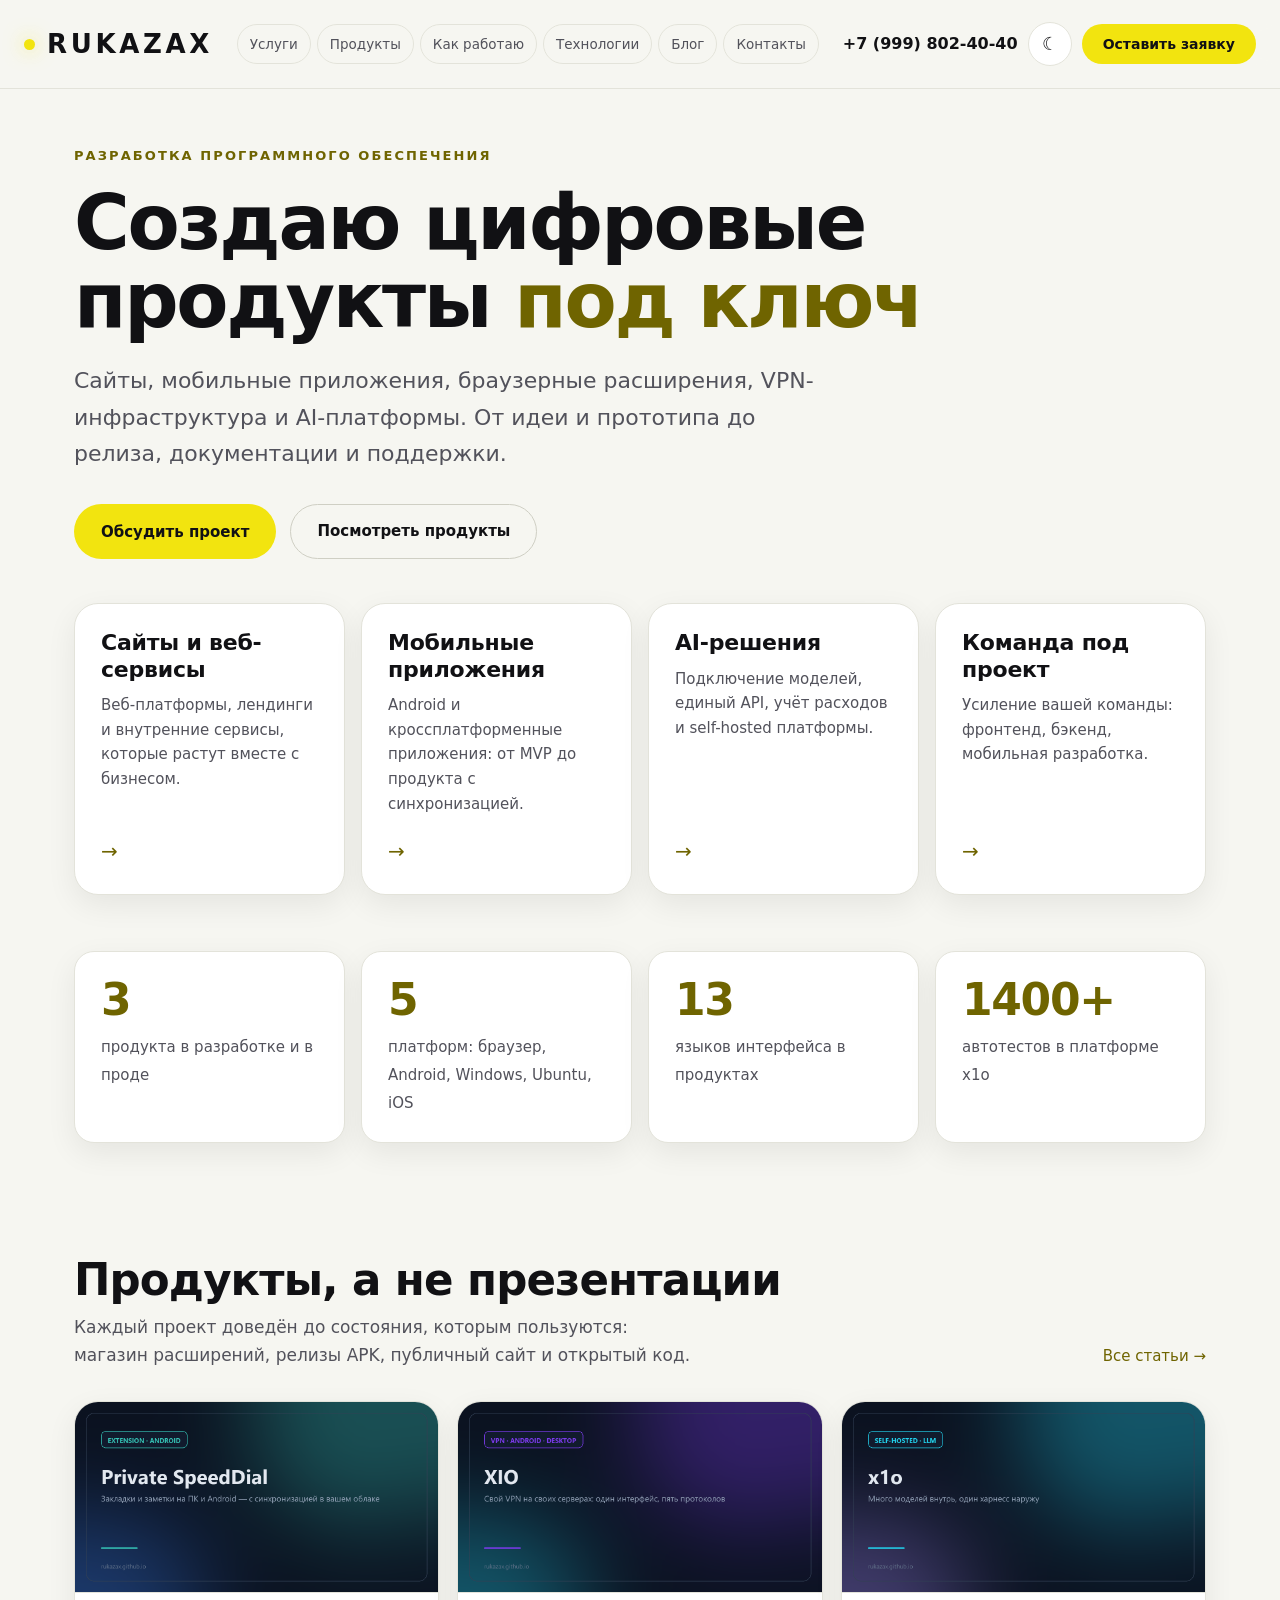
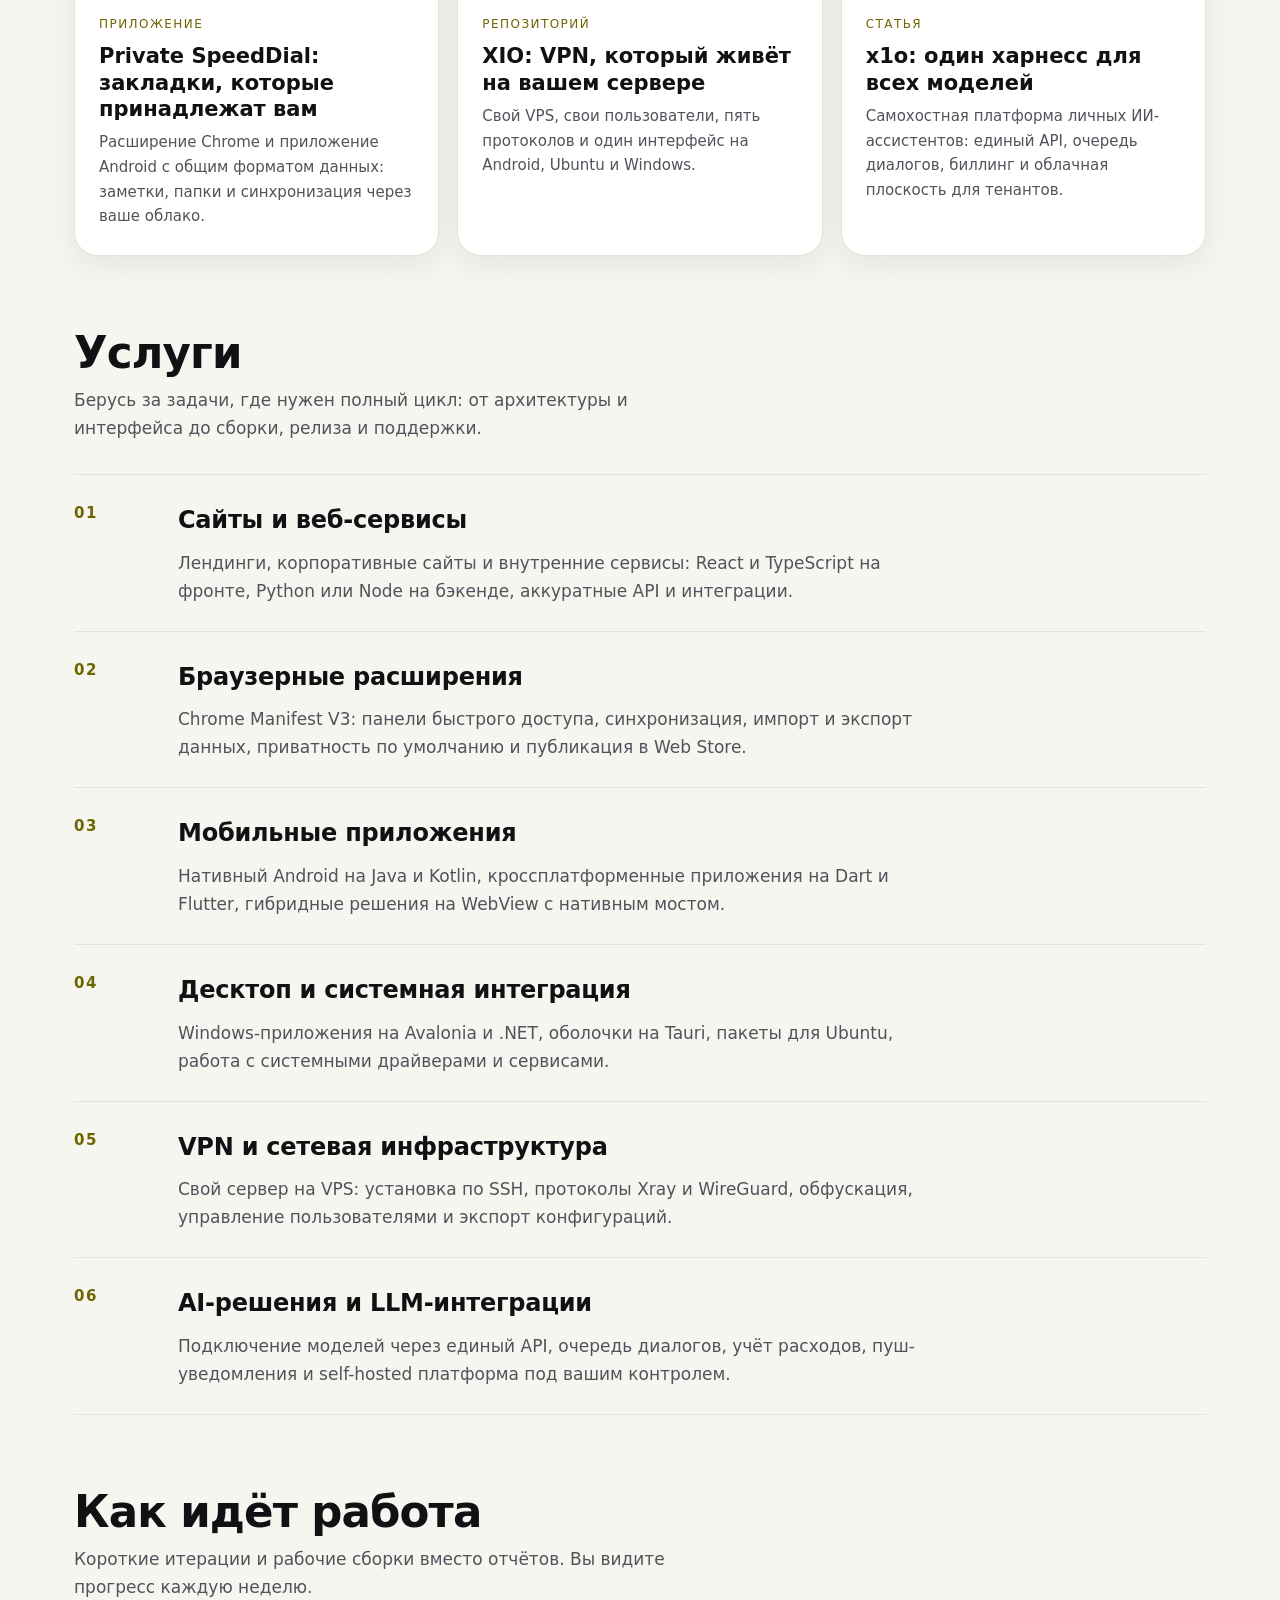
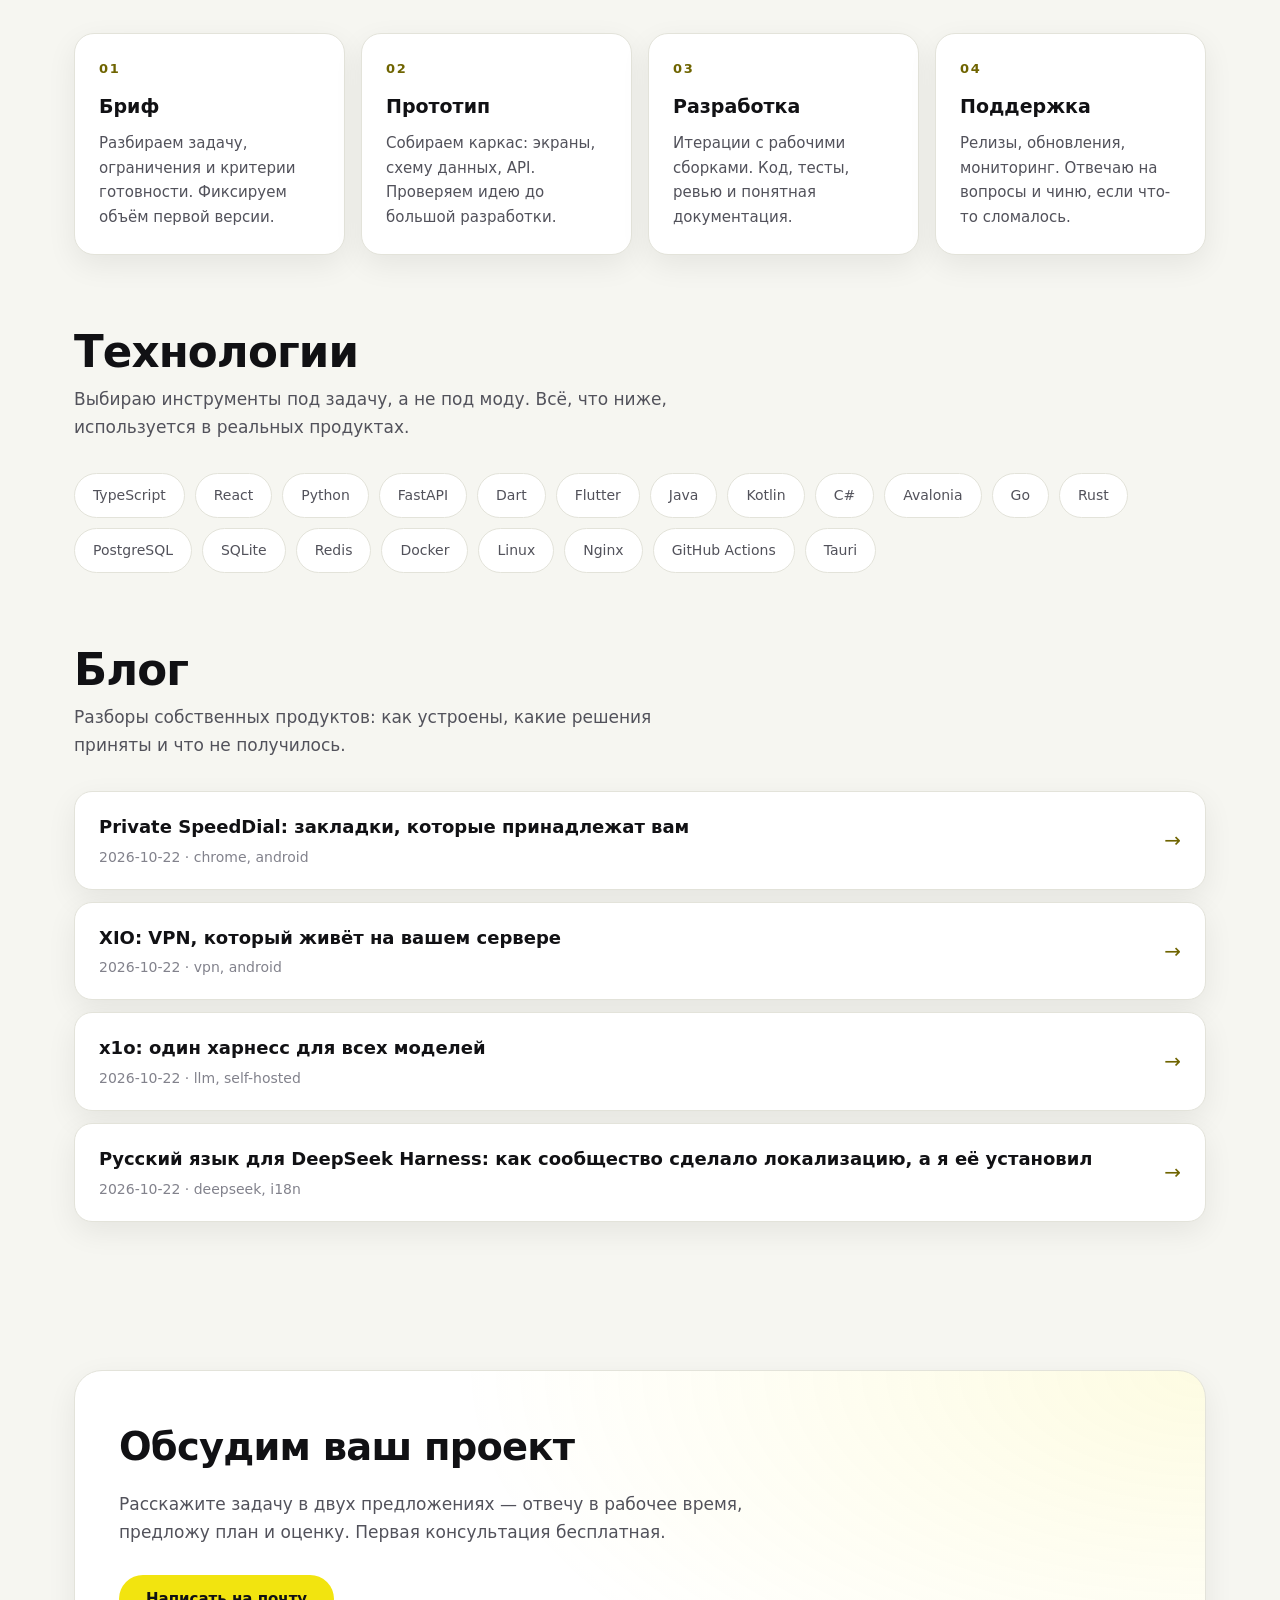
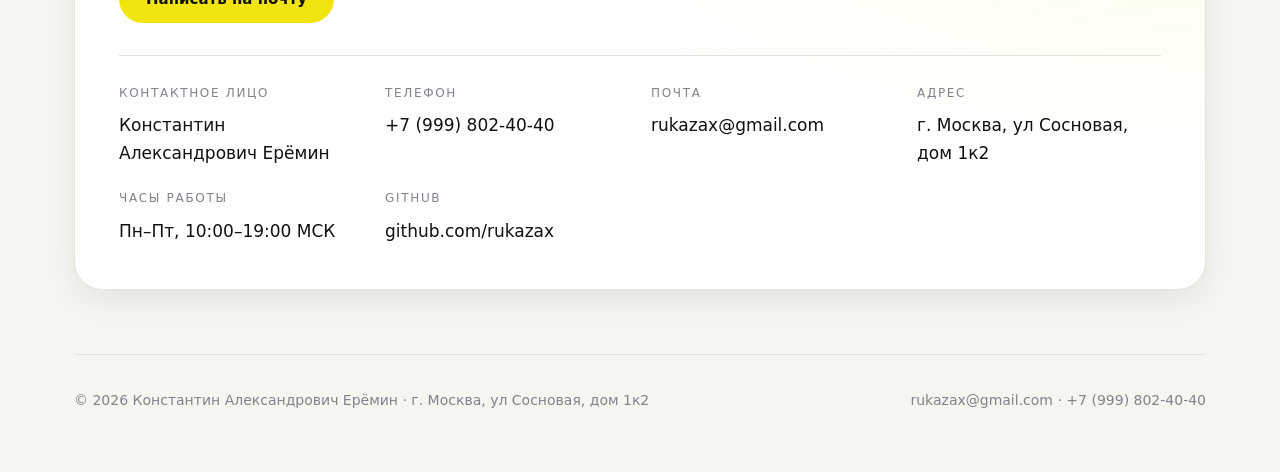
==== index.html @ acb52087 "update index.html" ====
<!doctype html>
<html lang="ru" data-theme="dark">
<head>
<meta charset="utf-8">
<meta name="viewport" content="width=device-width, initial-scale=1">
<title>Разработка программного обеспечения — rukazax</title>
<meta name="description" content="Разработка сайтов, мобильных приложений, браузерных расширений, VPN-инфраструктуры и AI-решений. Константин Александрович Ерёмин, Москва.">
<meta property="og:type" content="website">
<meta property="og:title" content="Разработка программного обеспечения — rukazax">
<meta property="og:description" content="Сайты, мобильные приложения, расширения, VPN и AI-решения под ключ.">
<meta property="og:image" content="https://rukazax.github.io/assets/covers/private-speeddial.png">
<meta property="og:url" content="https://rukazax.github.io/">
<link rel="icon" href="data:image/svg+xml,%3Csvg xmlns=%22http://www.w3.org/2000/svg%22 viewBox=%220 0 100 100%22%3E%3Crect width=%22100%22 height=%22100%22 rx=%2222%22 fill=%22%23fbf237%22/%3E%3C/svg%3E">
<link rel="stylesheet" href="assets/site.css">
</head>
<body>

<div class="topbar">
  <div class="wrap topbar-in">
    <div class="tb-left">
      <button class="burger" id="burgerBtn" type="button" aria-label="Меню" aria-expanded="false" aria-controls="mobileMenu">
        <span></span><span></span><span></span>
      </button>
      <a class="brand" href="index.html"><span class="dot"></span> RUKAZAX</a>
    </div>
    <nav class="navrow"><a href="#services">Услуги</a><a href="#cases">Продукты</a><a href="#process">Как работаю</a><a href="#stack">Технологии</a><a href="#blog">Блог</a><a href="#contact">Контакты</a></nav>
    <div class="top-actions">
      <a class="phone" href="tel:+79998024040">+7 (999) 802-40-40</a>
      <button class="icon-btn" type="button" data-theme-toggle data-theme-title aria-label="Переключить тему"><span data-theme-label>☀</span></button>
      <button class="btn btn-accent btn-sm" type="button" data-open-form>Оставить заявку</button>
    </div>
  </div>
  <div class="mobile-menu" id="mobileMenu">
    <div class="inner"><a href="#services">Услуги</a><a href="#cases">Продукты</a><a href="#process">Как работаю</a><a href="#stack">Технологии</a><a href="#blog">Блог</a><a href="#contact">Контакты</a></div>
  </div>
</div>

<div class="wrap">
  <section class="hero" id="top">
    <div class="eyebrow">Разработка программного обеспечения</div>
    <h1 class="display">Создаю цифровые<br>продукты <span class="accent">под ключ</span></h1>
    <p class="lead">Сайты, мобильные приложения, браузерные расширения, VPN-инфраструктура и AI-платформы.
    От идеи и прототипа до релиза, документации и поддержки.</p>
    <div class="hero-actions">
      <button class="btn btn-accent" type="button" data-open-form>Обсудить проект</button>
      <a class="btn btn-ghost" href="#cases">Посмотреть продукты</a>
    </div>

    <div class="cards-4">
      <a class="svc-card" href="#services">
        <div><h3>Сайты и веб-сервисы</h3><p>Веб-платформы, лендинги и внутренние сервисы, которые растут вместе с бизнесом.</p></div>
        <div class="arrow">→</div>
      </a>
      <a class="svc-card" href="#services">
        <div><h3>Мобильные приложения</h3><p>Android и кроссплатформенные приложения: от MVP до продукта с синхронизацией.</p></div>
        <div class="arrow">→</div>
      </a>
      <a class="svc-card" href="#services">
        <div><h3>AI-решения</h3><p>Подключение моделей, единый API, учёт расходов и self-hosted платформы.</p></div>
        <div class="arrow">→</div>
      </a>
      <a class="svc-card" href="#contact">
        <div><h3>Команда под проект</h3><p>Усиление вашей команды: фронтенд, бэкенд, мобильная разработка.</p></div>
        <div class="arrow">→</div>
      </a>
    </div>

    <div class="stats">
      <div class="stat"><b>3</b><span>продукта в разработке и в проде</span></div>
      <div class="stat"><b>5</b><span>платформ: браузер, Android, Windows, Ubuntu, iOS</span></div>
      <div class="stat"><b>13</b><span>языков интерфейса в продуктах</span></div>
      <div class="stat"><b>1400+</b><span>автотестов в платформе x1o</span></div>
    </div>
  </section>

  <section id="cases">
    <div class="sec-head">
      <div><h2>Продукты, а не презентации</h2>
      <p>Каждый проект доведён до состояния, которым пользуются: магазин расширений, релизы APK,
      публичный сайт и открытый код.</p></div>
      <a class="sec-link" href="#blog">Все статьи →</a>
    </div>
    <div class="cases">
      <a class="case" href="apps/private-speeddial.html">
        <img src="assets/covers/private-speeddial.png" alt="Private SpeedDial: закладки, которые принадлежат вам" loading="lazy">
        <div class="in">
          <div class="tag">приложение</div>
          <h3>Private SpeedDial: закладки, которые принадлежат вам</h3>
          <p>Расширение Chrome и приложение Android с общим форматом данных: заметки, папки и синхронизация через ваше облако.</p>
        </div>
      </a>
      <a class="case" href="https://github.com/rukazax/xio_vpn" target="_blank" rel="noopener">
        <img src="assets/covers/xio-vpn.png" alt="XIO: VPN, который живёт на вашем сервере" loading="lazy">
        <div class="in">
          <div class="tag">репозиторий</div>
          <h3>XIO: VPN, который живёт на вашем сервере</h3>
          <p>Свой VPS, свои пользователи, пять протоколов и один интерфейс на Android, Ubuntu и Windows.</p>
        </div>
      </a>
      <a class="case" href="posts/x1o-harness.html">
        <img src="assets/covers/x1o-harness.png" alt="x1o: один харнесс для всех моделей" loading="lazy">
        <div class="in">
          <div class="tag">статья</div>
          <h3>x1o: один харнесс для всех моделей</h3>
          <p>Самохостная платформа личных ИИ-ассистентов: единый API, очередь диалогов, биллинг и облачная плоскость для тенантов.</p>
        </div>
      </a>
    </div>
  </section>

  <section id="services">
    <div class="sec-head">
      <div><h2>Услуги</h2>
      <p>Берусь за задачи, где нужен полный цикл: от архитектуры и интерфейса до сборки, релиза и поддержки.</p></div>
    </div>
    <div class="svc-list">
      <div class="svc-row">
        <div class="n">01</div>
        <div><h3>Сайты и веб-сервисы</h3><p>Лендинги, корпоративные сайты и внутренние сервисы: React и TypeScript на фронте, Python или Node на бэкенде, аккуратные API и интеграции.</p></div>
      </div>
      <div class="svc-row">
        <div class="n">02</div>
        <div><h3>Браузерные расширения</h3><p>Chrome Manifest V3: панели быстрого доступа, синхронизация, импорт и экспорт данных, приватность по умолчанию и публикация в Web Store.</p></div>
      </div>
      <div class="svc-row">
        <div class="n">03</div>
        <div><h3>Мобильные приложения</h3><p>Нативный Android на Java и Kotlin, кроссплатформенные приложения на Dart и Flutter, гибридные решения на WebView с нативным мостом.</p></div>
      </div>
      <div class="svc-row">
        <div class="n">04</div>
        <div><h3>Десктоп и системная интеграция</h3><p>Windows-приложения на Avalonia и .NET, оболочки на Tauri, пакеты для Ubuntu, работа с системными драйверами и сервисами.</p></div>
      </div>
      <div class="svc-row">
        <div class="n">05</div>
        <div><h3>VPN и сетевая инфраструктура</h3><p>Свой сервер на VPS: установка по SSH, протоколы Xray и WireGuard, обфускация, управление пользователями и экспорт конфигураций.</p></div>
      </div>
      <div class="svc-row">
        <div class="n">06</div>
        <div><h3>AI-решения и LLM-интеграции</h3><p>Подключение моделей через единый API, очередь диалогов, учёт расходов, пуш-уведомления и self-hosted платформа под вашим контролем.</p></div>
      </div>
    </div>
  </section>

  <section id="process">
    <div class="sec-head">
      <div><h2>Как идёт работа</h2>
      <p>Короткие итерации и рабочие сборки вместо отчётов. Вы видите прогресс каждую неделю.</p></div>
    </div>
    <div class="steps">
      <div class="step"><b>01</b><h3>Бриф</h3><p>Разбираем задачу, ограничения и критерии готовности. Фиксируем объём первой версии.</p></div>
      <div class="step"><b>02</b><h3>Прототип</h3><p>Собираем каркас: экраны, схему данных, API. Проверяем идею до большой разработки.</p></div>
      <div class="step"><b>03</b><h3>Разработка</h3><p>Итерации с рабочими сборками. Код, тесты, ревью и понятная документация.</p></div>
      <div class="step"><b>04</b><h3>Поддержка</h3><p>Релизы, обновления, мониторинг. Отвечаю на вопросы и чиню, если что-то сломалось.</p></div>
    </div>
  </section>

  <section id="stack">
    <div class="sec-head">
      <div><h2>Технологии</h2>
      <p>Выбираю инструменты под задачу, а не под моду. Всё, что ниже, используется в реальных продуктах.</p></div>
    </div>
    <div class="chips"><span>TypeScript</span><span>React</span><span>Python</span><span>FastAPI</span><span>Dart</span><span>Flutter</span><span>Java</span><span>Kotlin</span><span>C#</span><span>Avalonia</span><span>Go</span><span>Rust</span><span>PostgreSQL</span><span>SQLite</span><span>Redis</span><span>Docker</span><span>Linux</span><span>Nginx</span><span>GitHub Actions</span><span>Tauri</span></div>
  </section>

  <section id="blog">
    <div class="sec-head">
      <div><h2>Блог</h2>
      <p>Разборы собственных продуктов: как устроены, какие решения приняты и что не получилось.</p></div>
    </div>
    <div class="bloglist">
      <a class="blogrow" href="posts/private-speeddial.html">
        <div><div class="t">Private SpeedDial: закладки, которые принадлежат вам</div><div class="d">2026-10-22 · chrome, android</div></div>
        <div class="go">→</div>
      </a>
      <a class="blogrow" href="posts/xio-vpn.html">
        <div><div class="t">XIO: VPN, который живёт на вашем сервере</div><div class="d">2026-10-22 · vpn, android</div></div>
        <div class="go">→</div>
      </a>
      <a class="blogrow" href="posts/x1o-harness.html">
        <div><div class="t">x1o: один харнесс для всех моделей</div><div class="d">2026-10-22 · llm, self-hosted</div></div>
        <div class="go">→</div>
      </a>
      <a class="blogrow" href="posts/ru-deepseek-harness.html">
        <div><div class="t">Русский язык для DeepSeek Harness: как сообщество сделало локализацию, а я её установил</div><div class="d">2026-10-22 · deepseek, i18n</div></div>
        <div class="go">→</div>
      </a>
    </div>
  </section>

  <section id="contact">
    <div class="contact">
      <h2>Обсудим ваш проект</h2>
      <p>Расскажите задачу в двух предложениях — отвечу в рабочее время, предложу план и оценку.
      Первая консультация бесплатная.</p>
      <button class="btn btn-accent" type="button" data-open-form>Написать на почту</button>
      <div class="contact-grid">
        <div><div class="k">Контактное лицо</div><div class="v">Константин Александрович Ерёмин</div></div>
        <div><div class="k">Телефон</div><a class="v" href="tel:+79998024040">+7 (999) 802-40-40</a></div>
        <div><div class="k">Почта</div><a class="v" href="mailto:rukazax@gmail.com">rukazax@gmail.com</a></div>
        <div><div class="k">Адрес</div><div class="v">г. Москва, ул Сосновая, дом 1к2</div></div>
        <div><div class="k">Часы работы</div><div class="v">Пн–Пт, 10:00–19:00 МСК</div></div>
        <div><div class="k">GitHub</div><a class="v" href="https://github.com/rukazax">github.com/rukazax</a></div>
      </div>
    </div>
  </section>

  <footer class="site-foot">
    <span>© 2026 Константин Александрович Ерёмин · г. Москва, ул Сосновая, дом 1к2</span>
    <span><a href="mailto:rukazax@gmail.com">rukazax@gmail.com</a> · <a href="tel:+79998024040">+7 (999) 802-40-40</a></span>
  </footer>
</div>

<div class="modal" id="formModal" aria-hidden="true">
  <div class="modal-backdrop" data-close></div>
  <div class="modal-card" role="dialog" aria-modal="true" aria-labelledby="formTitle">
    <button class="modal-close" type="button" data-close aria-label="Закрыть">×</button>
    <h2 id="formTitle">Обсудим проект</h2>
    <p>Оставьте контакты — отвечу в рабочее время, предложу план и оценку. Первая консультация бесплатная.</p>
    <form id="contactForm" novalidate>
      <label class="field"><span>Имя</span>
        <input name="name" type="text" autocomplete="name" placeholder="Как к вам обращаться" required></label>
      <label class="field"><span>Телефон</span>
        <input name="phone" type="tel" autocomplete="tel" placeholder="+7 (___) ___-__-__" required></label>
      <label class="field"><span>Электронная почта</span>
        <input name="email" type="email" autocomplete="email" placeholder="you@example.com" required></label>
      <label class="field"><span>Задача</span>
        <textarea name="message" rows="4" placeholder="Коротко о проекте и сроках" required></textarea></label>
      <button class="btn btn-accent" type="submit" id="formSubmit" style="width:100%;justify-content:center">Отправить</button>
      <p class="form-status" id="formStatus" role="status"></p>
      <p class="form-note">Письмо уходит на rukazax@gmail.com. Сервис доставки при первой отправке
      попросит подтвердить адрес — это одноразовое действие.</p>
    </form>
  </div>
</div>
<script src="assets/app.js"></script>
</body>
</html>
---- assets/site.css ----
:root { color-scheme: dark;
  --bg:#08080a; --panel:#101014; --panel-2:#15151a; --edge:#232329; --edge-2:#3a3a42;
  --text:#f5f5f4; --muted:#a1a1aa; --dim:#71717a;
  --accent:#fbf237; --accent-ink:#fbf237; --on-accent:#0a0a0a;
  --radius:24px; --shadow:none; }
html[data-theme="light"] { color-scheme: light;
  --bg:#f6f6f1; --panel:#ffffff; --panel-2:#fbfbf7; --edge:#e3e3da; --edge-2:#cfcfc4;
  --text:#111114; --muted:#52525b; --dim:#82828c;
  --accent:#f2e40f; --accent-ink:#6f6400; --on-accent:#111114;
  --shadow:0 10px 30px rgba(20,20,10,.07); }
* { box-sizing:border-box; }
html { scroll-behavior:smooth; }
body { margin:0; background:var(--bg); color:var(--text);
  font:17px/1.65 "Inter", "Manrope", "Segoe UI", system-ui, -apple-system, sans-serif;
  -webkit-font-smoothing:antialiased; transition:background .2s ease, color .2s ease; }
a { color:inherit; text-decoration:none; }
img { max-width:100%; display:block; }
.wrap { max-width:1180px; margin:0 auto; padding:0 24px; }
.topbar .wrap { max-width:1380px; }

/* top bar */
.topbar { border-bottom:1px solid var(--edge); background:color-mix(in srgb, var(--bg) 88%, transparent);
  backdrop-filter:blur(14px); position:sticky; top:0; z-index:60; transition:background .2s ease; }
.topbar-in { display:flex; align-items:center; gap:20px; justify-content:space-between;
  min-height:88px; flex-wrap:nowrap; padding:10px 24px; }
.tb-left { display:flex; align-items:center; gap:14px; }
.brand { display:flex; align-items:center; gap:12px; font-weight:800; letter-spacing:.14em;
  font-size:26px; text-transform:uppercase; line-height:1; }
.brand .dot { width:11px; height:11px; border-radius:50%; background:var(--accent);
  box-shadow:0 0 20px color-mix(in srgb, var(--accent) 60%, transparent); }
.navrow { display:flex; gap:6px; flex-wrap:wrap; }
.navrow a { font-size:13.5px; color:var(--muted); border:1px solid var(--edge);
  border-radius:999px; padding:8px 12px; transition:.15s; white-space:nowrap; }
.navrow a:hover { color:var(--accent-ink); border-color:var(--accent-ink); }
.top-actions { display:flex; align-items:center; gap:10px; }
.icon-btn { display:inline-flex; align-items:center; justify-content:center; width:44px; height:44px;
  border-radius:50%; border:1px solid var(--edge); background:var(--panel); color:var(--text);
  cursor:pointer; font-size:18px; line-height:1; transition:.15s; }
.icon-btn:hover { border-color:var(--accent-ink); color:var(--accent-ink); }
.btn { display:inline-flex; align-items:center; gap:10px; border-radius:999px; white-space:nowrap;
  padding:14px 26px; font-weight:600; font-size:15px; border:1px solid transparent;
  cursor:pointer; font-family:inherit;
  transition:transform .15s ease, background .15s ease, color .15s ease; }
.btn-accent { background:var(--accent); color:var(--on-accent); }
.btn-accent:hover { transform:translateY(-2px); filter:brightness(1.06); }
.btn-ghost { border-color:var(--edge-2); color:var(--text); background:transparent; }
.btn-ghost:hover { border-color:var(--accent-ink); color:var(--accent-ink); }
.btn-sm { padding:11px 20px; font-size:14px; }

/* burger + mobile menu */
.burger { display:none; flex-direction:column; justify-content:center; gap:5px;
  width:44px; height:44px; border-radius:12px; border:1px solid var(--edge);
  background:var(--panel); cursor:pointer; padding:0 11px; }
.burger span { display:block; height:2px; border-radius:2px; background:var(--text); transition:.2s; }
body.menu-open .burger span:nth-child(1) { transform:translateY(7px) rotate(45deg); }
body.menu-open .burger span:nth-child(2) { opacity:0; }
body.menu-open .burger span:nth-child(3) { transform:translateY(-7px) rotate(-45deg); }
.mobile-menu { display:none; border-top:1px solid var(--edge); background:var(--panel); }
body.menu-open .mobile-menu { display:block; }
.mobile-menu .inner { max-width:1180px; margin:0 auto; padding:14px 24px 20px; display:grid; gap:8px; }
.mobile-menu a { padding:13px 16px; border-radius:14px; border:1px solid var(--edge);
  background:var(--panel-2); font-size:15px; }
.mobile-menu a:hover { border-color:var(--accent-ink); color:var(--accent-ink); }


.phone { display:inline-flex; align-items:center; gap:8px; font-weight:700; font-size:16px;
  color:var(--text); white-space:nowrap; }
.phone:hover { color:var(--accent-ink); }
@media (max-width:760px) { .phone { display:none; } }

/* hero */
.hero { padding:56px 0 40px; }
.eyebrow { color:var(--accent-ink); font-size:13px; letter-spacing:.16em; text-transform:uppercase;
  font-weight:700; margin-bottom:18px; }
h1.display { font-size:clamp(38px, 6vw, 76px); line-height:1.02; letter-spacing:-.03em;
  margin:0 0 24px; font-weight:800; }
h1.display .accent { color:var(--accent-ink); }
.hero p.lead { color:var(--muted); font-size:clamp(18px, 2vw, 22px); max-width:760px; margin:0 0 32px; }
.hero-actions { display:flex; gap:14px; flex-wrap:wrap; }
.cards-4 { display:grid; grid-template-columns:repeat(auto-fit, minmax(260px, 1fr)); gap:16px; margin-top:44px; }
.svc-card { background:var(--panel); border:1px solid var(--edge); border-radius:var(--radius);
  padding:26px; min-height:210px; display:flex; flex-direction:column; justify-content:space-between;
  box-shadow:var(--shadow);
  transition:border-color .18s ease, transform .18s ease, background .18s ease; }
.svc-card:hover { border-color:var(--accent-ink); transform:translateY(-3px); background:var(--panel-2); }
.svc-card h3 { margin:0 0 10px; font-size:22px; line-height:1.2; letter-spacing:-.01em; }
.svc-card p { margin:0; color:var(--muted); font-size:15px; }
.svc-card .arrow { color:var(--accent-ink); font-size:20px; margin-top:18px; }

/* stats */
.stats { display:grid; grid-template-columns:repeat(auto-fit, minmax(200px, 1fr)); gap:16px; margin:56px 0 0; }
.stat { border:1px solid var(--edge); border-radius:20px; padding:26px; background:var(--panel);
  box-shadow:var(--shadow); }
.stat b { display:block; font-size:44px; line-height:1; font-weight:800; letter-spacing:-.03em;
  color:var(--accent-ink); margin-bottom:10px; }
.stat span { color:var(--muted); font-size:15px; }

/* section */
section { padding:74px 0 0; }
.sec-head { display:flex; align-items:flex-end; justify-content:space-between; gap:24px;
  margin-bottom:32px; flex-wrap:wrap; }
.sec-head h2 { font-size:clamp(28px, 3.4vw, 44px); line-height:1.1; letter-spacing:-.02em; margin:0; }
.sec-head p { color:var(--muted); margin:8px 0 0; max-width:620px; }
.sec-link { color:var(--accent-ink); font-size:15px; white-space:nowrap; }

/* cases */
.cases { display:grid; grid-template-columns:repeat(auto-fit, minmax(300px, 1fr)); gap:18px; }
.case { border:1px solid var(--edge); border-radius:var(--radius); overflow:hidden;
  background:var(--panel); box-shadow:var(--shadow); display:block;
  transition:border-color .18s ease, transform .18s ease; }
.case:hover { border-color:var(--accent-ink); transform:translateY(-3px); }
.case img { border:0; border-radius:0; margin:0; border-bottom:1px solid var(--edge); }
.case .in { padding:22px 24px 26px; }
.case .tag { color:var(--accent-ink); font-size:12px; letter-spacing:.12em; text-transform:uppercase; }
.case h3 { margin:8px 0 8px; font-size:21px; line-height:1.25; }
.case p { margin:0; color:var(--muted); font-size:15px; }
.case .ext { display:inline-block; margin-top:14px; font-size:13px; color:var(--dim); }

/* services list */
.svc-list { display:grid; gap:0; }
.svc-row { display:grid; grid-template-columns:80px 1fr; gap:24px; align-items:start;
  border-top:1px solid var(--edge); padding:26px 0; }
.svc-row:last-child { border-bottom:1px solid var(--edge); }
.svc-row .n { color:var(--accent-ink); font-weight:700; font-size:15px; letter-spacing:.1em; }
.svc-row h3 { margin:0 0 8px; font-size:24px; letter-spacing:-.01em; }
.svc-row p { margin:0; color:var(--muted); max-width:760px; }

/* process */
.steps { display:grid; grid-template-columns:repeat(auto-fit, minmax(230px, 1fr)); gap:16px; }
.step { background:var(--panel); border:1px solid var(--edge); border-radius:20px; padding:24px;
  box-shadow:var(--shadow); }
.step b { display:block; color:var(--accent-ink); font-size:13px; letter-spacing:.14em; margin-bottom:12px; }
.step h3 { margin:0 0 8px; font-size:19px; }
.step p { margin:0; color:var(--muted); font-size:15px; }

/* stack */
.chips { display:flex; flex-wrap:wrap; gap:10px; }
.chips span { border:1px solid var(--edge); background:var(--panel); border-radius:999px;
  padding:10px 18px; font-size:14px; color:var(--muted); }
.chips span:hover { border-color:var(--accent-ink); color:var(--text); }

/* blog list */
.bloglist { display:grid; gap:12px; }
.blogrow { display:flex; align-items:center; justify-content:space-between; gap:20px;
  border:1px solid var(--edge); border-radius:18px; padding:20px 24px; background:var(--panel);
  box-shadow:var(--shadow); transition:border-color .15s ease, transform .15s ease; }
.blogrow:hover { border-color:var(--accent-ink); transform:translateX(3px); }
.blogrow .t { font-size:18px; font-weight:600; }
.blogrow .d { color:var(--dim); font-size:14px; margin-top:4px; }
.blogrow .go { color:var(--accent-ink); font-size:20px; }

/* contact */
.contact { margin-top:74px; border:1px solid var(--edge); border-radius:28px; background:
  radial-gradient(120% 140% at 100% 0%, color-mix(in srgb, var(--accent) 12%, transparent), transparent 55%),
  var(--panel); padding:44px; box-shadow:var(--shadow); }
.contact h2 { margin:0 0 12px; font-size:clamp(26px, 3vw, 40px); letter-spacing:-.02em; }
.contact p { color:var(--muted); margin:0 0 28px; max-width:640px; }
.contact-grid { display:grid; grid-template-columns:repeat(auto-fit, minmax(240px, 1fr)); gap:22px;
  border-top:1px solid var(--edge); padding-top:28px; margin-top:32px; }
.contact-grid .k { color:var(--dim); font-size:12px; letter-spacing:.14em; text-transform:uppercase;
  margin-bottom:8px; }
.contact-grid .v { font-size:17px; }
.contact-grid a.v:hover { color:var(--accent-ink); }
footer.site-foot { margin-top:64px; border-top:1px solid var(--edge); padding:34px 0 60px;
  color:var(--dim); font-size:14px; display:flex; justify-content:space-between; gap:18px; flex-wrap:wrap; }
footer.site-foot a:hover { color:var(--accent-ink); }

/* modal form */
.modal { display:none; position:fixed; inset:0; z-index:100; align-items:center; justify-content:center;
  padding:20px; }
.modal.open { display:flex; }
.modal-backdrop { position:absolute; inset:0; background:rgba(4,4,6,.72); backdrop-filter:blur(4px); }
.modal-card { position:relative; width:min(560px, 100%); background:var(--panel);
  border:1px solid var(--edge); border-radius:24px; padding:34px; box-shadow:0 30px 80px rgba(0,0,0,.45);
  max-height:92vh; overflow:auto; }
.modal-card h2 { margin:0 0 8px; font-size:28px; letter-spacing:-.01em; }
.modal-card > p { color:var(--muted); margin:0 0 22px; font-size:15px; }
.modal-close { position:absolute; top:14px; right:14px; width:38px; height:38px; border-radius:50%;
  border:1px solid var(--edge); background:var(--panel-2); color:var(--text); font-size:20px;
  cursor:pointer; line-height:1; }
.modal-close:hover { border-color:var(--accent-ink); color:var(--accent-ink); }
.field { display:block; margin-bottom:14px; }
.field span { display:block; font-size:13px; color:var(--muted); margin-bottom:6px; }
.field input, .field textarea { width:100%; background:var(--panel-2); color:var(--text);
  border:1px solid var(--edge); border-radius:12px; padding:12px 14px; font:inherit; font-size:15px; }
.field input:focus, .field textarea:focus { outline:none; border-color:var(--accent-ink); }
.form-status { margin:14px 0 0; font-size:14px; min-height:20px; color:var(--muted); }
.form-status.ok { color:#3f9e58; }
html[data-theme="dark"] .form-status.ok { color:#7ee2a1; }
.form-status.err { color:#d9534f; }
html[data-theme="dark"] .form-status.err { color:#ff8a80; }
.form-note { margin:14px 0 0; font-size:12px; color:var(--dim); }

/* article styles */
.page { max-width:840px; margin:0 auto; padding:40px 24px 110px; }
.top { display:flex; justify-content:space-between; align-items:center; gap:16px; margin-bottom:44px;
  font-size:15px; color:var(--dim); }
.top a { color:var(--muted); } .top a:hover { color:var(--accent-ink); }
.cover { width:100%; border-radius:20px; border:1px solid var(--edge); margin:0 0 32px; display:block; }
.page h1 { font-size:clamp(30px, 4.4vw, 44px); line-height:1.14; margin:0 0 14px; letter-spacing:-.02em; }
.page h2 { font-size:27px; margin:52px 0 16px; }
.page h3 { font-size:21px; margin:32px 0 10px; }
.meta { color:var(--dim); font-size:13px; letter-spacing:.08em; text-transform:uppercase; margin:0 0 18px; }
.lead { color:var(--muted); font-size:19px; margin:0 0 34px; }
.page p { margin:0 0 18px; }
.page strong { color:var(--text); }
code { background:var(--panel-2); padding:2px 6px; border-radius:6px; font-size:.9em;
  font-family:Consolas,"Cascadia Mono",monospace; color:var(--accent-ink);
  border:1px solid var(--edge); }
pre.code { background:var(--panel); border:1px solid var(--edge); border-radius:14px; padding:18px 20px;
  overflow:auto; position:relative; }
pre.code code { background:none; padding:0; color:var(--text); font-size:14px; border:0; }
pre.code::before { content:attr(data-lang); position:absolute; top:8px; right:12px; font-size:11px;
  text-transform:uppercase; letter-spacing:.08em; color:var(--dim); }
blockquote { margin:24px 0; padding:16px 20px; border-left:3px solid var(--accent);
  background:var(--panel); border-radius:0 12px 12px 0; color:var(--muted); }
blockquote p { margin:0; }
.page ul { padding-left:22px; margin:0 0 20px; } .page li { margin-bottom:8px; }
hr { border:0; border-top:1px solid var(--edge); margin:44px 0; }
.page img { border-radius:14px; border:1px solid var(--edge); margin:26px 0; }
.table-wrap { overflow-x:auto; margin:24px 0; }
table { border-collapse:collapse; width:100%; font-size:15px; }
th, td { text-align:left; padding:11px 14px; border-bottom:1px solid var(--edge); vertical-align:top; }
th { color:var(--muted); font-weight:600; font-size:12px; text-transform:uppercase; letter-spacing:.06em; }
tbody tr:hover { background:var(--panel); }
kbd { background:var(--panel-2); border:1px solid var(--edge-2); border-bottom-width:2px; border-radius:6px;
  padding:1px 6px; font:13px Consolas,monospace; }
.diagram { margin:28px 0; border:1px dashed var(--edge-2); border-radius:14px; padding:16px; background:var(--panel); }
.diagram-cap { font-size:12px; letter-spacing:.08em; text-transform:uppercase; color:var(--dim); margin-bottom:10px; }
.diagram pre { margin:0; white-space:pre-wrap; color:var(--muted); font-size:13px; }
.tags { margin:26px 0 0; }
.tags span { display:inline-block; font-size:12px; color:var(--muted); border:1px solid var(--edge-2);
  background:var(--panel-2); border-radius:999px; padding:3px 10px; margin:0 8px 8px 0; }
footer.art { margin-top:64px; padding-top:24px; border-top:1px solid var(--edge); color:var(--dim); font-size:14px; }

@media (max-width:900px) {
  .navrow { display:none; }
  .burger { display:flex; }
  .brand { font-size:20px; }
  .top-actions .btn { padding:11px 18px; font-size:14px; }
}
@media (max-width:640px) {
  .svc-row { grid-template-columns:1fr; gap:10px; }
  .contact { padding:28px; }
  .topbar-in { min-height:72px; }
  .top-actions .btn span { display:none; }
}
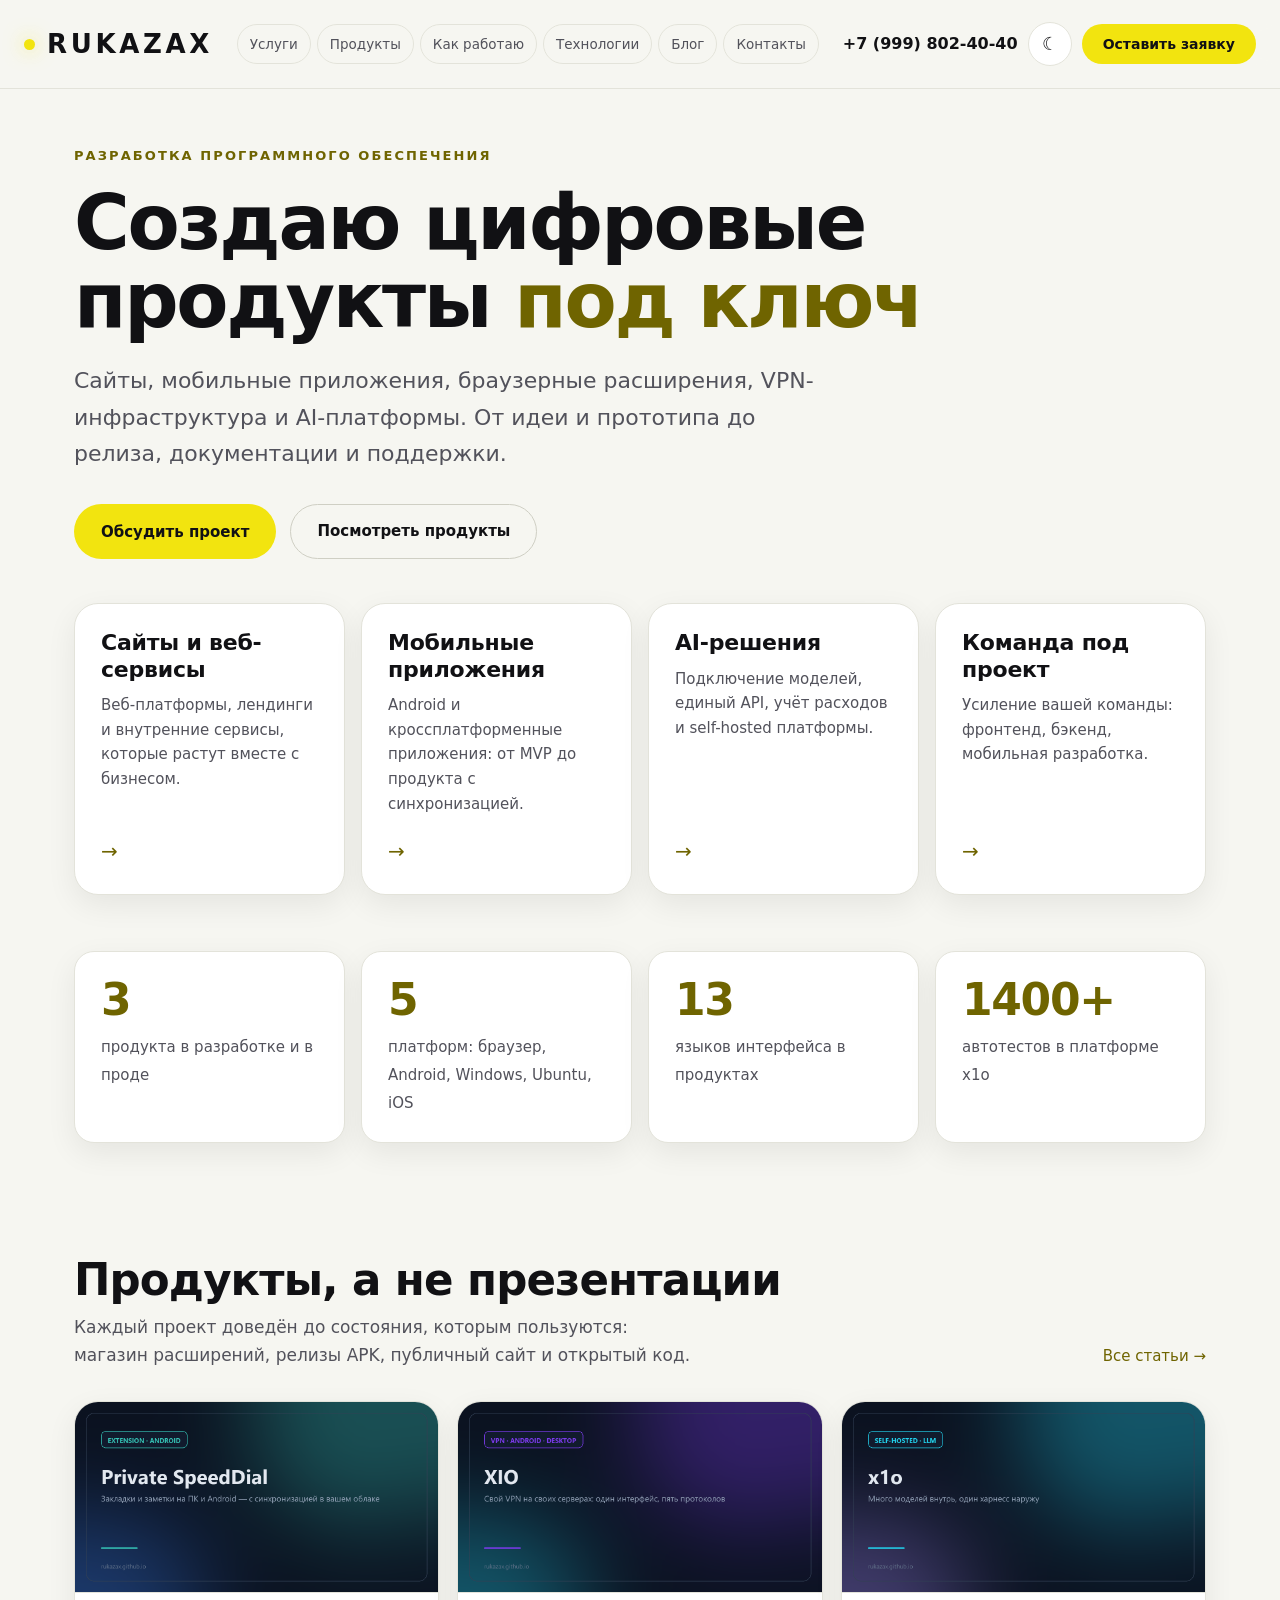
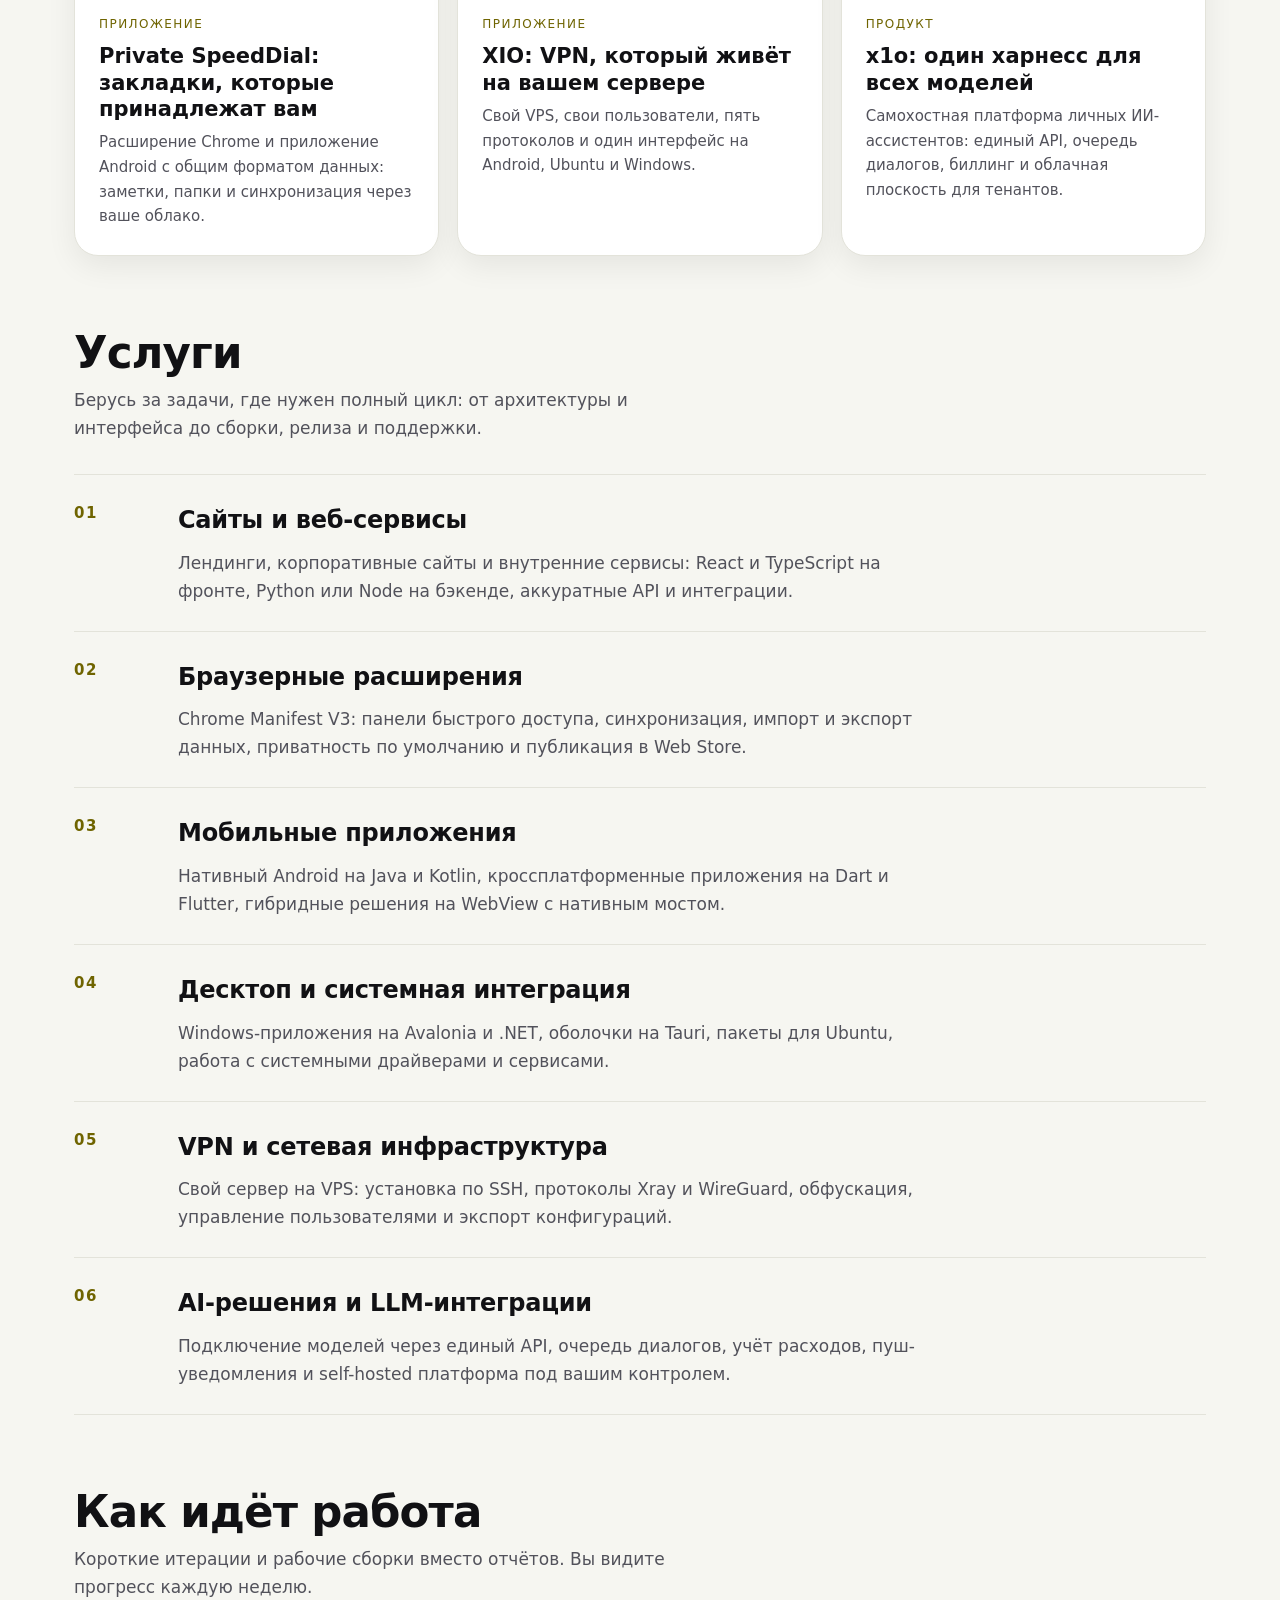
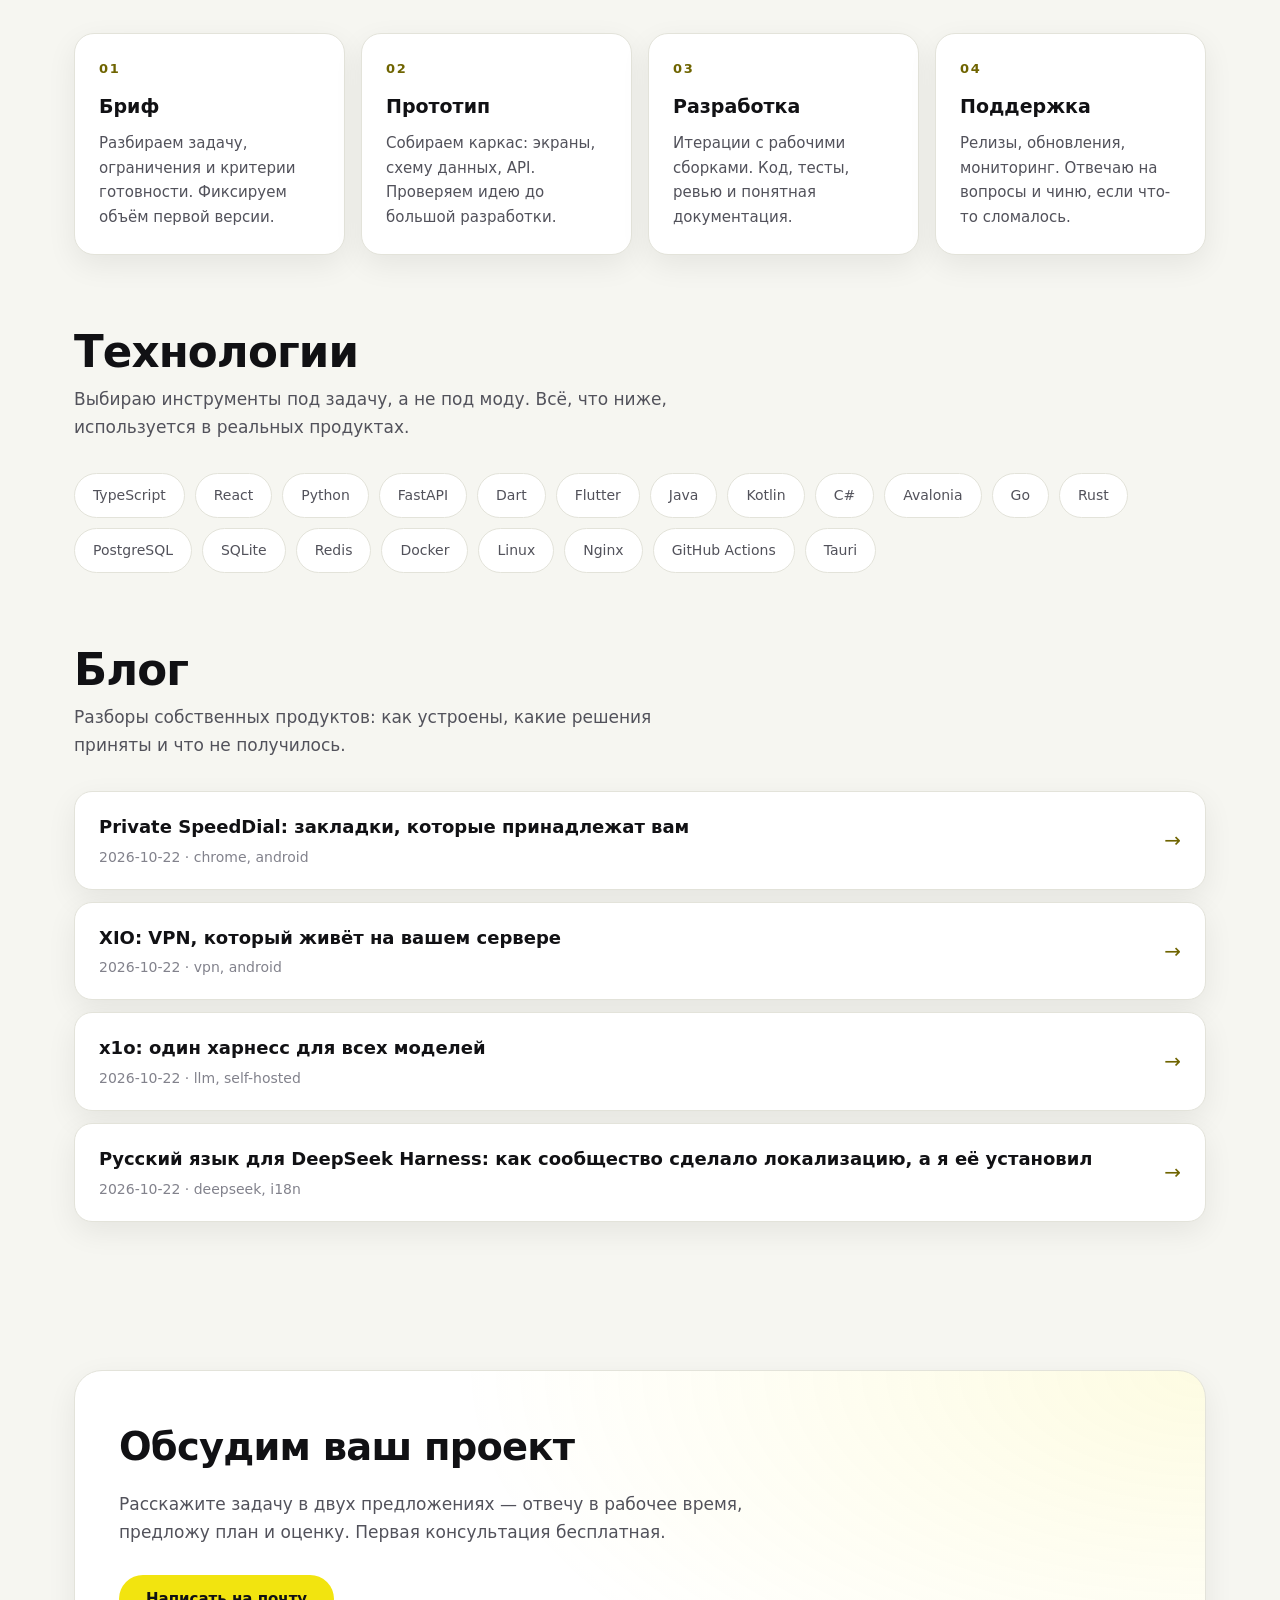
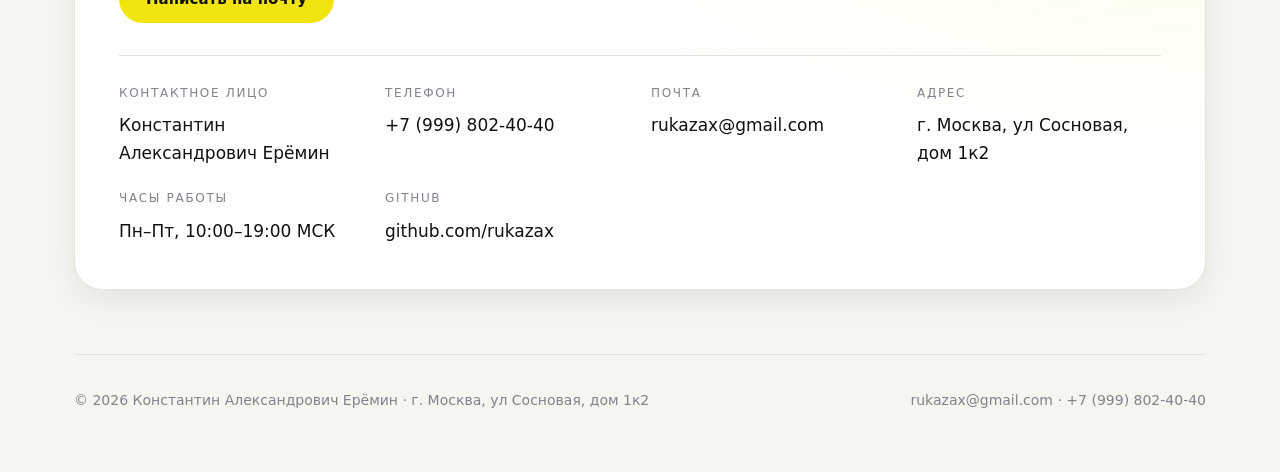
==== commit 0c9c4b6e: "update index.html" ====
--- a/index.html
+++ b/index.html
@@ -89,18 +89,18 @@
           <p>Расширение Chrome и приложение Android с общим форматом данных: заметки, папки и синхронизация через ваше облако.</p>
         </div>
       </a>
-      <a class="case" href="https://github.com/rukazax/xio_vpn" target="_blank" rel="noopener">
+      <a class="case" href="apps/xio-vpn.html">
         <img src="assets/covers/xio-vpn.png" alt="XIO: VPN, который живёт на вашем сервере" loading="lazy">
         <div class="in">
-          <div class="tag">репозиторий</div>
+          <div class="tag">приложение</div>
           <h3>XIO: VPN, который живёт на вашем сервере</h3>
           <p>Свой VPS, свои пользователи, пять протоколов и один интерфейс на Android, Ubuntu и Windows.</p>
         </div>
       </a>
-      <a class="case" href="posts/x1o-harness.html">
+      <a class="case" href="apps/x1o.html">
         <img src="assets/covers/x1o-harness.png" alt="x1o: один харнесс для всех моделей" loading="lazy">
         <div class="in">
-          <div class="tag">статья</div>
+          <div class="tag">продукт</div>
           <h3>x1o: один харнесс для всех моделей</h3>
           <p>Самохостная платформа личных ИИ-ассистентов: единый API, очередь диалогов, биллинг и облачная плоскость для тенантов.</p>
         </div>
--- a/assets/site.css
+++ b/assets/site.css
@@ -111,6 +111,7 @@
 .case:hover { border-color:var(--accent-ink); transform:translateY(-3px); }
 .case img { border:0; border-radius:0; margin:0; border-bottom:1px solid var(--edge); }
 .case .in { padding:22px 24px 26px; }
+.cases.compact { grid-template-columns:repeat(auto-fit, minmax(240px, 320px)); justify-content:start; }
 .case .tag { color:var(--accent-ink); font-size:12px; letter-spacing:.12em; text-transform:uppercase; }
 .case h3 { margin:8px 0 8px; font-size:21px; line-height:1.25; }
 .case p { margin:0; color:var(--muted); font-size:15px; }
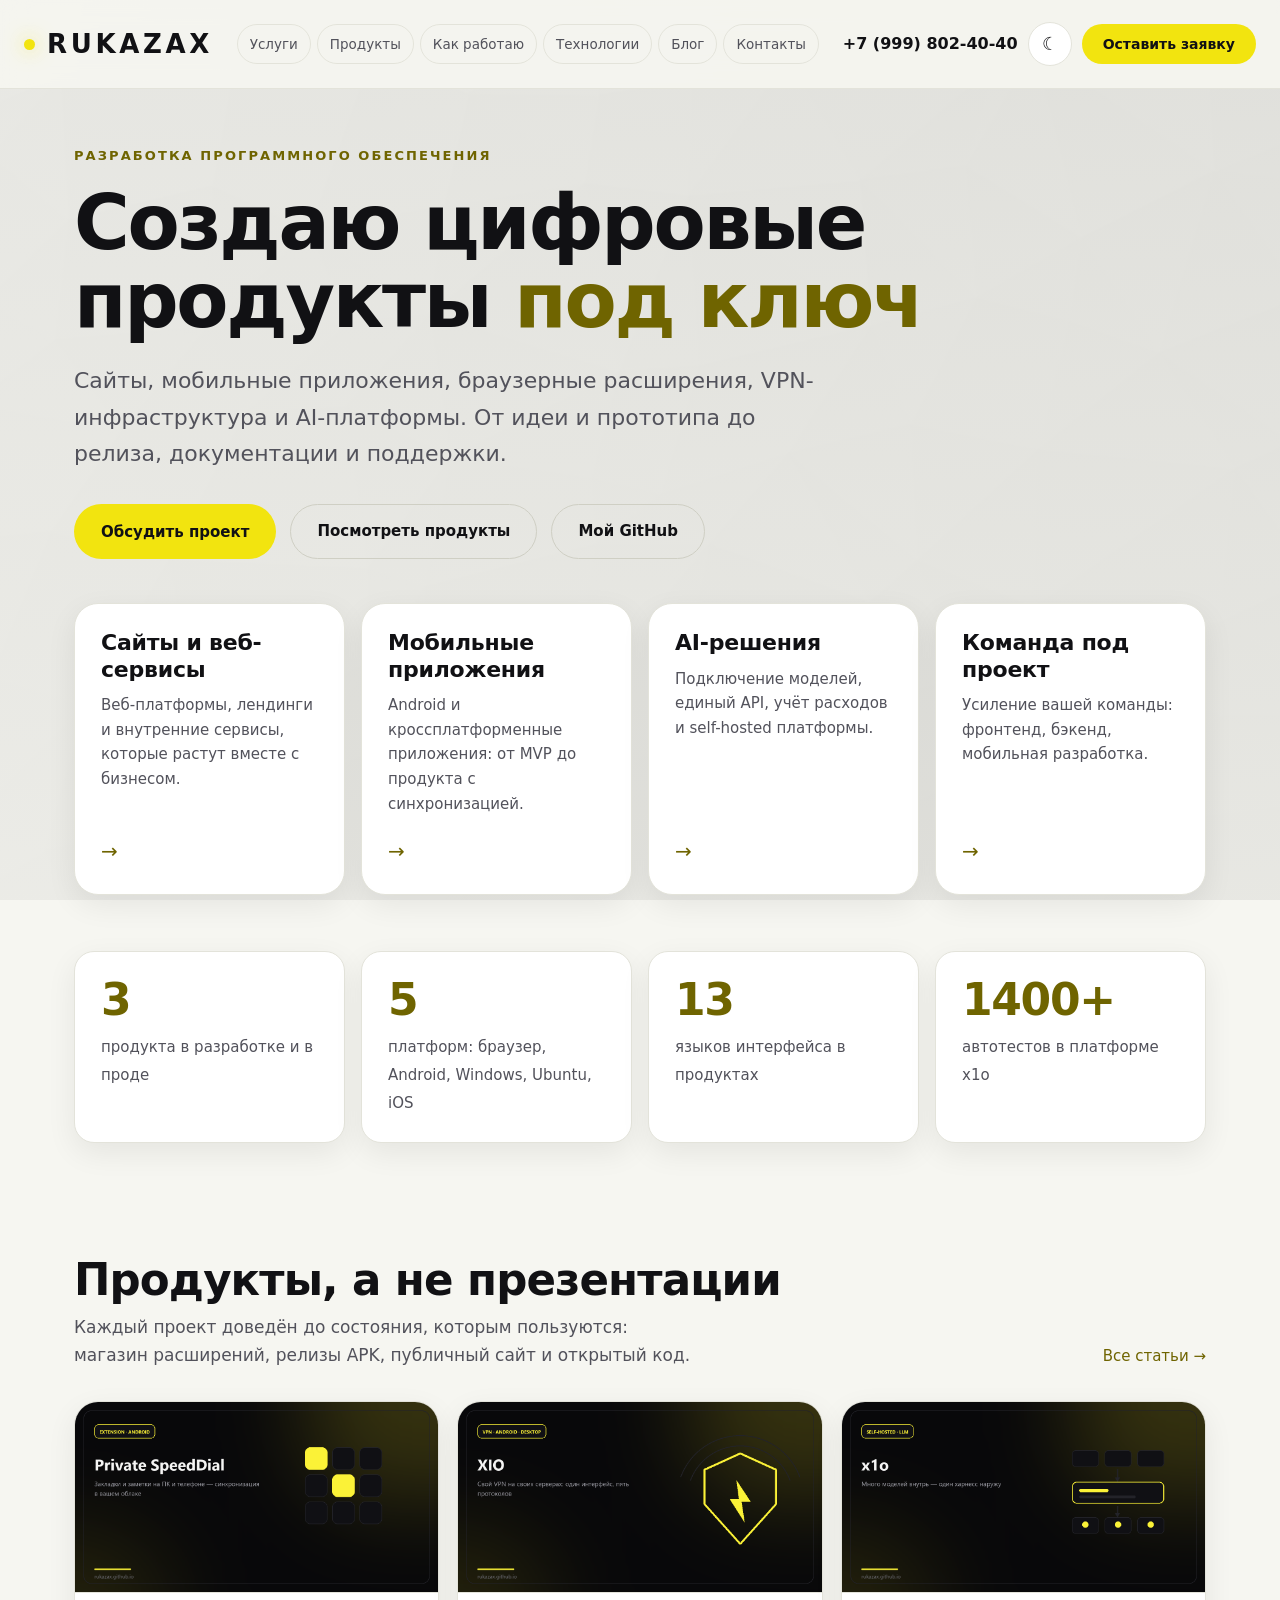
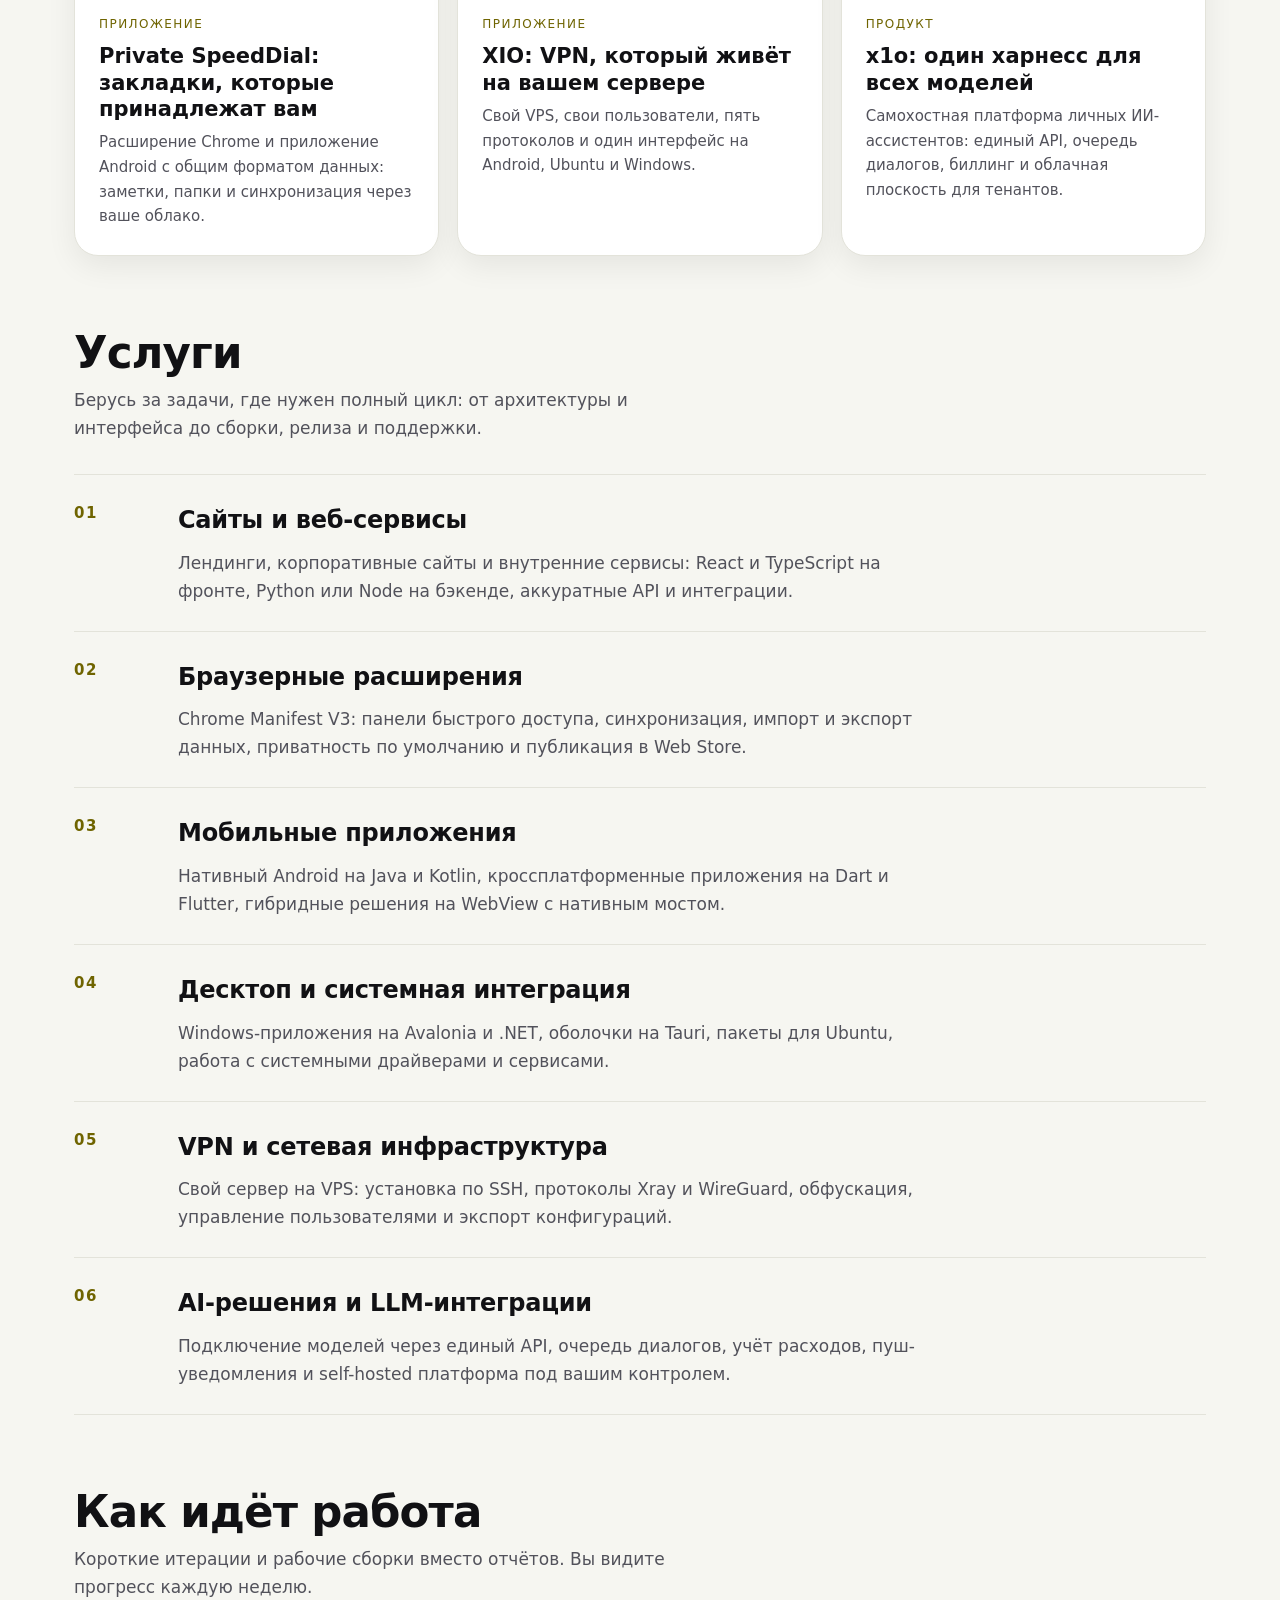
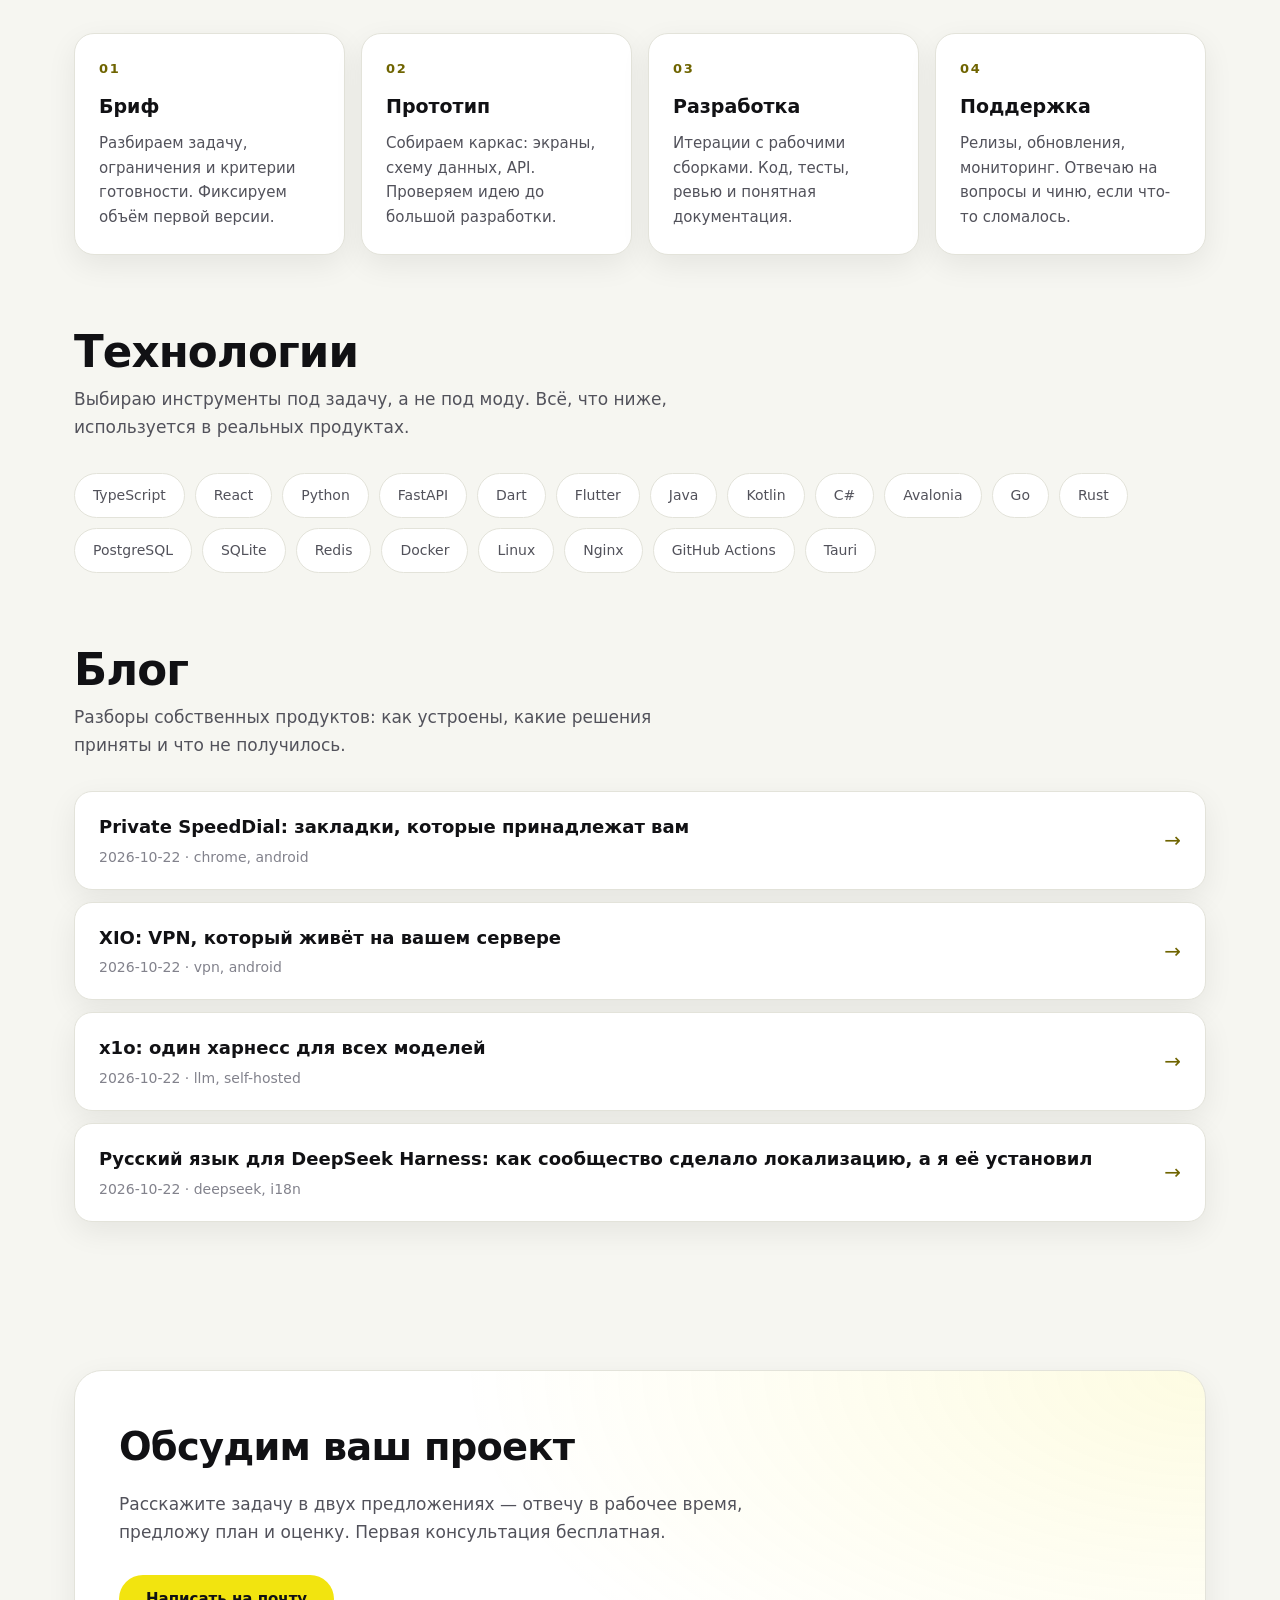
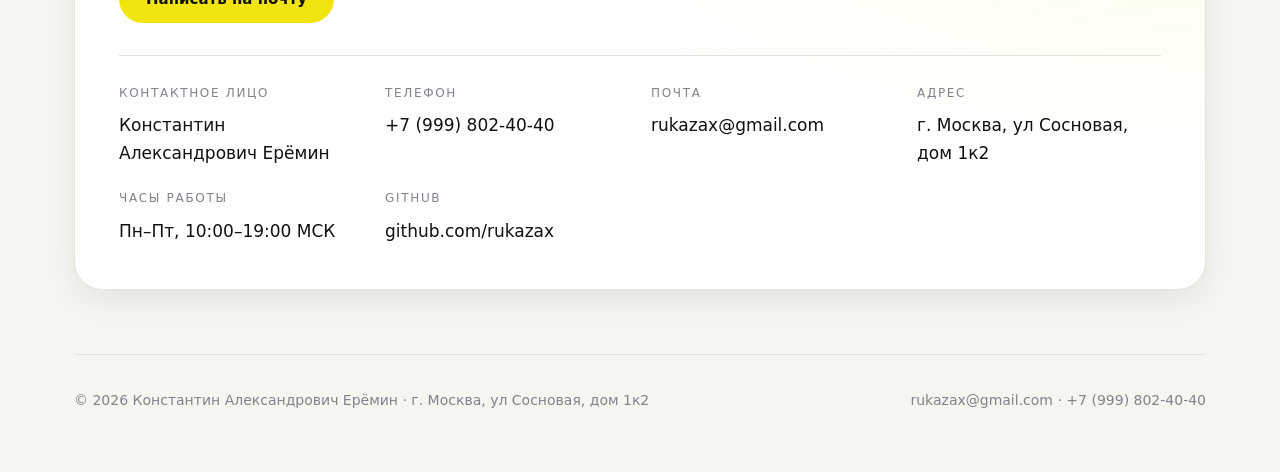
==== commit 53d8b83b: "update index.html" ====
--- a/index.html
+++ b/index.html
@@ -44,6 +44,7 @@
     <div class="hero-actions">
       <button class="btn btn-accent" type="button" data-open-form>Обсудить проект</button>
       <a class="btn btn-ghost" href="#cases">Посмотреть продукты</a>
+      <a class="btn btn-ghost" href="https://github.com/rukazax" target="_blank" rel="noopener">Мой GitHub</a>
     </div>
 
     <div class="cards-4">
--- a/assets/site.css
+++ b/assets/site.css
@@ -10,9 +10,22 @@
   --shadow:0 10px 30px rgba(20,20,10,.07); }
 * { box-sizing:border-box; }
 html { scroll-behavior:smooth; }
-body { margin:0; background:var(--bg); color:var(--text);
+html { background:var(--bg); }
+body { margin:0; color:var(--text);
   font:17px/1.65 "Inter", "Manrope", "Segoe UI", system-ui, -apple-system, sans-serif;
-  -webkit-font-smoothing:antialiased; transition:background .2s ease, color .2s ease; }
+  -webkit-font-smoothing:antialiased; transition:color .2s ease;
+  background-color:var(--bg);
+  background-image:
+    linear-gradient(color-mix(in srgb, var(--bg) 58%, transparent), color-mix(in srgb, var(--bg) 72%, transparent)),
+    url("bg.jpg");
+  background-size:cover, cover;
+  background-position:center, center;
+  background-attachment:fixed, fixed;
+  background-repeat:no-repeat, no-repeat; }
+html[data-theme="light"] body {
+  background-image:
+    linear-gradient(color-mix(in srgb, var(--bg) 88%, transparent), color-mix(in srgb, var(--bg) 94%, transparent)),
+    url("bg.jpg"); }
 a { color:inherit; text-decoration:none; }
 img { max-width:100%; display:block; }
 .wrap { max-width:1180px; margin:0 auto; padding:0 24px; }
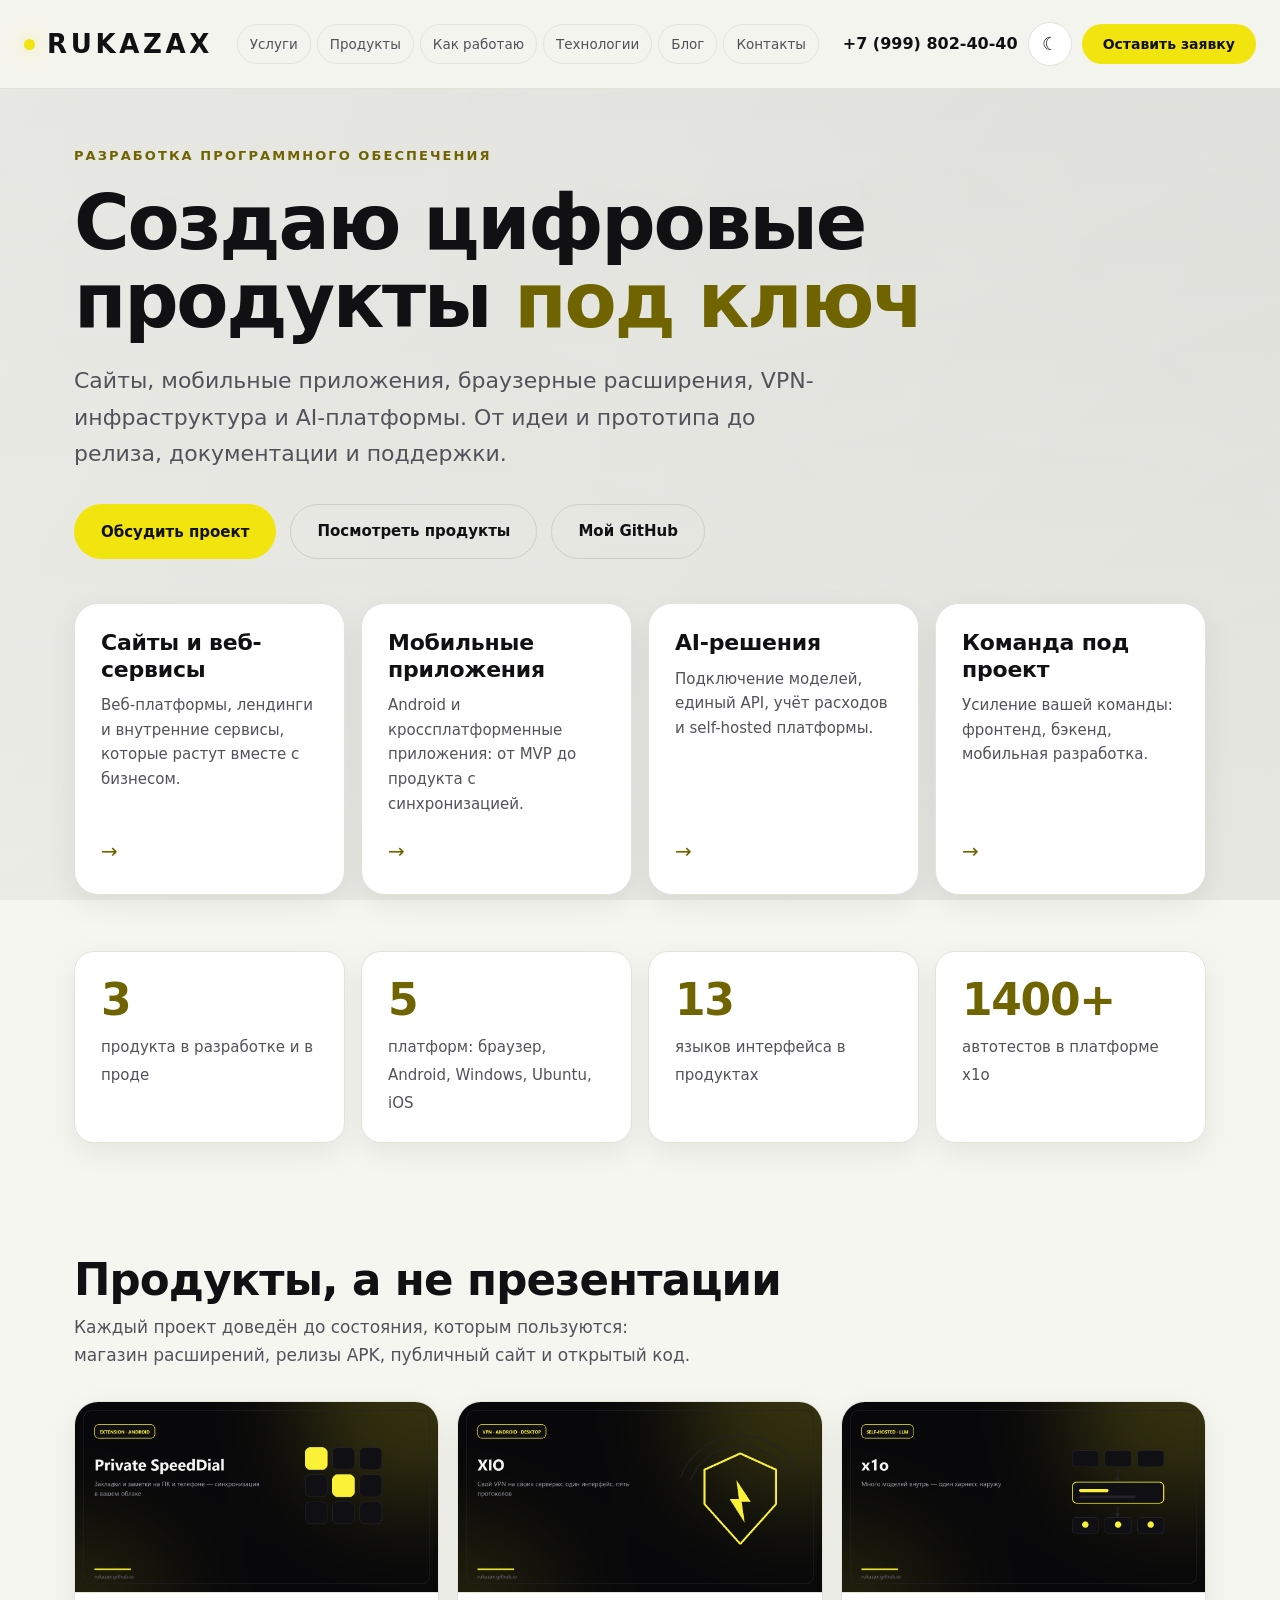
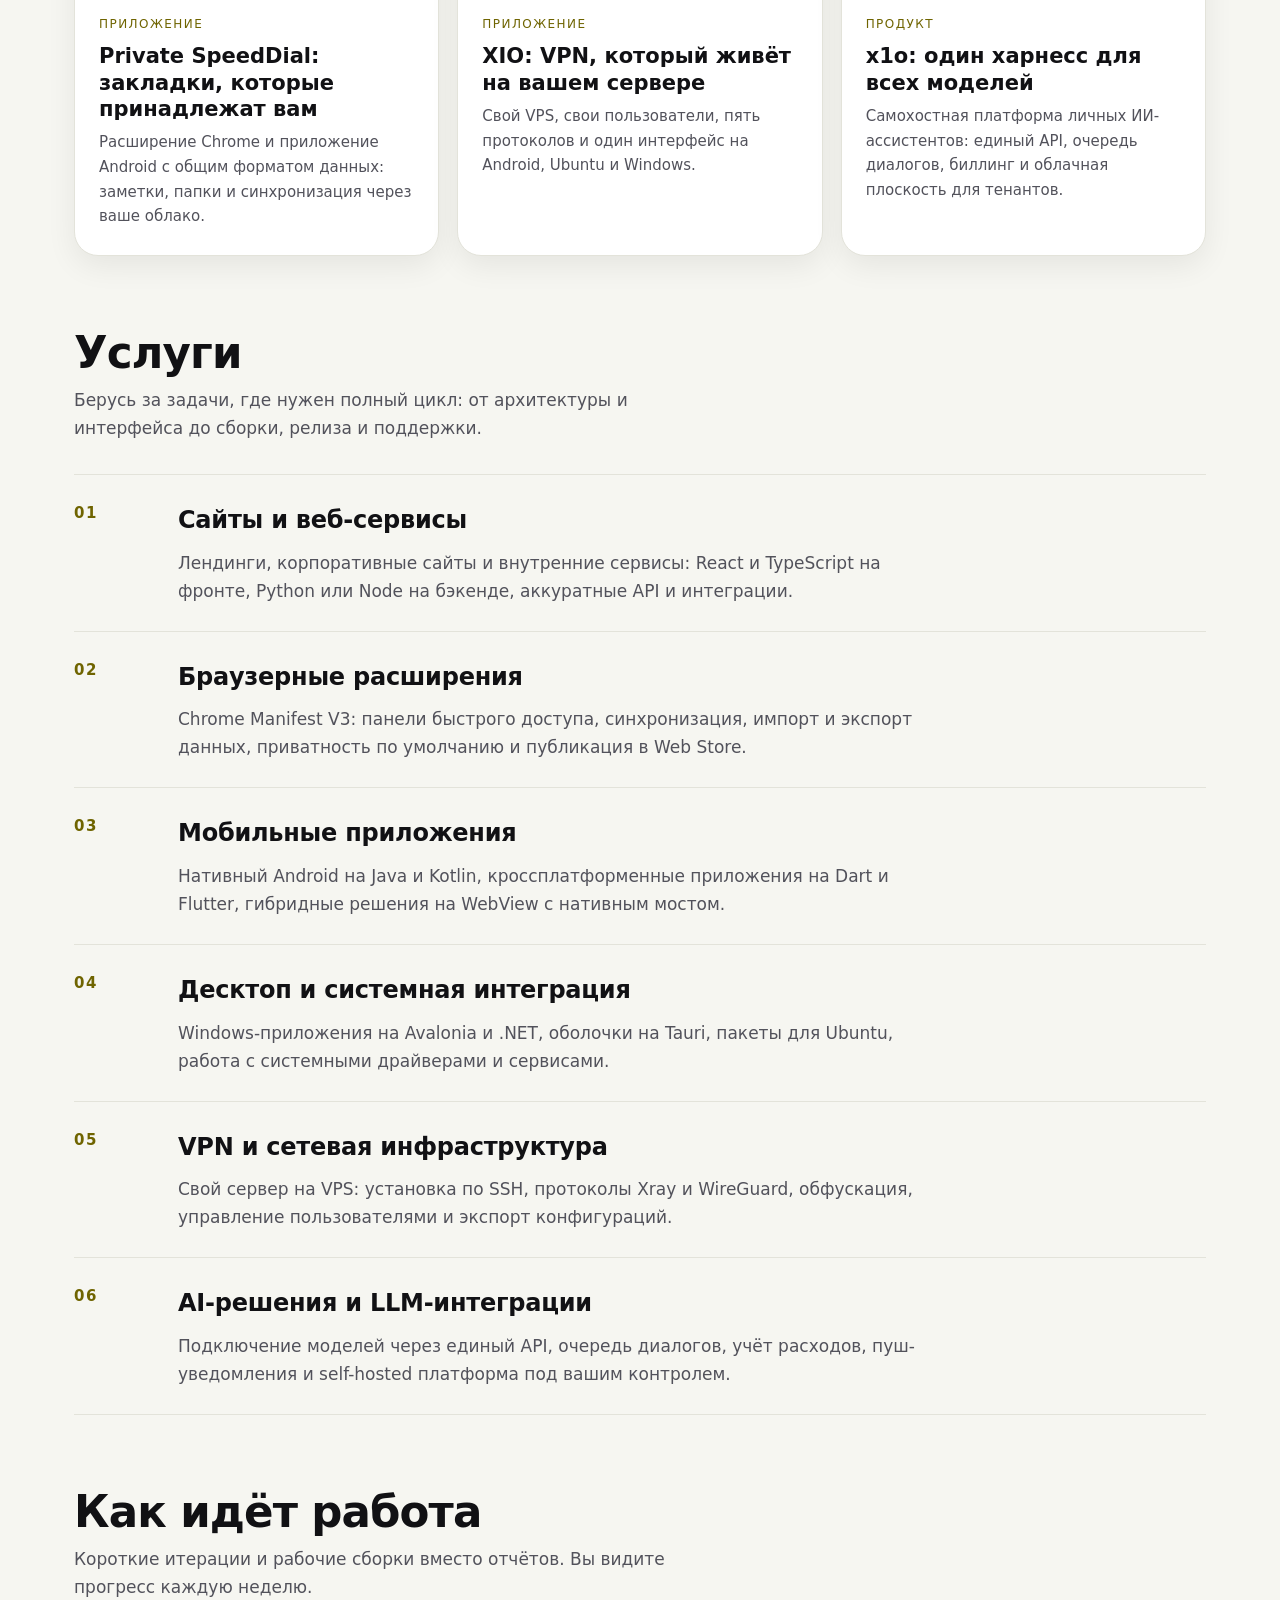
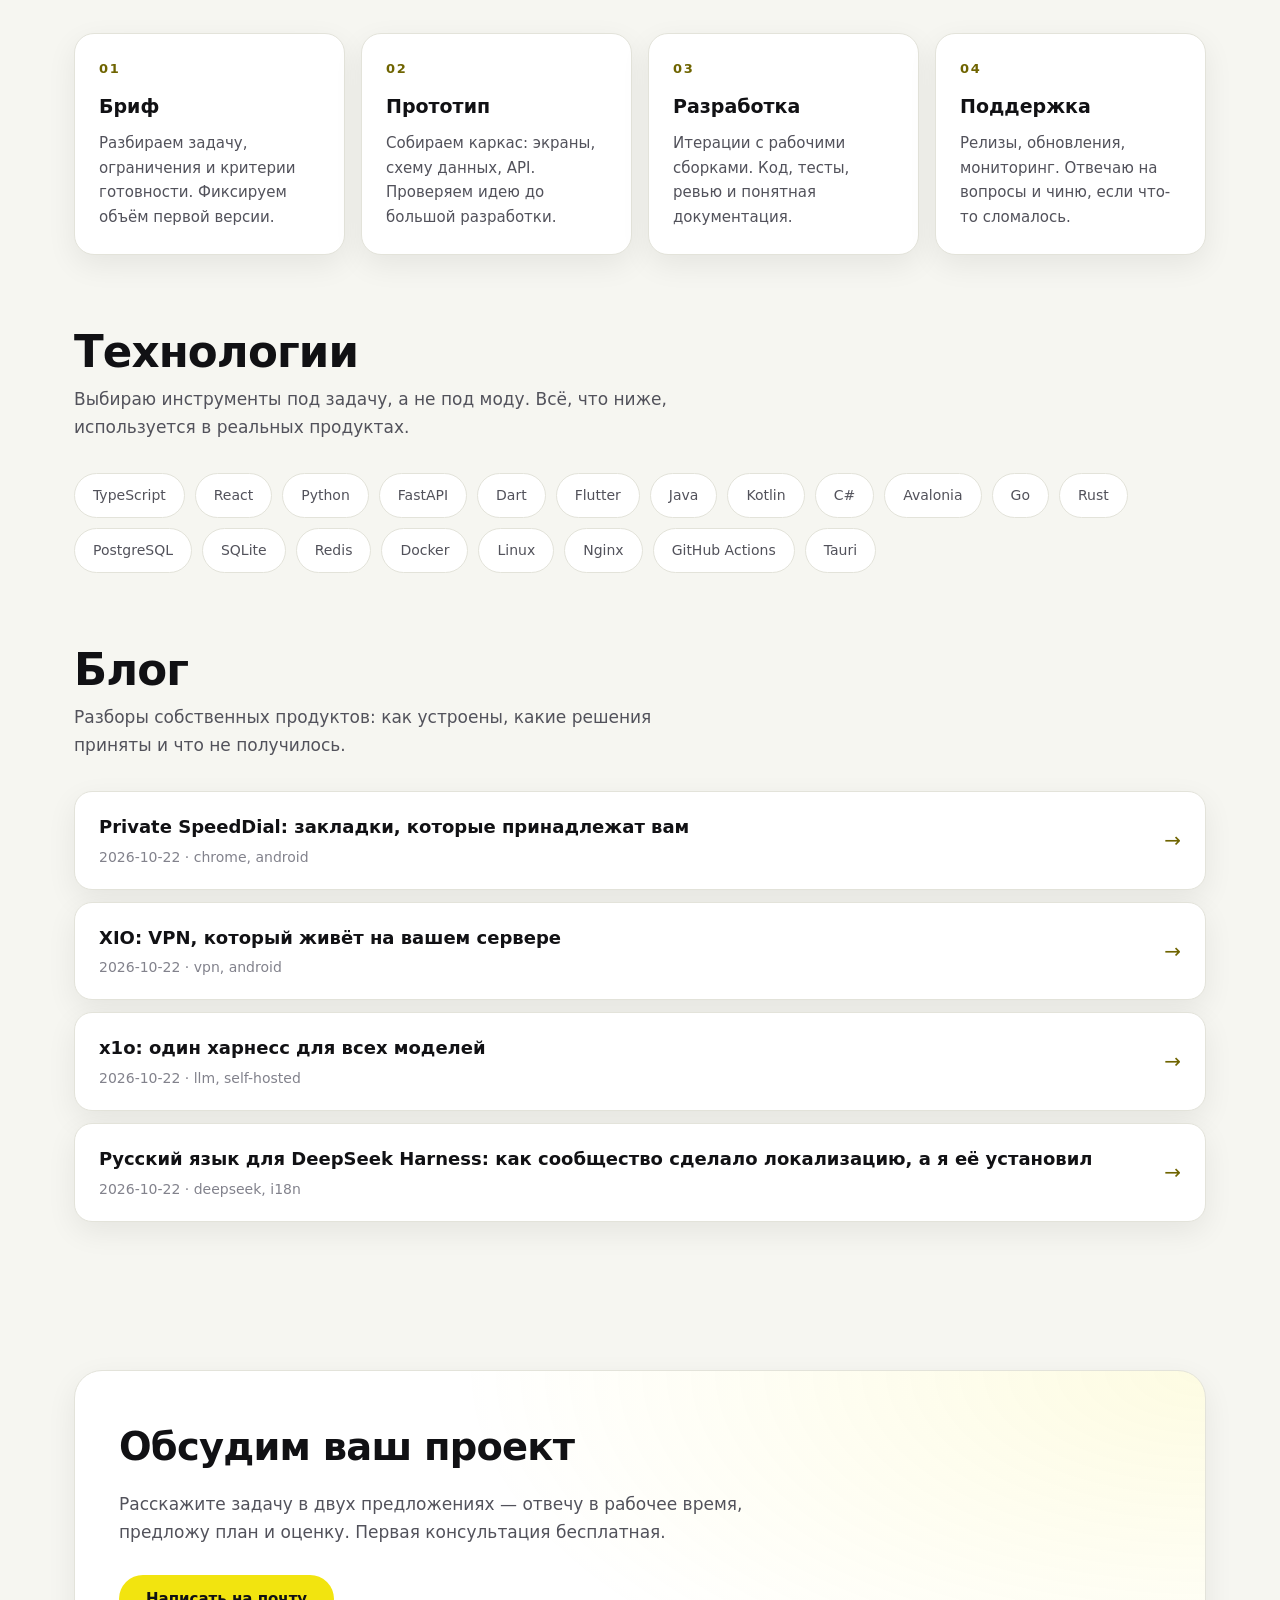
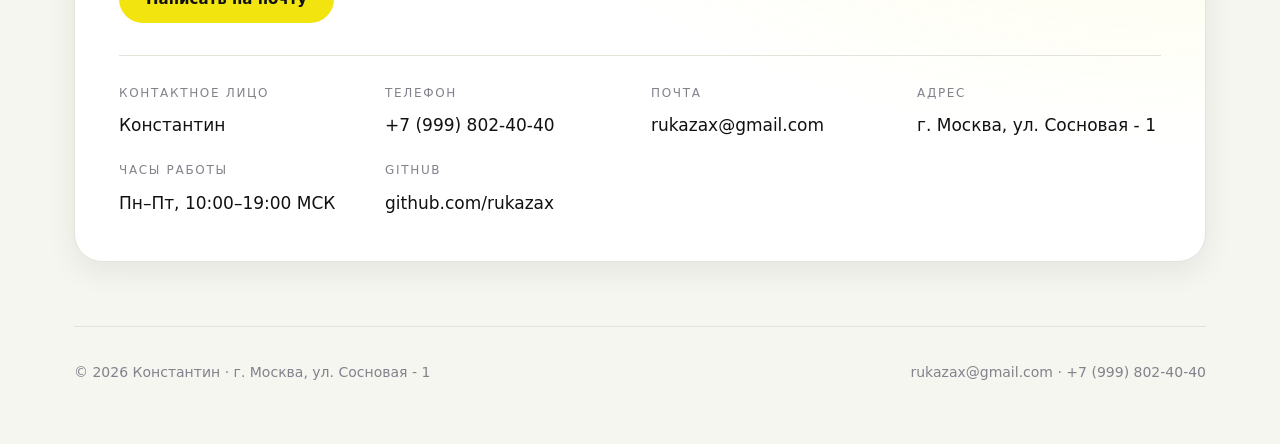
==== commit 3464e433: "update index.html" ====
--- a/index.html
+++ b/index.html
@@ -79,7 +79,6 @@
       <div><h2>Продукты, а не презентации</h2>
       <p>Каждый проект доведён до состояния, которым пользуются: магазин расширений, релизы APK,
       публичный сайт и открытый код.</p></div>
-      <a class="sec-link" href="#blog">Все статьи →</a>
     </div>
     <div class="cases">
       <a class="case" href="apps/private-speeddial.html">
@@ -195,10 +194,10 @@
       Первая консультация бесплатная.</p>
       <button class="btn btn-accent" type="button" data-open-form>Написать на почту</button>
       <div class="contact-grid">
-        <div><div class="k">Контактное лицо</div><div class="v">Константин Александрович Ерёмин</div></div>
+        <div><div class="k">Контактное лицо</div><div class="v">Константин</div></div>
         <div><div class="k">Телефон</div><a class="v" href="tel:+79998024040">+7 (999) 802-40-40</a></div>
         <div><div class="k">Почта</div><a class="v" href="mailto:rukazax@gmail.com">rukazax@gmail.com</a></div>
-        <div><div class="k">Адрес</div><div class="v">г. Москва, ул Сосновая, дом 1к2</div></div>
+        <div><div class="k">Адрес</div><div class="v">г. Москва, ул. Сосновая - 1</div></div>
         <div><div class="k">Часы работы</div><div class="v">Пн–Пт, 10:00–19:00 МСК</div></div>
         <div><div class="k">GitHub</div><a class="v" href="https://github.com/rukazax">github.com/rukazax</a></div>
       </div>
@@ -206,7 +205,7 @@
   </section>
 
   <footer class="site-foot">
-    <span>© 2026 Константин Александрович Ерёмин · г. Москва, ул Сосновая, дом 1к2</span>
+    <span>© 2026 Константин · г. Москва, ул. Сосновая - 1</span>
     <span><a href="mailto:rukazax@gmail.com">rukazax@gmail.com</a> · <a href="tel:+79998024040">+7 (999) 802-40-40</a></span>
   </footer>
 </div>
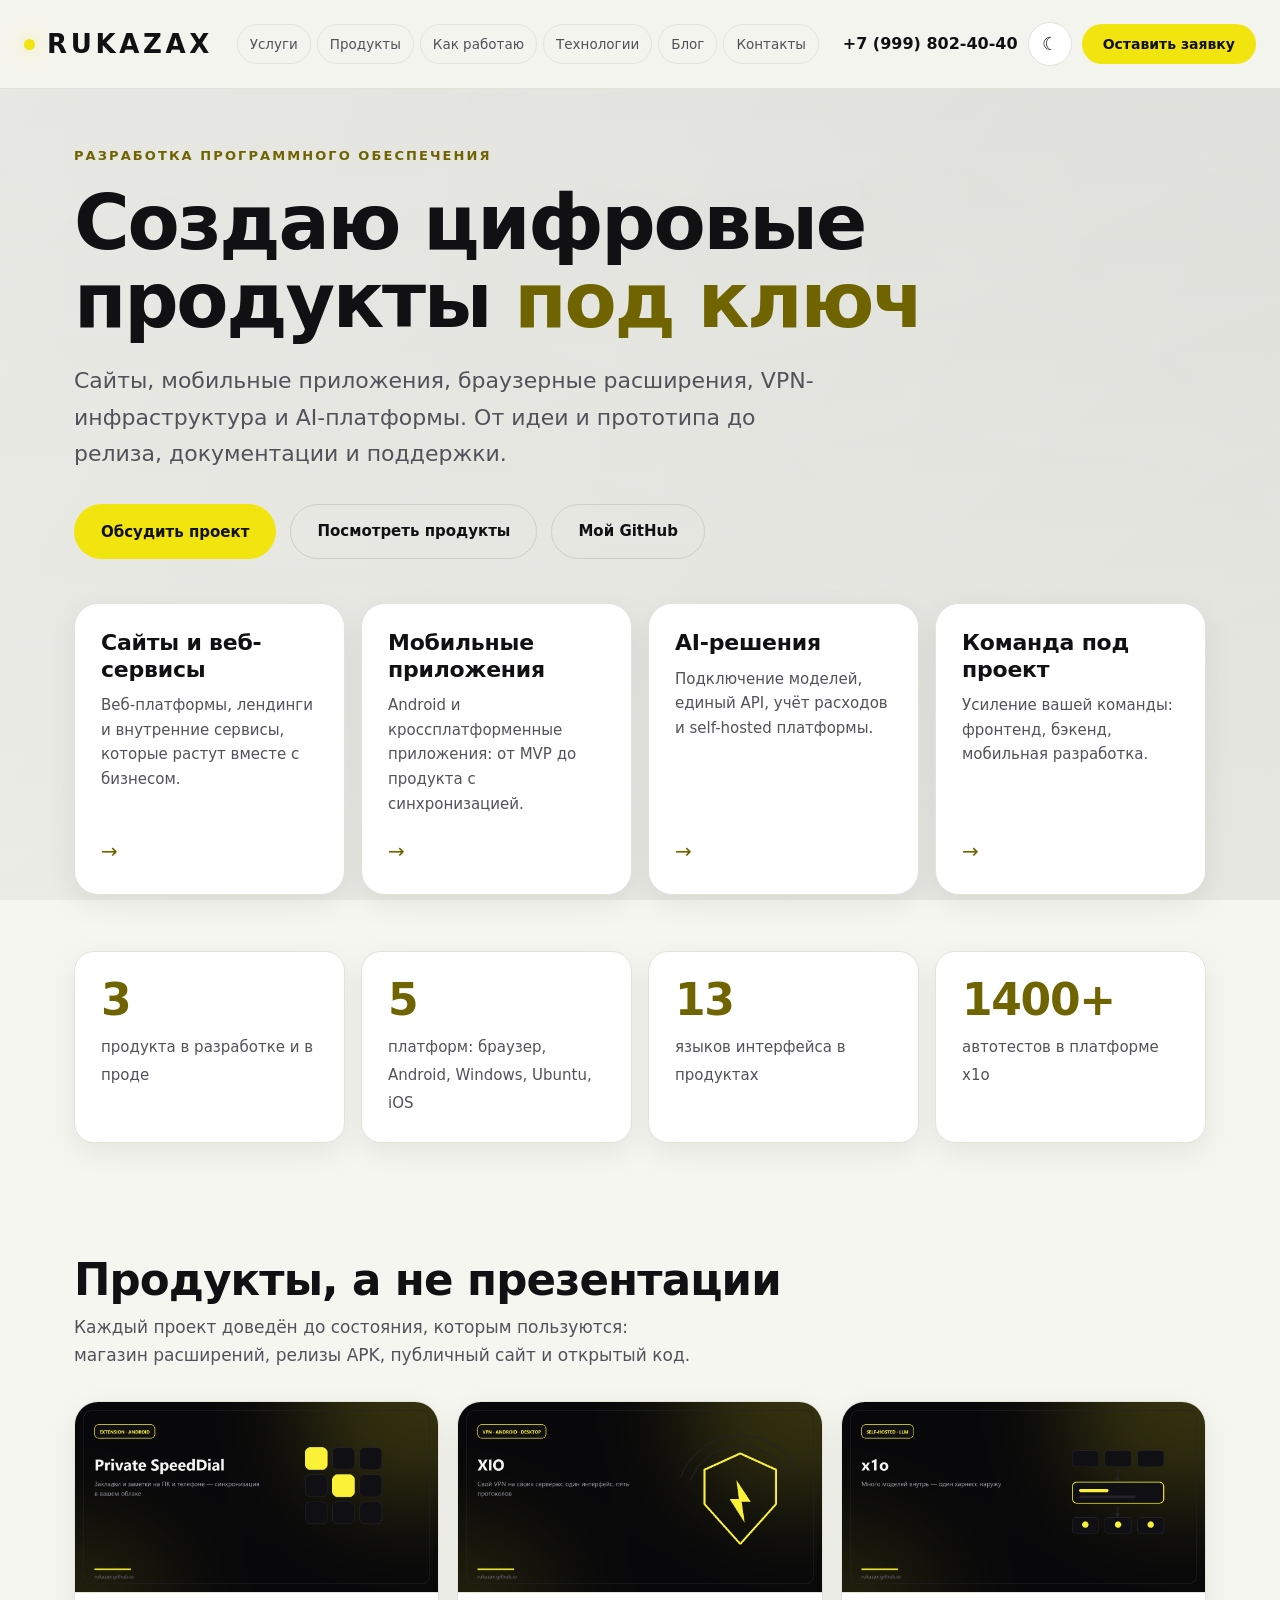
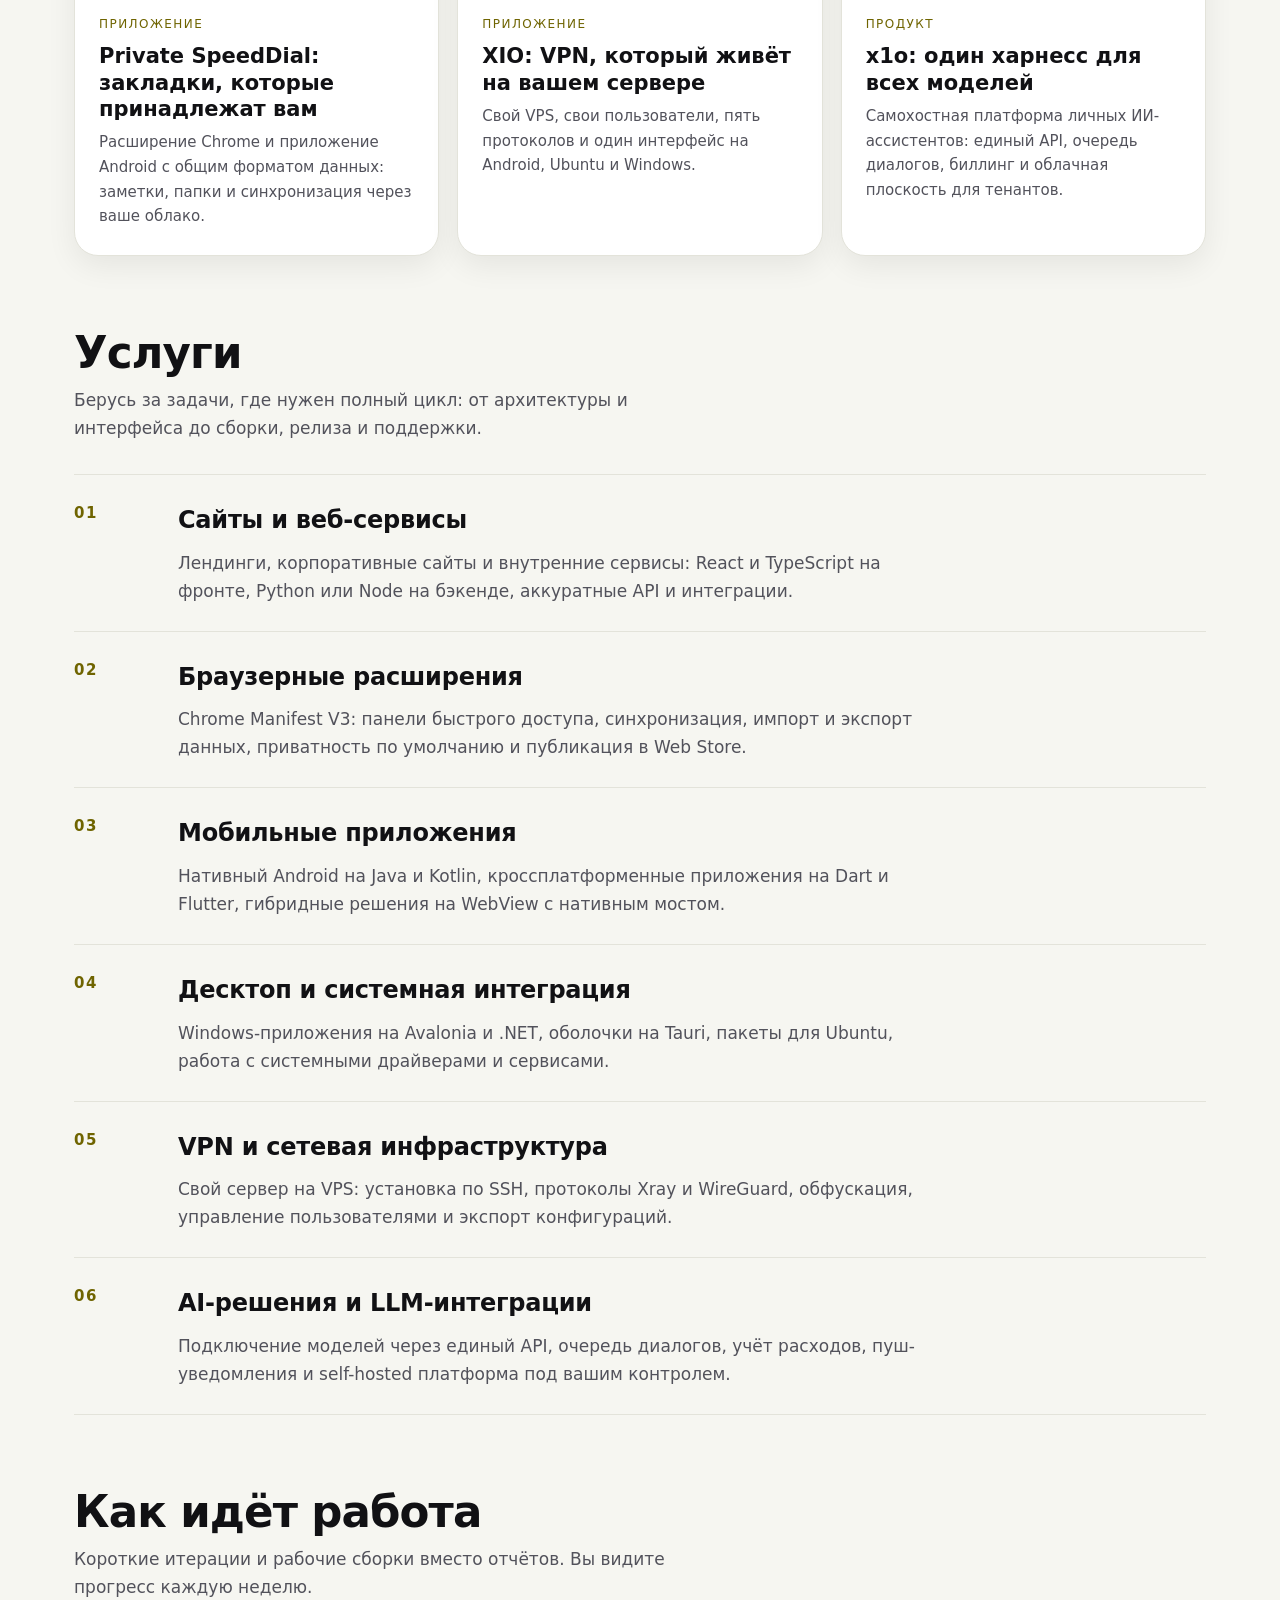
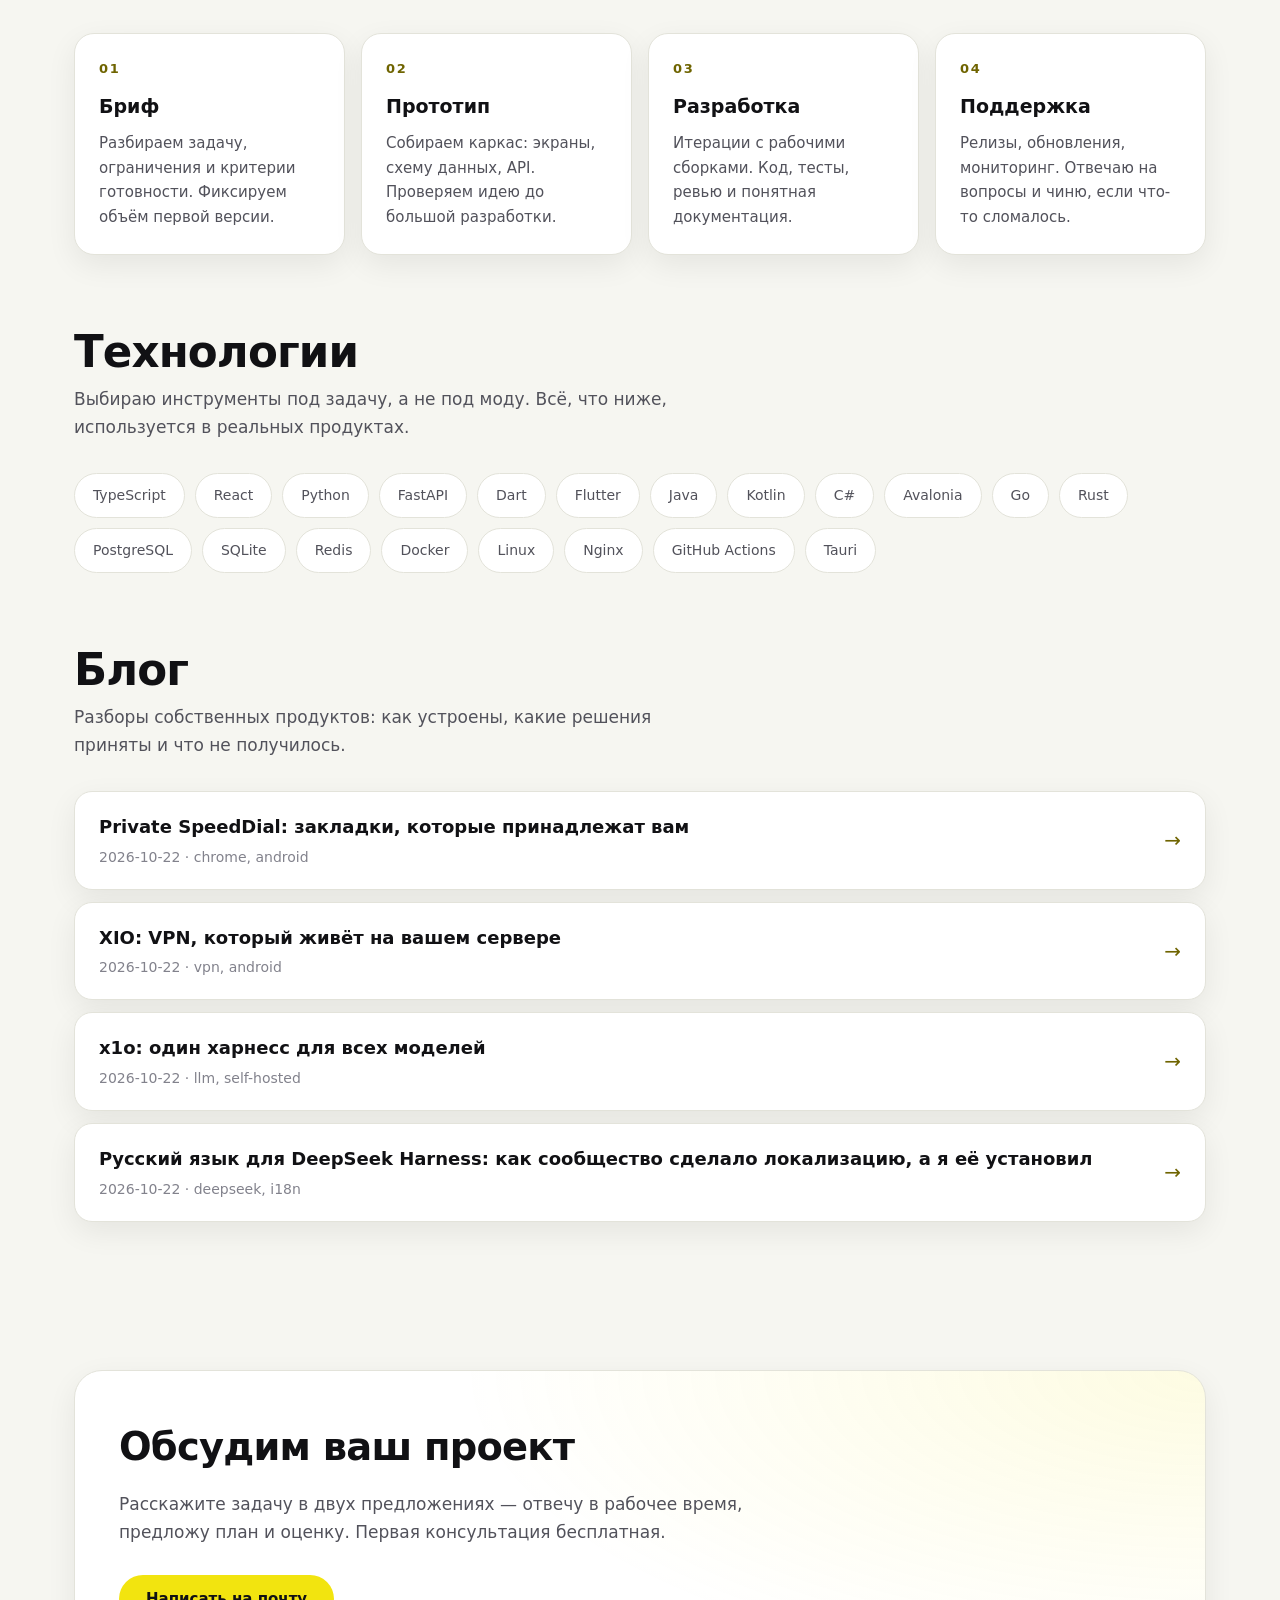
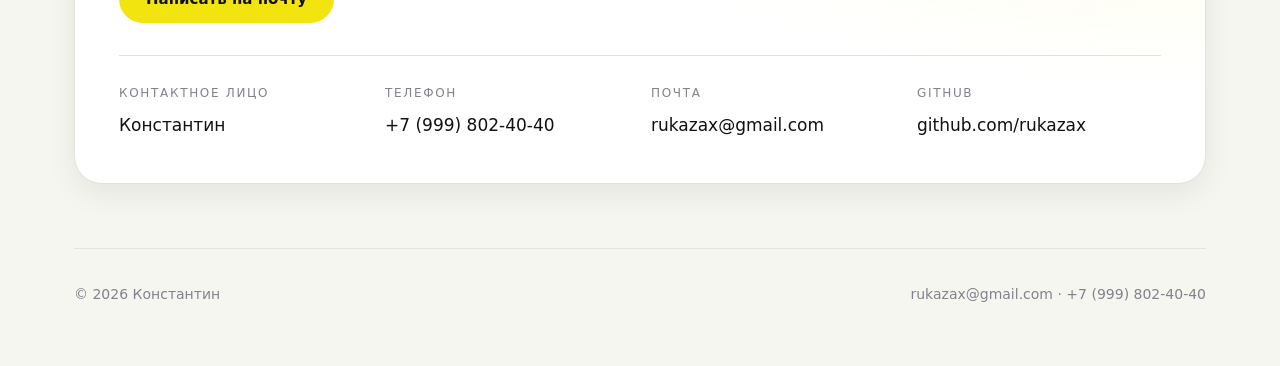
==== commit 0fcf0624: "update index.html" ====
--- a/index.html
+++ b/index.html
@@ -197,15 +197,13 @@
         <div><div class="k">Контактное лицо</div><div class="v">Константин</div></div>
         <div><div class="k">Телефон</div><a class="v" href="tel:+79998024040">+7 (999) 802-40-40</a></div>
         <div><div class="k">Почта</div><a class="v" href="mailto:rukazax@gmail.com">rukazax@gmail.com</a></div>
-        <div><div class="k">Адрес</div><div class="v">г. Москва, ул. Сосновая - 1</div></div>
-        <div><div class="k">Часы работы</div><div class="v">Пн–Пт, 10:00–19:00 МСК</div></div>
         <div><div class="k">GitHub</div><a class="v" href="https://github.com/rukazax">github.com/rukazax</a></div>
       </div>
     </div>
   </section>
 
   <footer class="site-foot">
-    <span>© 2026 Константин · г. Москва, ул. Сосновая - 1</span>
+    <span>© 2026 Константин</span>
     <span><a href="mailto:rukazax@gmail.com">rukazax@gmail.com</a> · <a href="tel:+79998024040">+7 (999) 802-40-40</a></span>
   </footer>
 </div>
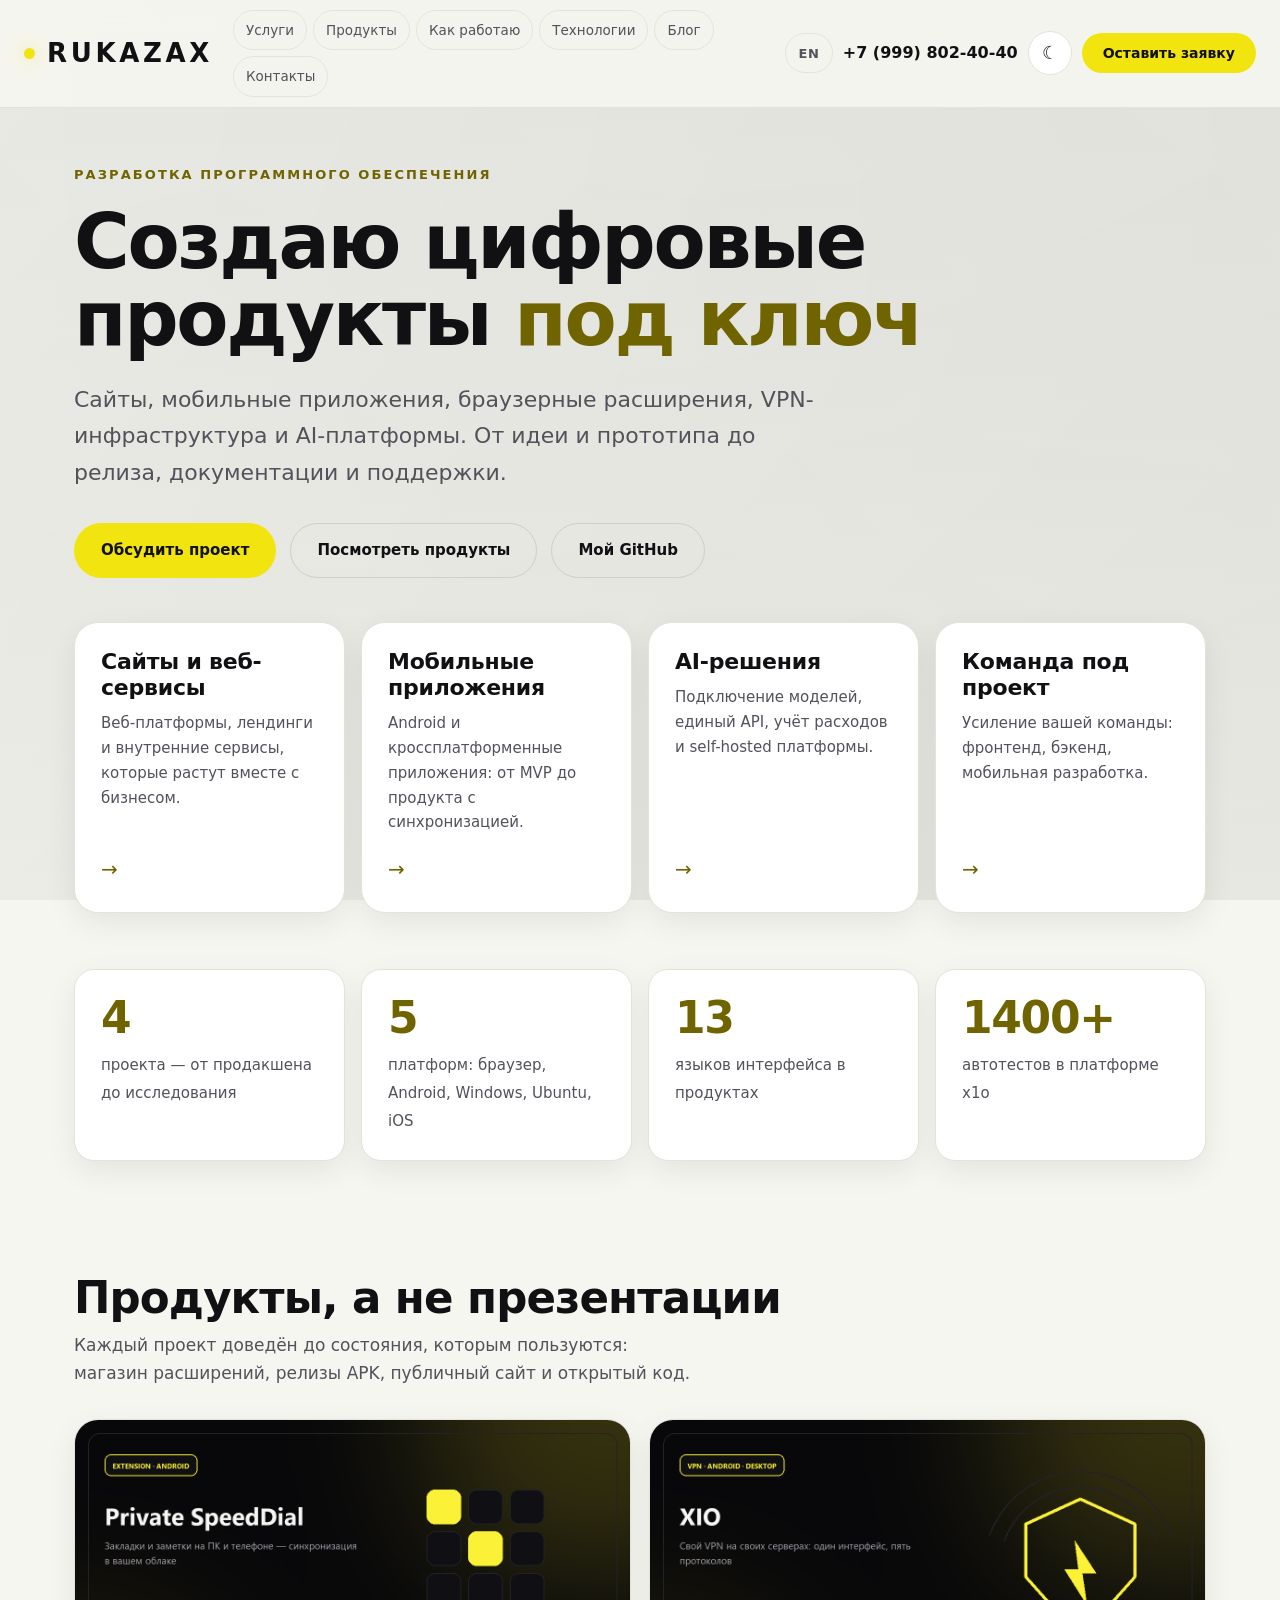
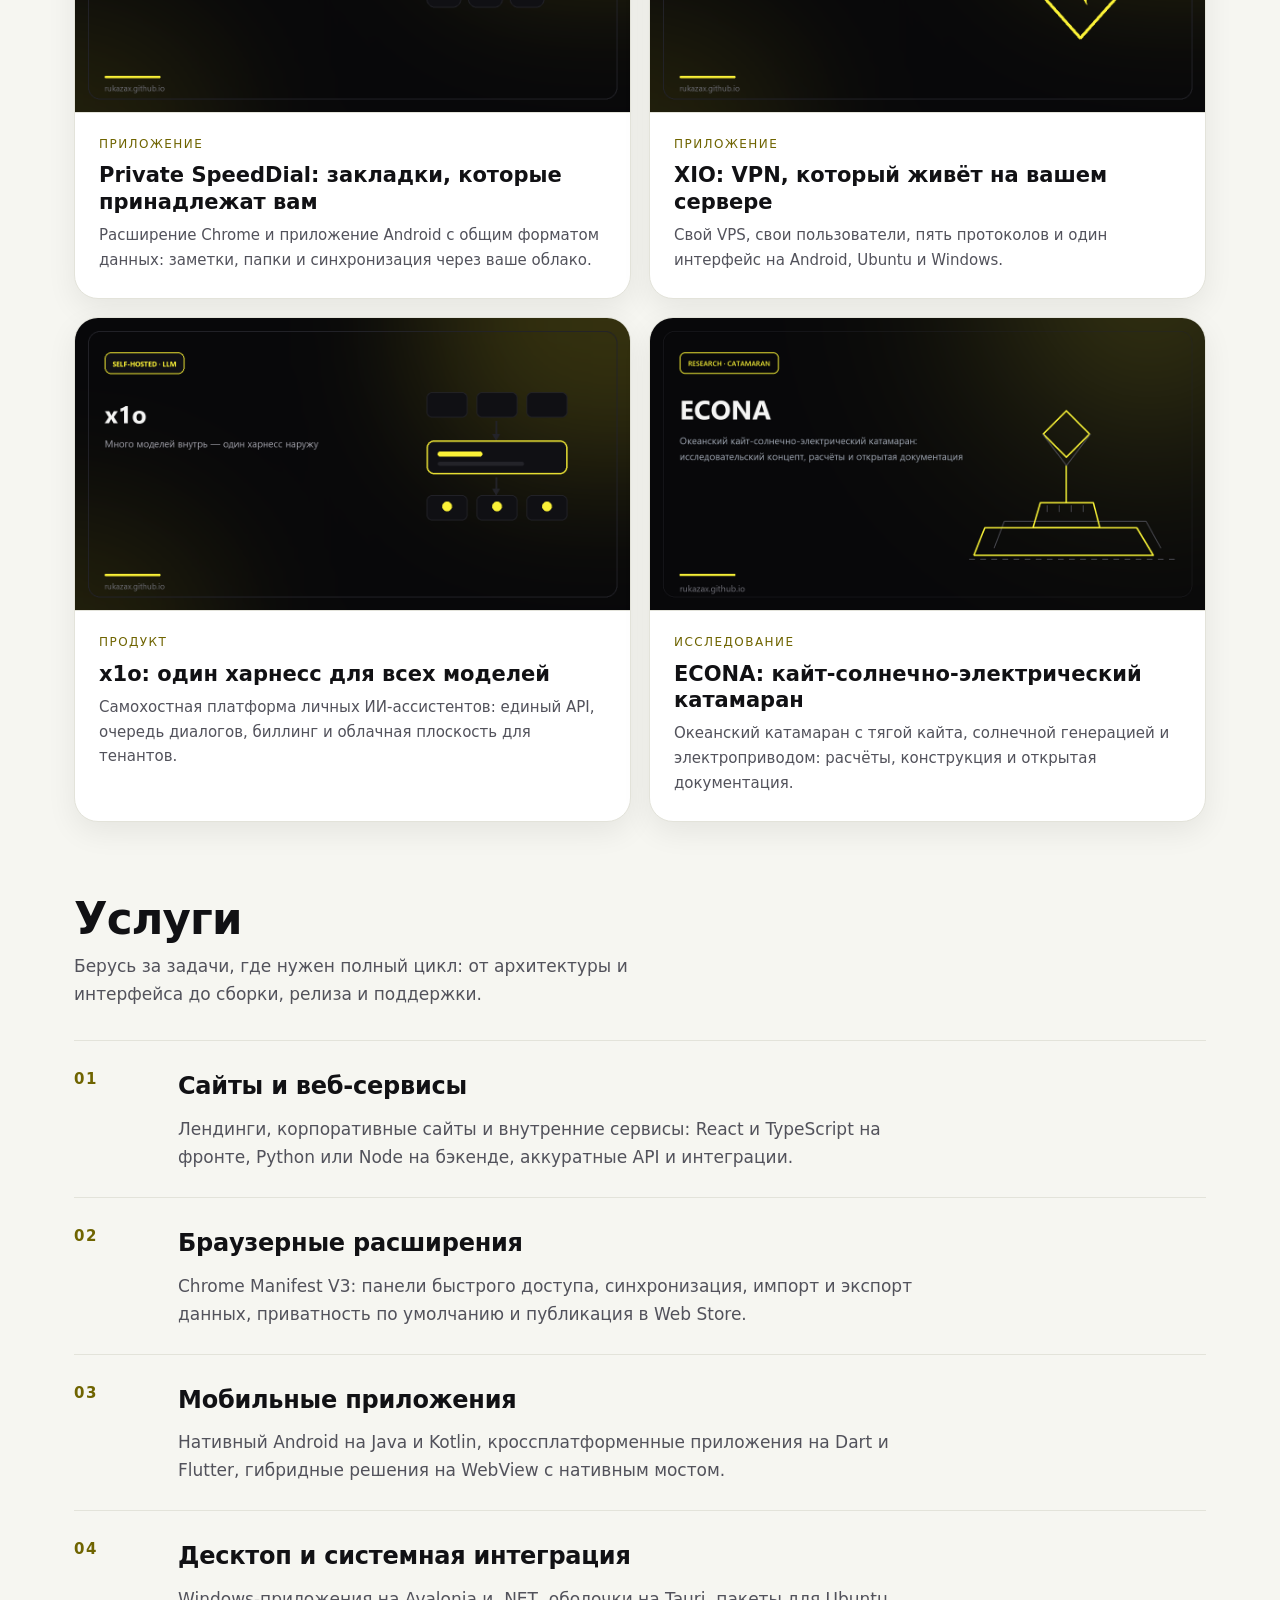
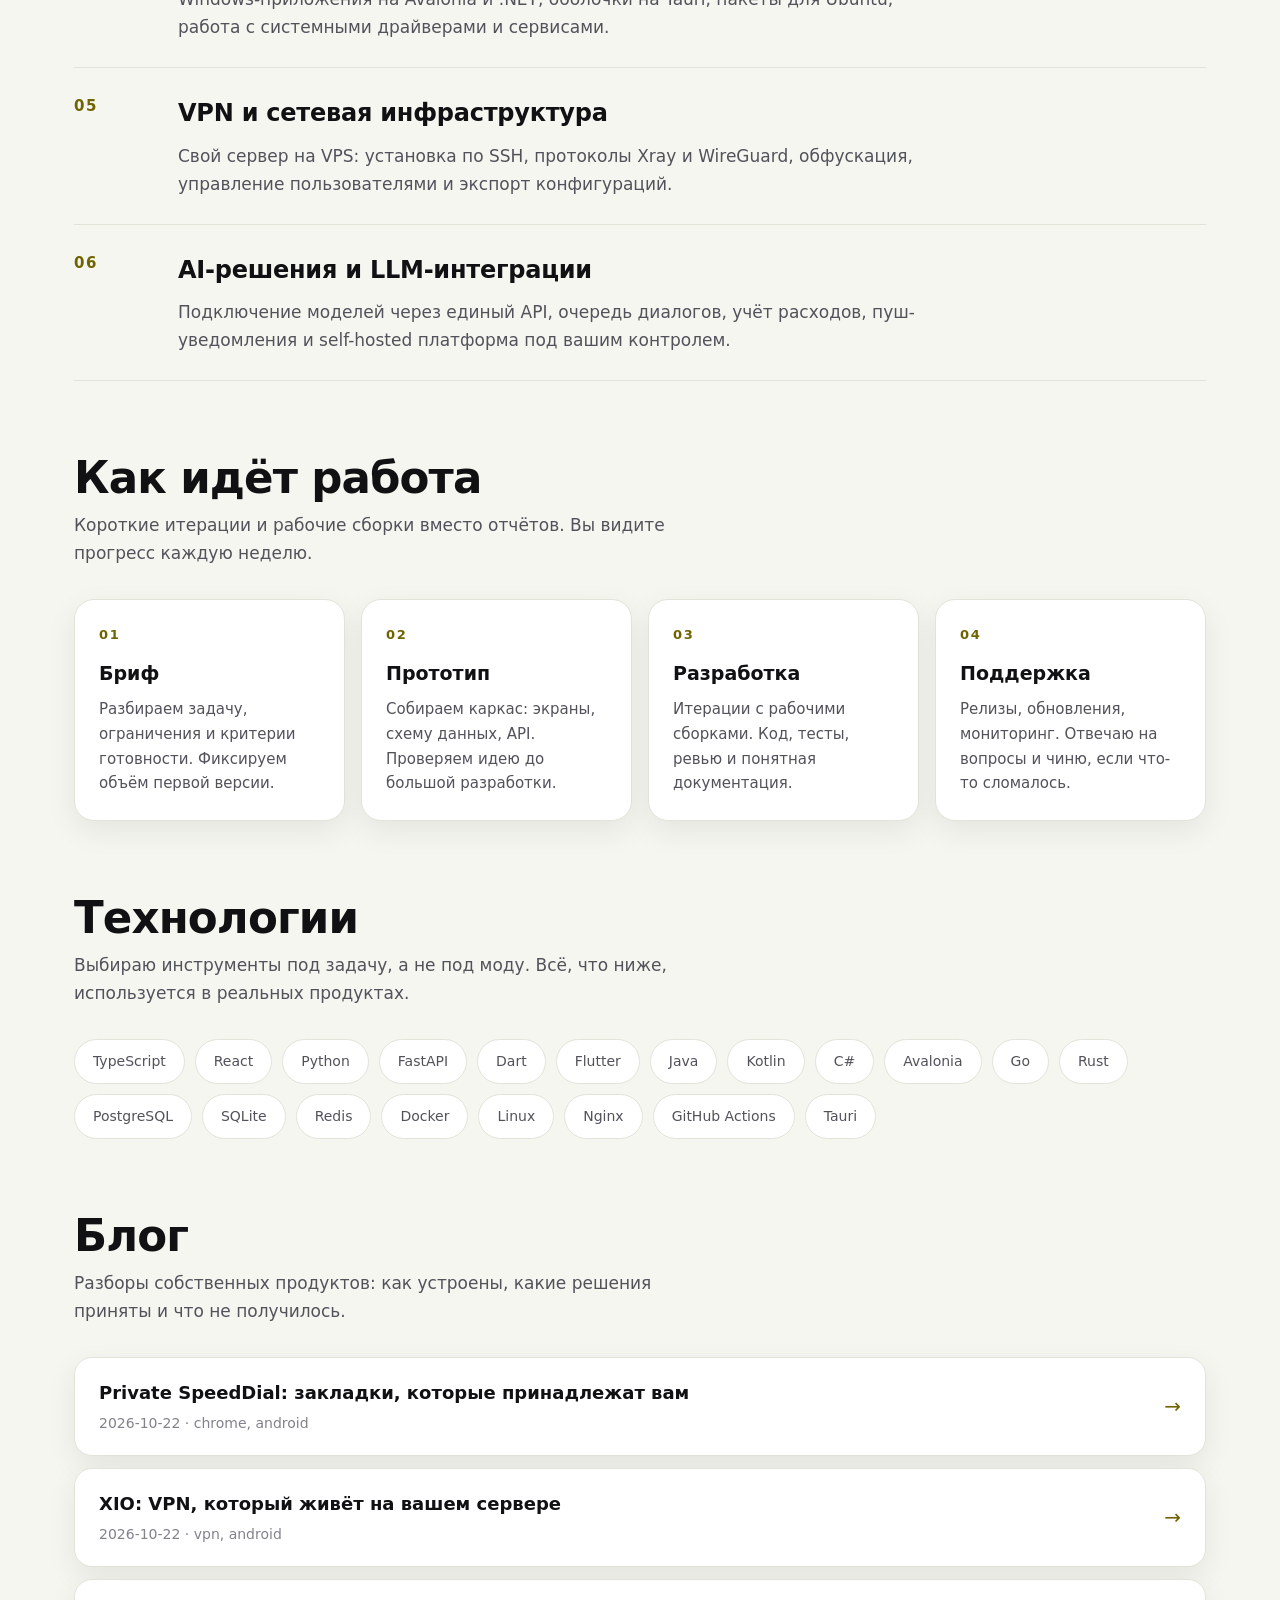
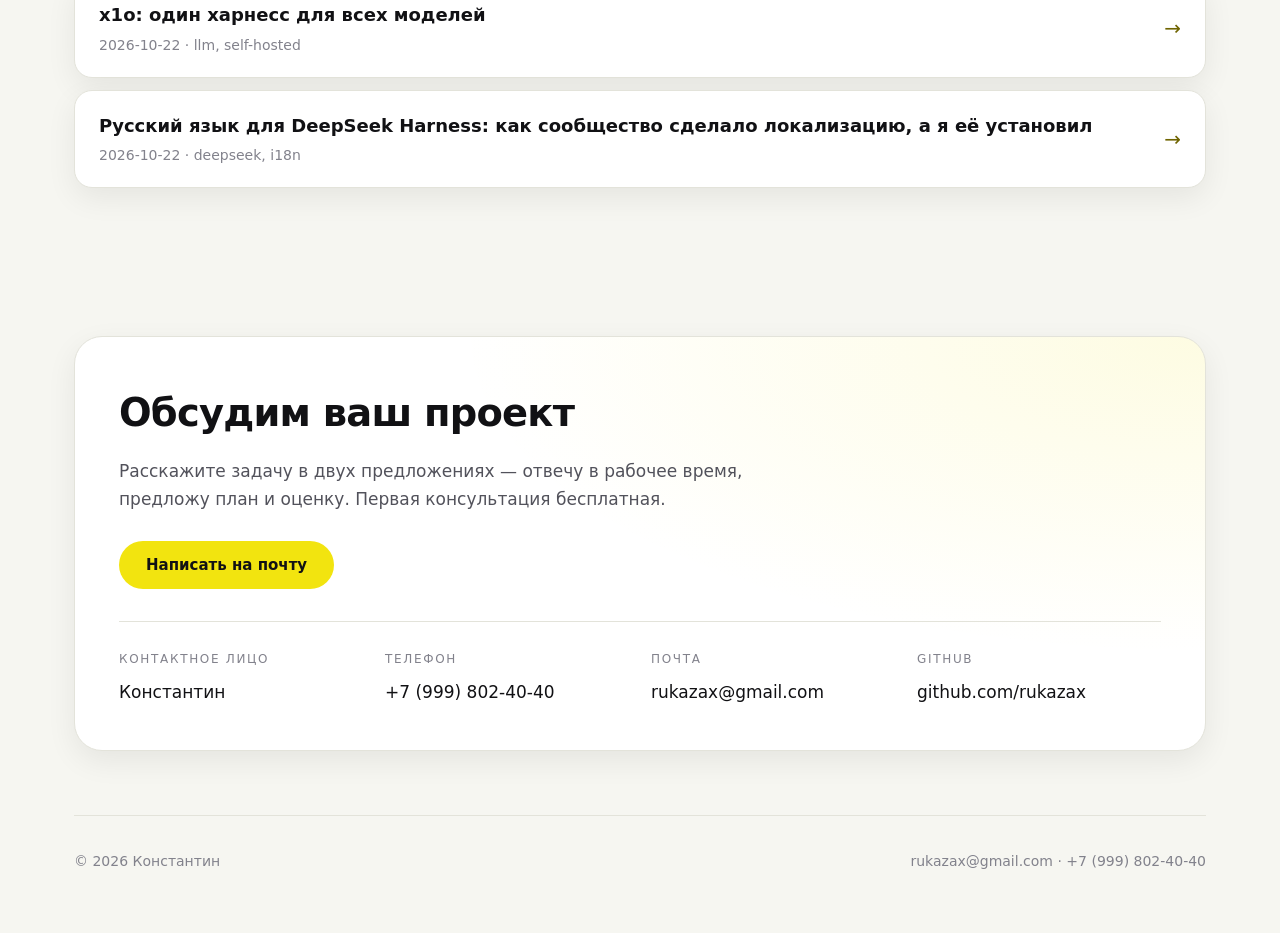
==== commit d0d3e7c2: "site: блог и лендинг rukazax.github.io Лендинг услуг, презентации продуктов (Private SpeedDial, XIO," ====
--- a/index.html
+++ b/index.html
@@ -12,6 +12,7 @@
 <meta property="og:url" content="https://rukazax.github.io/">
 <link rel="icon" href="data:image/svg+xml,%3Csvg xmlns=%22http://www.w3.org/2000/svg%22 viewBox=%220 0 100 100%22%3E%3Crect width=%22100%22 height=%22100%22 rx=%2222%22 fill=%22%23fbf237%22/%3E%3C/svg%3E">
 <link rel="stylesheet" href="assets/site.css">
+<link rel="alternate" type="application/rss+xml" title="Блог rukazax" href="feed.xml">
 </head>
 <body>
 
@@ -25,6 +26,7 @@
     </div>
     <nav class="navrow"><a href="#services">Услуги</a><a href="#cases">Продукты</a><a href="#process">Как работаю</a><a href="#stack">Технологии</a><a href="#blog">Блог</a><a href="#contact">Контакты</a></nav>
     <div class="top-actions">
+      <a class="lang-switch" href="en.html" aria-label="English version">EN</a>
       <a class="phone" href="tel:+79998024040">+7 (999) 802-40-40</a>
       <button class="icon-btn" type="button" data-theme-toggle data-theme-title aria-label="Переключить тему"><span data-theme-label>☀</span></button>
       <button class="btn btn-accent btn-sm" type="button" data-open-form>Оставить заявку</button>
@@ -67,7 +69,7 @@
     </div>
 
     <div class="stats">
-      <div class="stat"><b>3</b><span>продукта в разработке и в проде</span></div>
+      <div class="stat"><b>4</b><span>проекта — от продакшена до исследования</span></div>
       <div class="stat"><b>5</b><span>платформ: браузер, Android, Windows, Ubuntu, iOS</span></div>
       <div class="stat"><b>13</b><span>языков интерфейса в продуктах</span></div>
       <div class="stat"><b>1400+</b><span>автотестов в платформе x1o</span></div>
@@ -80,7 +82,7 @@
       <p>Каждый проект доведён до состояния, которым пользуются: магазин расширений, релизы APK,
       публичный сайт и открытый код.</p></div>
     </div>
-    <div class="cases">
+    <div class="cases cases-4">
       <a class="case" href="apps/private-speeddial.html">
         <img src="assets/covers/private-speeddial.png" alt="Private SpeedDial: закладки, которые принадлежат вам" loading="lazy">
         <div class="in">
@@ -103,6 +105,14 @@
           <div class="tag">продукт</div>
           <h3>x1o: один харнесс для всех моделей</h3>
           <p>Самохостная платформа личных ИИ-ассистентов: единый API, очередь диалогов, биллинг и облачная плоскость для тенантов.</p>
+        </div>
+      </a>
+      <a class="case" href="apps/econa.html">
+        <img src="assets/covers/econa.png" alt="ECONA: кайт-солнечно-электрический катамаран" loading="lazy">
+        <div class="in">
+          <div class="tag">исследование</div>
+          <h3>ECONA: кайт-солнечно-электрический катамаран</h3>
+          <p>Океанский катамаран с тягой кайта, солнечной генерацией и электроприводом: расчёты, конструкция и открытая документация.</p>
         </div>
       </a>
     </div>
--- a/assets/site.css
+++ b/assets/site.css
@@ -79,6 +79,10 @@
 .phone { display:inline-flex; align-items:center; gap:8px; font-weight:700; font-size:16px;
   color:var(--text); white-space:nowrap; }
 .phone:hover { color:var(--accent-ink); }
+.lang-switch { display:inline-flex; align-items:center; justify-content:center; height:40px; min-width:44px;
+  padding:0 12px; border:1px solid var(--edge); border-radius:999px; font-size:13px; font-weight:700;
+  letter-spacing:.06em; color:var(--muted); }
+.lang-switch:hover { color:var(--accent-ink); border-color:var(--accent-ink); }
 @media (max-width:760px) { .phone { display:none; } }
 
 /* hero */
@@ -125,6 +129,7 @@
 .case img { border:0; border-radius:0; margin:0; border-bottom:1px solid var(--edge); }
 .case .in { padding:22px 24px 26px; }
 .cases.compact { grid-template-columns:repeat(auto-fit, minmax(240px, 320px)); justify-content:start; }
+.cases.cases-4 { grid-template-columns:repeat(auto-fit, minmax(400px, 1fr)); }
 .case .tag { color:var(--accent-ink); font-size:12px; letter-spacing:.12em; text-transform:uppercase; }
 .case h3 { margin:8px 0 8px; font-size:21px; line-height:1.25; }
 .case p { margin:0; color:var(--muted); font-size:15px; }
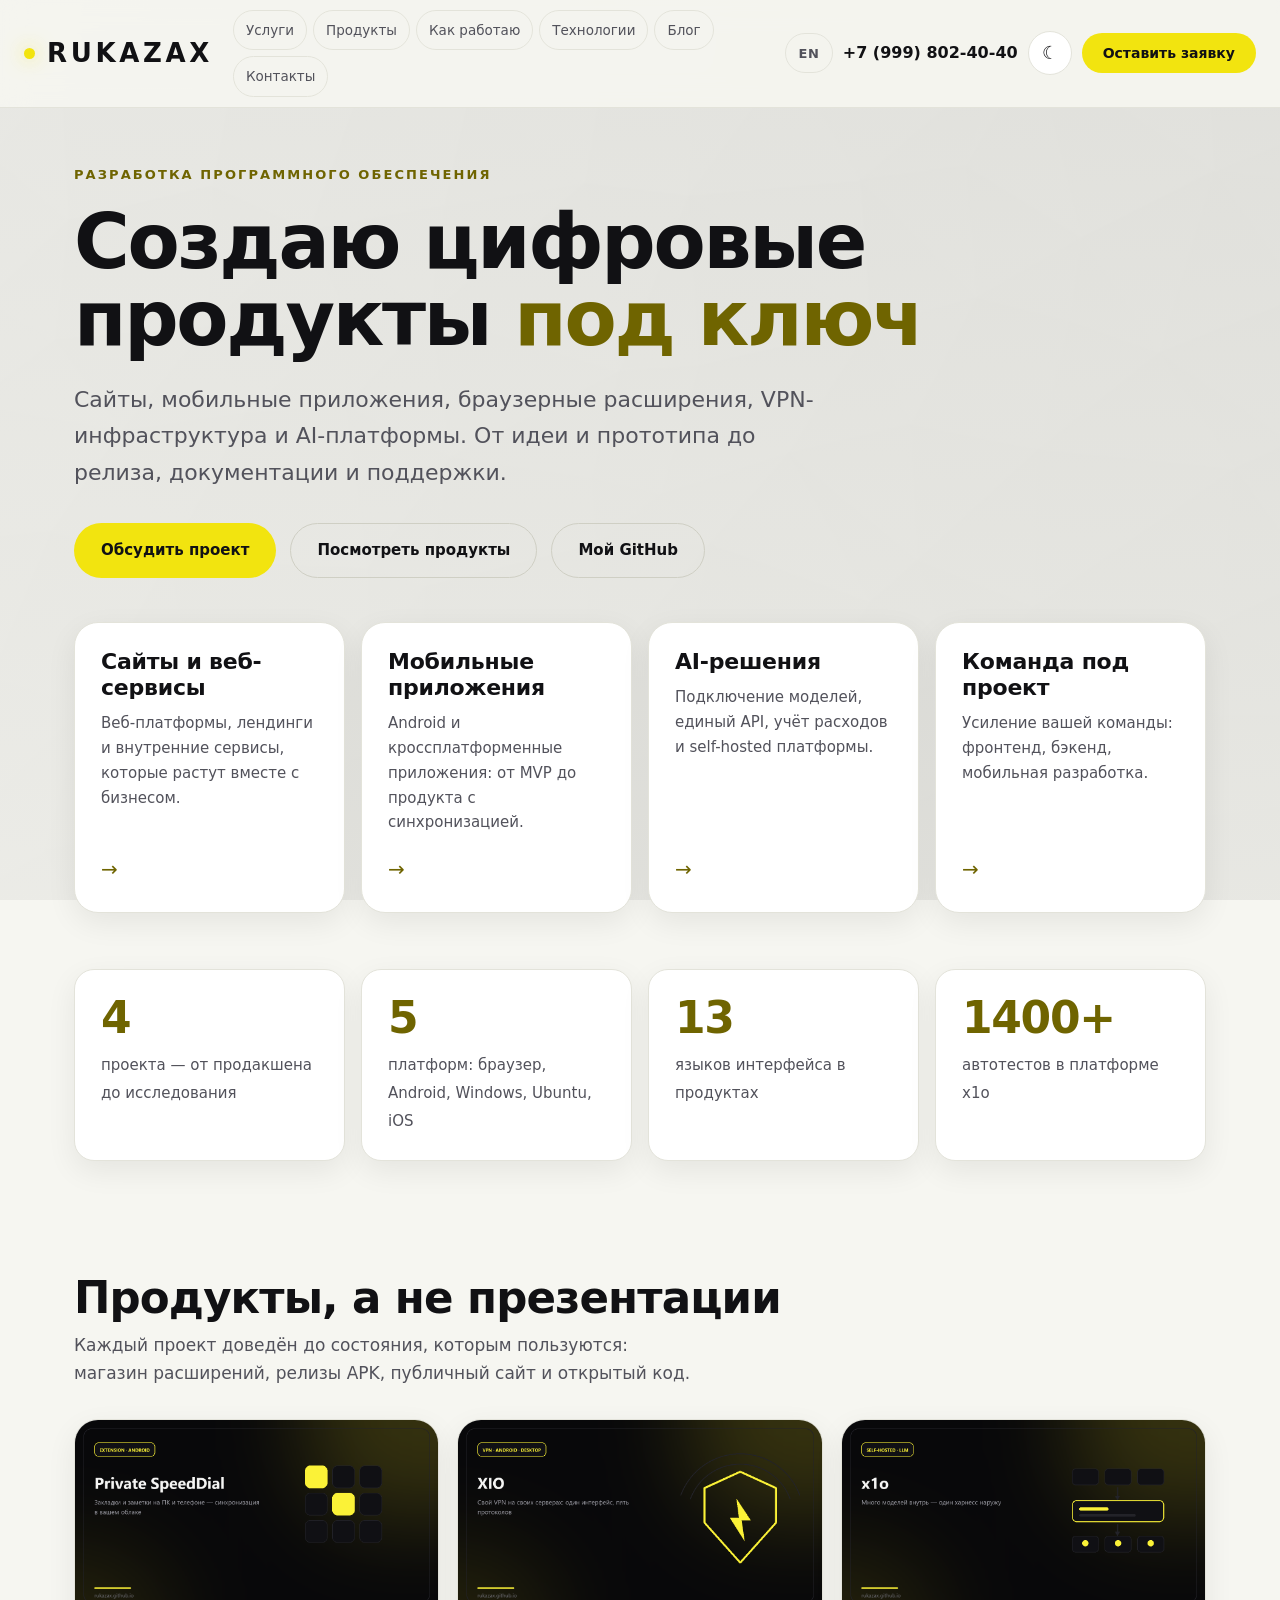
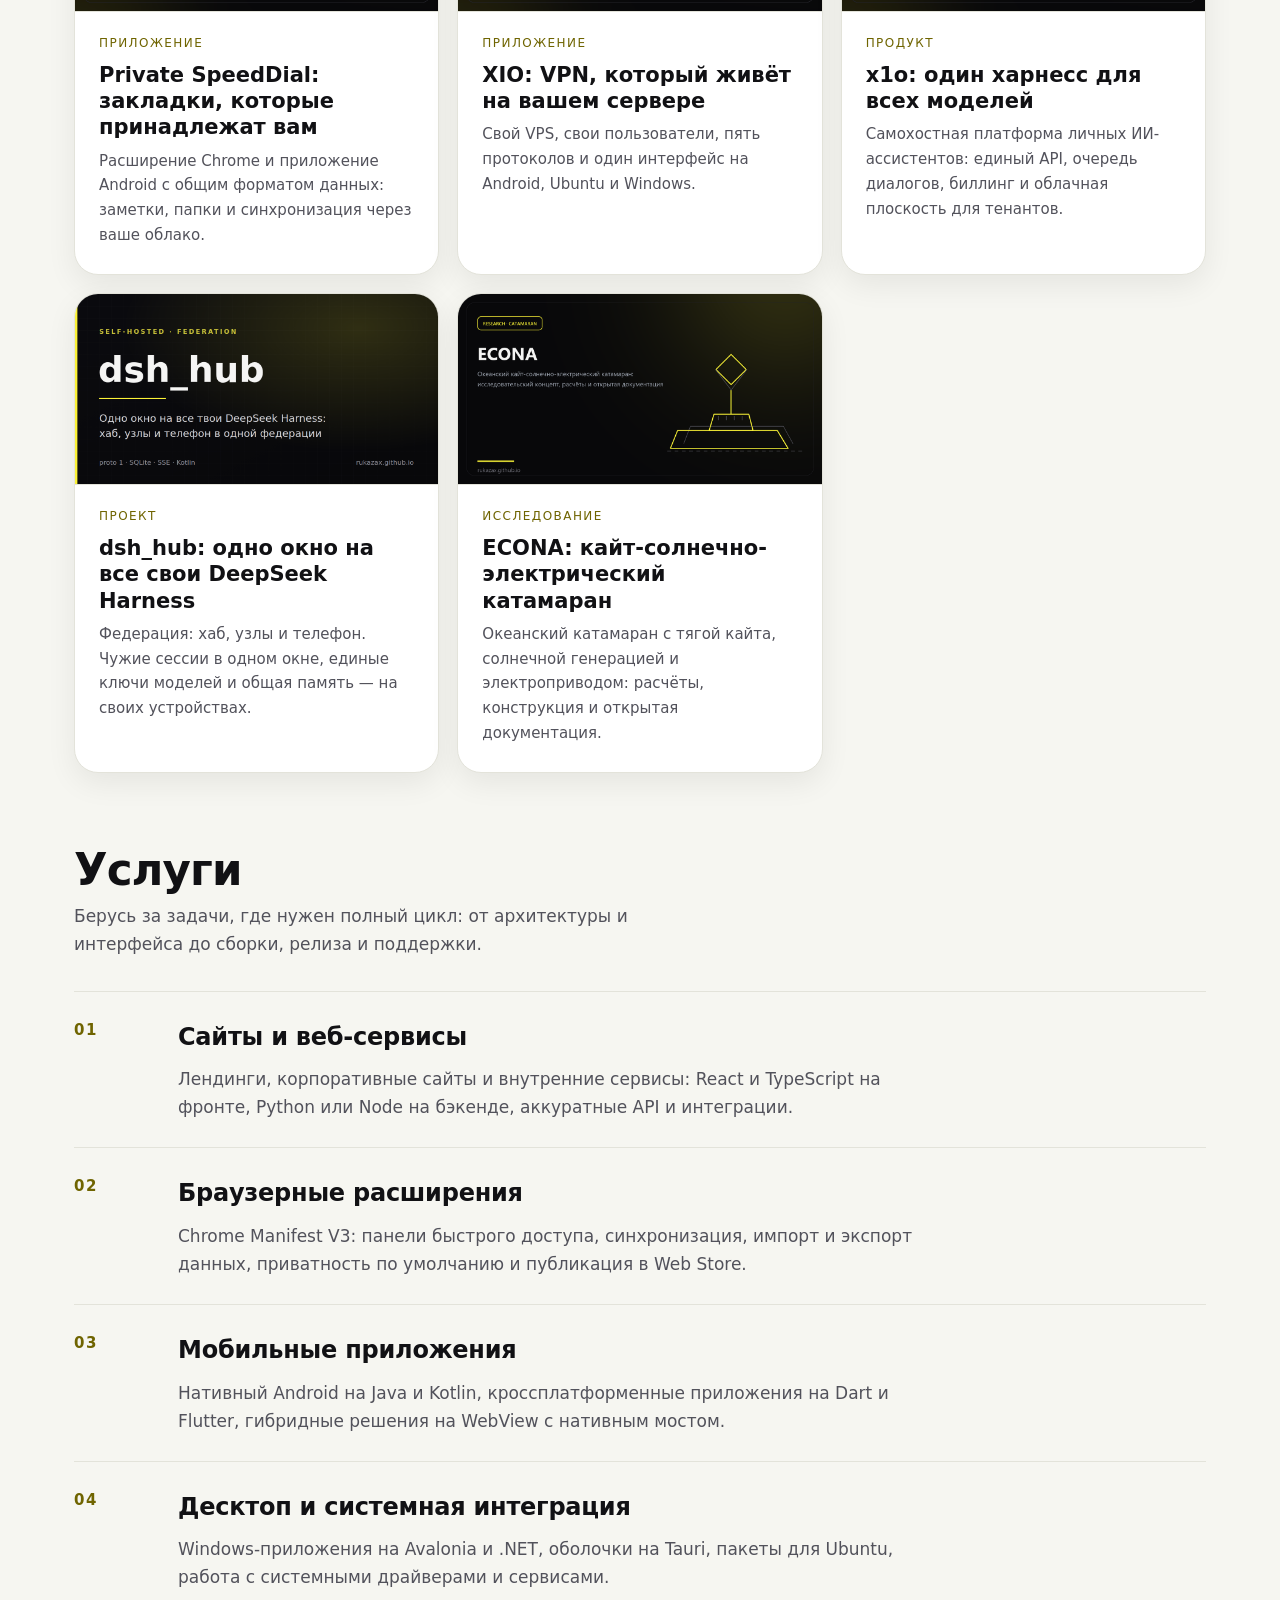
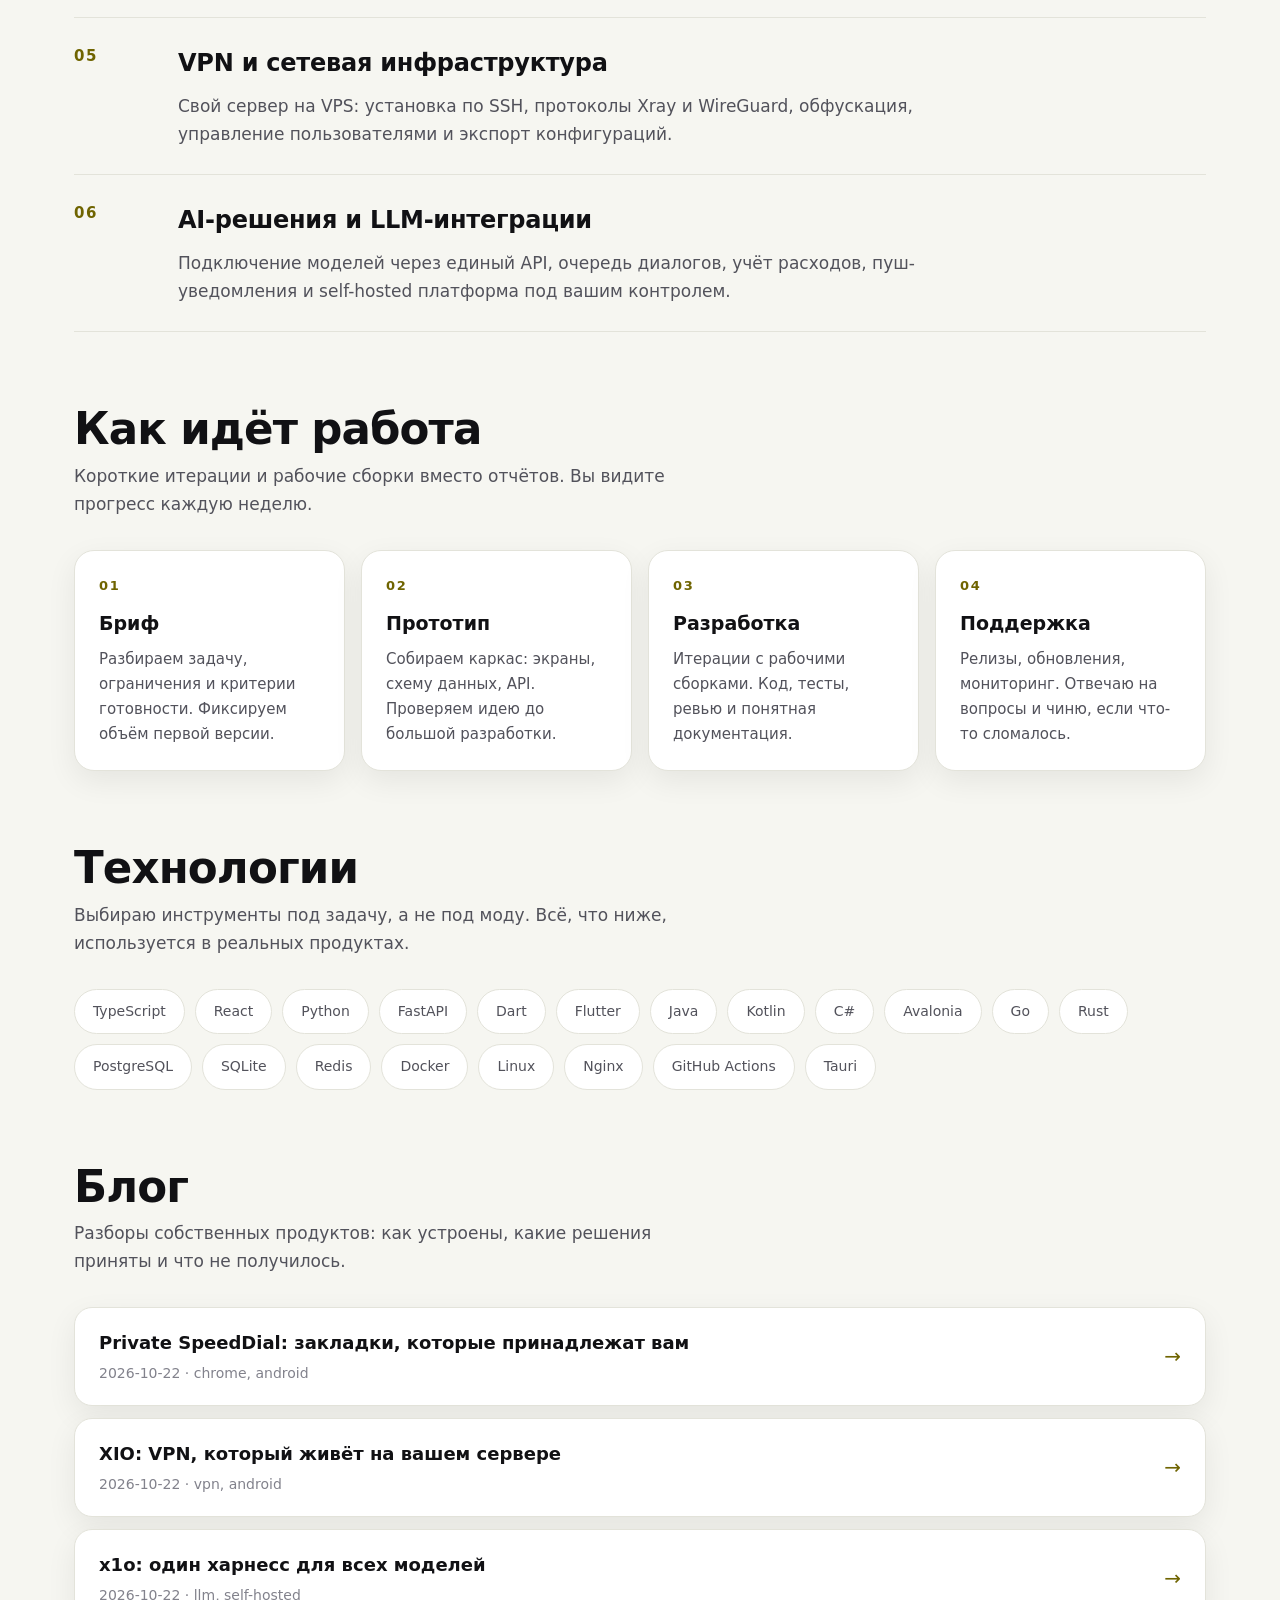
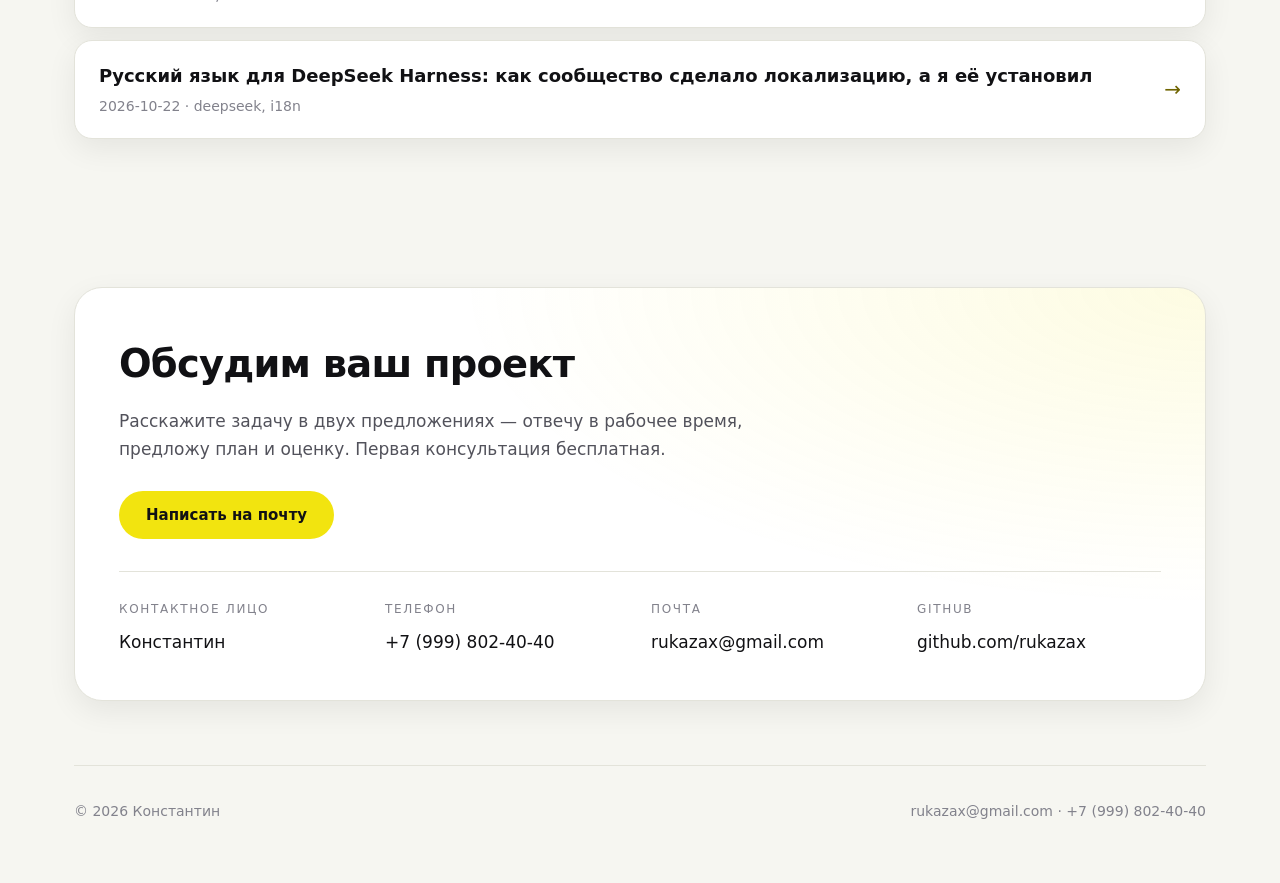
==== commit a600f4f6: "site: страница проекта dsh_hub (федерация DSH) + карточка на лендингах - apps/dsh-hub.html: принципы" ====
--- a/index.html
+++ b/index.html
@@ -1,245 +1,253 @@
-<!doctype html>
-<html lang="ru" data-theme="dark">
-<head>
-<meta charset="utf-8">
-<meta name="viewport" content="width=device-width, initial-scale=1">
-<title>Разработка программного обеспечения — rukazax</title>
-<meta name="description" content="Разработка сайтов, мобильных приложений, браузерных расширений, VPN-инфраструктуры и AI-решений. Константин Александрович Ерёмин, Москва.">
-<meta property="og:type" content="website">
-<meta property="og:title" content="Разработка программного обеспечения — rukazax">
-<meta property="og:description" content="Сайты, мобильные приложения, расширения, VPN и AI-решения под ключ.">
-<meta property="og:image" content="https://rukazax.github.io/assets/covers/private-speeddial.png">
-<meta property="og:url" content="https://rukazax.github.io/">
-<link rel="icon" href="data:image/svg+xml,%3Csvg xmlns=%22http://www.w3.org/2000/svg%22 viewBox=%220 0 100 100%22%3E%3Crect width=%22100%22 height=%22100%22 rx=%2222%22 fill=%22%23fbf237%22/%3E%3C/svg%3E">
-<link rel="stylesheet" href="assets/site.css">
-<link rel="alternate" type="application/rss+xml" title="Блог rukazax" href="feed.xml">
-</head>
-<body>
-
-<div class="topbar">
-  <div class="wrap topbar-in">
-    <div class="tb-left">
-      <button class="burger" id="burgerBtn" type="button" aria-label="Меню" aria-expanded="false" aria-controls="mobileMenu">
-        <span></span><span></span><span></span>
-      </button>
-      <a class="brand" href="index.html"><span class="dot"></span> RUKAZAX</a>
-    </div>
-    <nav class="navrow"><a href="#services">Услуги</a><a href="#cases">Продукты</a><a href="#process">Как работаю</a><a href="#stack">Технологии</a><a href="#blog">Блог</a><a href="#contact">Контакты</a></nav>
-    <div class="top-actions">
-      <a class="lang-switch" href="en.html" aria-label="English version">EN</a>
-      <a class="phone" href="tel:+79998024040">+7 (999) 802-40-40</a>
-      <button class="icon-btn" type="button" data-theme-toggle data-theme-title aria-label="Переключить тему"><span data-theme-label>☀</span></button>
-      <button class="btn btn-accent btn-sm" type="button" data-open-form>Оставить заявку</button>
-    </div>
-  </div>
-  <div class="mobile-menu" id="mobileMenu">
-    <div class="inner"><a href="#services">Услуги</a><a href="#cases">Продукты</a><a href="#process">Как работаю</a><a href="#stack">Технологии</a><a href="#blog">Блог</a><a href="#contact">Контакты</a></div>
-  </div>
-</div>
-
-<div class="wrap">
-  <section class="hero" id="top">
-    <div class="eyebrow">Разработка программного обеспечения</div>
-    <h1 class="display">Создаю цифровые<br>продукты <span class="accent">под ключ</span></h1>
-    <p class="lead">Сайты, мобильные приложения, браузерные расширения, VPN-инфраструктура и AI-платформы.
-    От идеи и прототипа до релиза, документации и поддержки.</p>
-    <div class="hero-actions">
-      <button class="btn btn-accent" type="button" data-open-form>Обсудить проект</button>
-      <a class="btn btn-ghost" href="#cases">Посмотреть продукты</a>
-      <a class="btn btn-ghost" href="https://github.com/rukazax" target="_blank" rel="noopener">Мой GitHub</a>
-    </div>
-
-    <div class="cards-4">
-      <a class="svc-card" href="#services">
-        <div><h3>Сайты и веб-сервисы</h3><p>Веб-платформы, лендинги и внутренние сервисы, которые растут вместе с бизнесом.</p></div>
-        <div class="arrow">→</div>
-      </a>
-      <a class="svc-card" href="#services">
-        <div><h3>Мобильные приложения</h3><p>Android и кроссплатформенные приложения: от MVP до продукта с синхронизацией.</p></div>
-        <div class="arrow">→</div>
-      </a>
-      <a class="svc-card" href="#services">
-        <div><h3>AI-решения</h3><p>Подключение моделей, единый API, учёт расходов и self-hosted платформы.</p></div>
-        <div class="arrow">→</div>
-      </a>
-      <a class="svc-card" href="#contact">
-        <div><h3>Команда под проект</h3><p>Усиление вашей команды: фронтенд, бэкенд, мобильная разработка.</p></div>
-        <div class="arrow">→</div>
-      </a>
-    </div>
-
-    <div class="stats">
-      <div class="stat"><b>4</b><span>проекта — от продакшена до исследования</span></div>
-      <div class="stat"><b>5</b><span>платформ: браузер, Android, Windows, Ubuntu, iOS</span></div>
-      <div class="stat"><b>13</b><span>языков интерфейса в продуктах</span></div>
-      <div class="stat"><b>1400+</b><span>автотестов в платформе x1o</span></div>
-    </div>
-  </section>
-
-  <section id="cases">
-    <div class="sec-head">
-      <div><h2>Продукты, а не презентации</h2>
-      <p>Каждый проект доведён до состояния, которым пользуются: магазин расширений, релизы APK,
-      публичный сайт и открытый код.</p></div>
-    </div>
-    <div class="cases cases-4">
-      <a class="case" href="apps/private-speeddial.html">
-        <img src="assets/covers/private-speeddial.png" alt="Private SpeedDial: закладки, которые принадлежат вам" loading="lazy">
-        <div class="in">
-          <div class="tag">приложение</div>
-          <h3>Private SpeedDial: закладки, которые принадлежат вам</h3>
-          <p>Расширение Chrome и приложение Android с общим форматом данных: заметки, папки и синхронизация через ваше облако.</p>
-        </div>
-      </a>
-      <a class="case" href="apps/xio-vpn.html">
-        <img src="assets/covers/xio-vpn.png" alt="XIO: VPN, который живёт на вашем сервере" loading="lazy">
-        <div class="in">
-          <div class="tag">приложение</div>
-          <h3>XIO: VPN, который живёт на вашем сервере</h3>
-          <p>Свой VPS, свои пользователи, пять протоколов и один интерфейс на Android, Ubuntu и Windows.</p>
-        </div>
-      </a>
-      <a class="case" href="apps/x1o.html">
-        <img src="assets/covers/x1o-harness.png" alt="x1o: один харнесс для всех моделей" loading="lazy">
-        <div class="in">
-          <div class="tag">продукт</div>
-          <h3>x1o: один харнесс для всех моделей</h3>
-          <p>Самохостная платформа личных ИИ-ассистентов: единый API, очередь диалогов, биллинг и облачная плоскость для тенантов.</p>
-        </div>
-      </a>
-      <a class="case" href="apps/econa.html">
-        <img src="assets/covers/econa.png" alt="ECONA: кайт-солнечно-электрический катамаран" loading="lazy">
-        <div class="in">
-          <div class="tag">исследование</div>
-          <h3>ECONA: кайт-солнечно-электрический катамаран</h3>
-          <p>Океанский катамаран с тягой кайта, солнечной генерацией и электроприводом: расчёты, конструкция и открытая документация.</p>
-        </div>
-      </a>
-    </div>
-  </section>
-
-  <section id="services">
-    <div class="sec-head">
-      <div><h2>Услуги</h2>
-      <p>Берусь за задачи, где нужен полный цикл: от архитектуры и интерфейса до сборки, релиза и поддержки.</p></div>
-    </div>
-    <div class="svc-list">
-      <div class="svc-row">
-        <div class="n">01</div>
-        <div><h3>Сайты и веб-сервисы</h3><p>Лендинги, корпоративные сайты и внутренние сервисы: React и TypeScript на фронте, Python или Node на бэкенде, аккуратные API и интеграции.</p></div>
-      </div>
-      <div class="svc-row">
-        <div class="n">02</div>
-        <div><h3>Браузерные расширения</h3><p>Chrome Manifest V3: панели быстрого доступа, синхронизация, импорт и экспорт данных, приватность по умолчанию и публикация в Web Store.</p></div>
-      </div>
-      <div class="svc-row">
-        <div class="n">03</div>
-        <div><h3>Мобильные приложения</h3><p>Нативный Android на Java и Kotlin, кроссплатформенные приложения на Dart и Flutter, гибридные решения на WebView с нативным мостом.</p></div>
-      </div>
-      <div class="svc-row">
-        <div class="n">04</div>
-        <div><h3>Десктоп и системная интеграция</h3><p>Windows-приложения на Avalonia и .NET, оболочки на Tauri, пакеты для Ubuntu, работа с системными драйверами и сервисами.</p></div>
-      </div>
-      <div class="svc-row">
-        <div class="n">05</div>
-        <div><h3>VPN и сетевая инфраструктура</h3><p>Свой сервер на VPS: установка по SSH, протоколы Xray и WireGuard, обфускация, управление пользователями и экспорт конфигураций.</p></div>
-      </div>
-      <div class="svc-row">
-        <div class="n">06</div>
-        <div><h3>AI-решения и LLM-интеграции</h3><p>Подключение моделей через единый API, очередь диалогов, учёт расходов, пуш-уведомления и self-hosted платформа под вашим контролем.</p></div>
-      </div>
-    </div>
-  </section>
-
-  <section id="process">
-    <div class="sec-head">
-      <div><h2>Как идёт работа</h2>
-      <p>Короткие итерации и рабочие сборки вместо отчётов. Вы видите прогресс каждую неделю.</p></div>
-    </div>
-    <div class="steps">
-      <div class="step"><b>01</b><h3>Бриф</h3><p>Разбираем задачу, ограничения и критерии готовности. Фиксируем объём первой версии.</p></div>
-      <div class="step"><b>02</b><h3>Прототип</h3><p>Собираем каркас: экраны, схему данных, API. Проверяем идею до большой разработки.</p></div>
-      <div class="step"><b>03</b><h3>Разработка</h3><p>Итерации с рабочими сборками. Код, тесты, ревью и понятная документация.</p></div>
-      <div class="step"><b>04</b><h3>Поддержка</h3><p>Релизы, обновления, мониторинг. Отвечаю на вопросы и чиню, если что-то сломалось.</p></div>
-    </div>
-  </section>
-
-  <section id="stack">
-    <div class="sec-head">
-      <div><h2>Технологии</h2>
-      <p>Выбираю инструменты под задачу, а не под моду. Всё, что ниже, используется в реальных продуктах.</p></div>
-    </div>
-    <div class="chips"><span>TypeScript</span><span>React</span><span>Python</span><span>FastAPI</span><span>Dart</span><span>Flutter</span><span>Java</span><span>Kotlin</span><span>C#</span><span>Avalonia</span><span>Go</span><span>Rust</span><span>PostgreSQL</span><span>SQLite</span><span>Redis</span><span>Docker</span><span>Linux</span><span>Nginx</span><span>GitHub Actions</span><span>Tauri</span></div>
-  </section>
-
-  <section id="blog">
-    <div class="sec-head">
-      <div><h2>Блог</h2>
-      <p>Разборы собственных продуктов: как устроены, какие решения приняты и что не получилось.</p></div>
-    </div>
-    <div class="bloglist">
-      <a class="blogrow" href="posts/private-speeddial.html">
-        <div><div class="t">Private SpeedDial: закладки, которые принадлежат вам</div><div class="d">2026-10-22 · chrome, android</div></div>
-        <div class="go">→</div>
-      </a>
-      <a class="blogrow" href="posts/xio-vpn.html">
-        <div><div class="t">XIO: VPN, который живёт на вашем сервере</div><div class="d">2026-10-22 · vpn, android</div></div>
-        <div class="go">→</div>
-      </a>
-      <a class="blogrow" href="posts/x1o-harness.html">
-        <div><div class="t">x1o: один харнесс для всех моделей</div><div class="d">2026-10-22 · llm, self-hosted</div></div>
-        <div class="go">→</div>
-      </a>
-      <a class="blogrow" href="posts/ru-deepseek-harness.html">
-        <div><div class="t">Русский язык для DeepSeek Harness: как сообщество сделало локализацию, а я её установил</div><div class="d">2026-10-22 · deepseek, i18n</div></div>
-        <div class="go">→</div>
-      </a>
-    </div>
-  </section>
-
-  <section id="contact">
-    <div class="contact">
-      <h2>Обсудим ваш проект</h2>
-      <p>Расскажите задачу в двух предложениях — отвечу в рабочее время, предложу план и оценку.
-      Первая консультация бесплатная.</p>
-      <button class="btn btn-accent" type="button" data-open-form>Написать на почту</button>
-      <div class="contact-grid">
-        <div><div class="k">Контактное лицо</div><div class="v">Константин</div></div>
-        <div><div class="k">Телефон</div><a class="v" href="tel:+79998024040">+7 (999) 802-40-40</a></div>
-        <div><div class="k">Почта</div><a class="v" href="mailto:rukazax@gmail.com">rukazax@gmail.com</a></div>
-        <div><div class="k">GitHub</div><a class="v" href="https://github.com/rukazax">github.com/rukazax</a></div>
-      </div>
-    </div>
-  </section>
-
-  <footer class="site-foot">
-    <span>© 2026 Константин</span>
-    <span><a href="mailto:rukazax@gmail.com">rukazax@gmail.com</a> · <a href="tel:+79998024040">+7 (999) 802-40-40</a></span>
-  </footer>
-</div>
-
-<div class="modal" id="formModal" aria-hidden="true">
-  <div class="modal-backdrop" data-close></div>
-  <div class="modal-card" role="dialog" aria-modal="true" aria-labelledby="formTitle">
-    <button class="modal-close" type="button" data-close aria-label="Закрыть">×</button>
-    <h2 id="formTitle">Обсудим проект</h2>
-    <p>Оставьте контакты — отвечу в рабочее время, предложу план и оценку. Первая консультация бесплатная.</p>
-    <form id="contactForm" novalidate>
-      <label class="field"><span>Имя</span>
-        <input name="name" type="text" autocomplete="name" placeholder="Как к вам обращаться" required></label>
-      <label class="field"><span>Телефон</span>
-        <input name="phone" type="tel" autocomplete="tel" placeholder="+7 (___) ___-__-__" required></label>
-      <label class="field"><span>Электронная почта</span>
-        <input name="email" type="email" autocomplete="email" placeholder="you@example.com" required></label>
-      <label class="field"><span>Задача</span>
-        <textarea name="message" rows="4" placeholder="Коротко о проекте и сроках" required></textarea></label>
-      <button class="btn btn-accent" type="submit" id="formSubmit" style="width:100%;justify-content:center">Отправить</button>
-      <p class="form-status" id="formStatus" role="status"></p>
-      <p class="form-note">Письмо уходит на rukazax@gmail.com. Сервис доставки при первой отправке
-      попросит подтвердить адрес — это одноразовое действие.</p>
-    </form>
-  </div>
-</div>
-<script src="assets/app.js"></script>
-</body>
-</html>
+<!doctype html>
+<html lang="ru" data-theme="dark">
+<head>
+<meta charset="utf-8">
+<meta name="viewport" content="width=device-width, initial-scale=1">
+<title>Разработка программного обеспечения — rukazax</title>
+<meta name="description" content="Разработка сайтов, мобильных приложений, браузерных расширений, VPN-инфраструктуры и AI-решений. Константин Александрович Ерёмин, Москва.">
+<meta property="og:type" content="website">
+<meta property="og:title" content="Разработка программного обеспечения — rukazax">
+<meta property="og:description" content="Сайты, мобильные приложения, расширения, VPN и AI-решения под ключ.">
+<meta property="og:image" content="https://rukazax.github.io/assets/covers/private-speeddial.png">
+<meta property="og:url" content="https://rukazax.github.io/">
+<link rel="icon" href="data:image/svg+xml,%3Csvg xmlns=%22http://www.w3.org/2000/svg%22 viewBox=%220 0 100 100%22%3E%3Crect width=%22100%22 height=%22100%22 rx=%2222%22 fill=%22%23fbf237%22/%3E%3C/svg%3E">
+<link rel="stylesheet" href="assets/site.css">
+<link rel="alternate" type="application/rss+xml" title="Блог rukazax" href="feed.xml">
+</head>
+<body>
+
+<div class="topbar">
+  <div class="wrap topbar-in">
+    <div class="tb-left">
+      <button class="burger" id="burgerBtn" type="button" aria-label="Меню" aria-expanded="false" aria-controls="mobileMenu">
+        <span></span><span></span><span></span>
+      </button>
+      <a class="brand" href="index.html"><span class="dot"></span> RUKAZAX</a>
+    </div>
+    <nav class="navrow"><a href="#services">Услуги</a><a href="#cases">Продукты</a><a href="#process">Как работаю</a><a href="#stack">Технологии</a><a href="#blog">Блог</a><a href="#contact">Контакты</a></nav>
+    <div class="top-actions">
+      <a class="lang-switch" href="en.html" aria-label="English version">EN</a>
+      <a class="phone" href="tel:+79998024040">+7 (999) 802-40-40</a>
+      <button class="icon-btn" type="button" data-theme-toggle data-theme-title aria-label="Переключить тему"><span data-theme-label>☀</span></button>
+      <button class="btn btn-accent btn-sm" type="button" data-open-form>Оставить заявку</button>
+    </div>
+  </div>
+  <div class="mobile-menu" id="mobileMenu">
+    <div class="inner"><a href="#services">Услуги</a><a href="#cases">Продукты</a><a href="#process">Как работаю</a><a href="#stack">Технологии</a><a href="#blog">Блог</a><a href="#contact">Контакты</a></div>
+  </div>
+</div>
+
+<div class="wrap">
+  <section class="hero" id="top">
+    <div class="eyebrow">Разработка программного обеспечения</div>
+    <h1 class="display">Создаю цифровые<br>продукты <span class="accent">под ключ</span></h1>
+    <p class="lead">Сайты, мобильные приложения, браузерные расширения, VPN-инфраструктура и AI-платформы.
+    От идеи и прототипа до релиза, документации и поддержки.</p>
+    <div class="hero-actions">
+      <button class="btn btn-accent" type="button" data-open-form>Обсудить проект</button>
+      <a class="btn btn-ghost" href="#cases">Посмотреть продукты</a>
+      <a class="btn btn-ghost" href="https://github.com/rukazax" target="_blank" rel="noopener">Мой GitHub</a>
+    </div>
+
+    <div class="cards-4">
+      <a class="svc-card" href="#services">
+        <div><h3>Сайты и веб-сервисы</h3><p>Веб-платформы, лендинги и внутренние сервисы, которые растут вместе с бизнесом.</p></div>
+        <div class="arrow">→</div>
+      </a>
+      <a class="svc-card" href="#services">
+        <div><h3>Мобильные приложения</h3><p>Android и кроссплатформенные приложения: от MVP до продукта с синхронизацией.</p></div>
+        <div class="arrow">→</div>
+      </a>
+      <a class="svc-card" href="#services">
+        <div><h3>AI-решения</h3><p>Подключение моделей, единый API, учёт расходов и self-hosted платформы.</p></div>
+        <div class="arrow">→</div>
+      </a>
+      <a class="svc-card" href="#contact">
+        <div><h3>Команда под проект</h3><p>Усиление вашей команды: фронтенд, бэкенд, мобильная разработка.</p></div>
+        <div class="arrow">→</div>
+      </a>
+    </div>
+
+    <div class="stats">
+      <div class="stat"><b>4</b><span>проекта — от продакшена до исследования</span></div>
+      <div class="stat"><b>5</b><span>платформ: браузер, Android, Windows, Ubuntu, iOS</span></div>
+      <div class="stat"><b>13</b><span>языков интерфейса в продуктах</span></div>
+      <div class="stat"><b>1400+</b><span>автотестов в платформе x1o</span></div>
+    </div>
+  </section>
+
+  <section id="cases">
+    <div class="sec-head">
+      <div><h2>Продукты, а не презентации</h2>
+      <p>Каждый проект доведён до состояния, которым пользуются: магазин расширений, релизы APK,
+      публичный сайт и открытый код.</p></div>
+    </div>
+    <div class="cases cases-5">
+      <a class="case" href="apps/private-speeddial.html">
+        <img src="assets/covers/private-speeddial.png" alt="Private SpeedDial: закладки, которые принадлежат вам" loading="lazy">
+        <div class="in">
+          <div class="tag">приложение</div>
+          <h3>Private SpeedDial: закладки, которые принадлежат вам</h3>
+          <p>Расширение Chrome и приложение Android с общим форматом данных: заметки, папки и синхронизация через ваше облако.</p>
+        </div>
+      </a>
+      <a class="case" href="apps/xio-vpn.html">
+        <img src="assets/covers/xio-vpn.png" alt="XIO: VPN, который живёт на вашем сервере" loading="lazy">
+        <div class="in">
+          <div class="tag">приложение</div>
+          <h3>XIO: VPN, который живёт на вашем сервере</h3>
+          <p>Свой VPS, свои пользователи, пять протоколов и один интерфейс на Android, Ubuntu и Windows.</p>
+        </div>
+      </a>
+      <a class="case" href="apps/x1o.html">
+        <img src="assets/covers/x1o-harness.png" alt="x1o: один харнесс для всех моделей" loading="lazy">
+        <div class="in">
+          <div class="tag">продукт</div>
+          <h3>x1o: один харнесс для всех моделей</h3>
+          <p>Самохостная платформа личных ИИ-ассистентов: единый API, очередь диалогов, биллинг и облачная плоскость для тенантов.</p>
+        </div>
+      </a>
+      <a class="case" href="apps/dsh-hub.html">
+        <img src="assets/covers/dsh-hub.png" alt="dsh_hub: одно окно на все свои DeepSeek Harness" loading="lazy">
+        <div class="in">
+          <div class="tag">проект</div>
+          <h3>dsh_hub: одно окно на все свои DeepSeek Harness</h3>
+          <p>Федерация: хаб, узлы и телефон. Чужие сессии в одном окне, единые ключи моделей и общая память — на своих устройствах.</p>
+        </div>
+      </a>
+      <a class="case" href="apps/econa.html">
+        <img src="assets/covers/econa.png" alt="ECONA: кайт-солнечно-электрический катамаран" loading="lazy">
+        <div class="in">
+          <div class="tag">исследование</div>
+          <h3>ECONA: кайт-солнечно-электрический катамаран</h3>
+          <p>Океанский катамаран с тягой кайта, солнечной генерацией и электроприводом: расчёты, конструкция и открытая документация.</p>
+        </div>
+      </a>
+    </div>
+  </section>
+
+  <section id="services">
+    <div class="sec-head">
+      <div><h2>Услуги</h2>
+      <p>Берусь за задачи, где нужен полный цикл: от архитектуры и интерфейса до сборки, релиза и поддержки.</p></div>
+    </div>
+    <div class="svc-list">
+      <div class="svc-row">
+        <div class="n">01</div>
+        <div><h3>Сайты и веб-сервисы</h3><p>Лендинги, корпоративные сайты и внутренние сервисы: React и TypeScript на фронте, Python или Node на бэкенде, аккуратные API и интеграции.</p></div>
+      </div>
+      <div class="svc-row">
+        <div class="n">02</div>
+        <div><h3>Браузерные расширения</h3><p>Chrome Manifest V3: панели быстрого доступа, синхронизация, импорт и экспорт данных, приватность по умолчанию и публикация в Web Store.</p></div>
+      </div>
+      <div class="svc-row">
+        <div class="n">03</div>
+        <div><h3>Мобильные приложения</h3><p>Нативный Android на Java и Kotlin, кроссплатформенные приложения на Dart и Flutter, гибридные решения на WebView с нативным мостом.</p></div>
+      </div>
+      <div class="svc-row">
+        <div class="n">04</div>
+        <div><h3>Десктоп и системная интеграция</h3><p>Windows-приложения на Avalonia и .NET, оболочки на Tauri, пакеты для Ubuntu, работа с системными драйверами и сервисами.</p></div>
+      </div>
+      <div class="svc-row">
+        <div class="n">05</div>
+        <div><h3>VPN и сетевая инфраструктура</h3><p>Свой сервер на VPS: установка по SSH, протоколы Xray и WireGuard, обфускация, управление пользователями и экспорт конфигураций.</p></div>
+      </div>
+      <div class="svc-row">
+        <div class="n">06</div>
+        <div><h3>AI-решения и LLM-интеграции</h3><p>Подключение моделей через единый API, очередь диалогов, учёт расходов, пуш-уведомления и self-hosted платформа под вашим контролем.</p></div>
+      </div>
+    </div>
+  </section>
+
+  <section id="process">
+    <div class="sec-head">
+      <div><h2>Как идёт работа</h2>
+      <p>Короткие итерации и рабочие сборки вместо отчётов. Вы видите прогресс каждую неделю.</p></div>
+    </div>
+    <div class="steps">
+      <div class="step"><b>01</b><h3>Бриф</h3><p>Разбираем задачу, ограничения и критерии готовности. Фиксируем объём первой версии.</p></div>
+      <div class="step"><b>02</b><h3>Прототип</h3><p>Собираем каркас: экраны, схему данных, API. Проверяем идею до большой разработки.</p></div>
+      <div class="step"><b>03</b><h3>Разработка</h3><p>Итерации с рабочими сборками. Код, тесты, ревью и понятная документация.</p></div>
+      <div class="step"><b>04</b><h3>Поддержка</h3><p>Релизы, обновления, мониторинг. Отвечаю на вопросы и чиню, если что-то сломалось.</p></div>
+    </div>
+  </section>
+
+  <section id="stack">
+    <div class="sec-head">
+      <div><h2>Технологии</h2>
+      <p>Выбираю инструменты под задачу, а не под моду. Всё, что ниже, используется в реальных продуктах.</p></div>
+    </div>
+    <div class="chips"><span>TypeScript</span><span>React</span><span>Python</span><span>FastAPI</span><span>Dart</span><span>Flutter</span><span>Java</span><span>Kotlin</span><span>C#</span><span>Avalonia</span><span>Go</span><span>Rust</span><span>PostgreSQL</span><span>SQLite</span><span>Redis</span><span>Docker</span><span>Linux</span><span>Nginx</span><span>GitHub Actions</span><span>Tauri</span></div>
+  </section>
+
+  <section id="blog">
+    <div class="sec-head">
+      <div><h2>Блог</h2>
+      <p>Разборы собственных продуктов: как устроены, какие решения приняты и что не получилось.</p></div>
+    </div>
+    <div class="bloglist">
+      <a class="blogrow" href="posts/private-speeddial.html">
+        <div><div class="t">Private SpeedDial: закладки, которые принадлежат вам</div><div class="d">2026-10-22 · chrome, android</div></div>
+        <div class="go">→</div>
+      </a>
+      <a class="blogrow" href="posts/xio-vpn.html">
+        <div><div class="t">XIO: VPN, который живёт на вашем сервере</div><div class="d">2026-10-22 · vpn, android</div></div>
+        <div class="go">→</div>
+      </a>
+      <a class="blogrow" href="posts/x1o-harness.html">
+        <div><div class="t">x1o: один харнесс для всех моделей</div><div class="d">2026-10-22 · llm, self-hosted</div></div>
+        <div class="go">→</div>
+      </a>
+      <a class="blogrow" href="posts/ru-deepseek-harness.html">
+        <div><div class="t">Русский язык для DeepSeek Harness: как сообщество сделало локализацию, а я её установил</div><div class="d">2026-10-22 · deepseek, i18n</div></div>
+        <div class="go">→</div>
+      </a>
+    </div>
+  </section>
+
+  <section id="contact">
+    <div class="contact">
+      <h2>Обсудим ваш проект</h2>
+      <p>Расскажите задачу в двух предложениях — отвечу в рабочее время, предложу план и оценку.
+      Первая консультация бесплатная.</p>
+      <button class="btn btn-accent" type="button" data-open-form>Написать на почту</button>
+      <div class="contact-grid">
+        <div><div class="k">Контактное лицо</div><div class="v">Константин</div></div>
+        <div><div class="k">Телефон</div><a class="v" href="tel:+79998024040">+7 (999) 802-40-40</a></div>
+        <div><div class="k">Почта</div><a class="v" href="mailto:rukazax@gmail.com">rukazax@gmail.com</a></div>
+        <div><div class="k">GitHub</div><a class="v" href="https://github.com/rukazax">github.com/rukazax</a></div>
+      </div>
+    </div>
+  </section>
+
+  <footer class="site-foot">
+    <span>© 2026 Константин</span>
+    <span><a href="mailto:rukazax@gmail.com">rukazax@gmail.com</a> · <a href="tel:+79998024040">+7 (999) 802-40-40</a></span>
+  </footer>
+</div>
+
+<div class="modal" id="formModal" aria-hidden="true">
+  <div class="modal-backdrop" data-close></div>
+  <div class="modal-card" role="dialog" aria-modal="true" aria-labelledby="formTitle">
+    <button class="modal-close" type="button" data-close aria-label="Закрыть">×</button>
+    <h2 id="formTitle">Обсудим проект</h2>
+    <p>Оставьте контакты — отвечу в рабочее время, предложу план и оценку. Первая консультация бесплатная.</p>
+    <form id="contactForm" novalidate>
+      <label class="field"><span>Имя</span>
+        <input name="name" type="text" autocomplete="name" placeholder="Как к вам обращаться" required></label>
+      <label class="field"><span>Телефон</span>
+        <input name="phone" type="tel" autocomplete="tel" placeholder="+7 (___) ___-__-__" required></label>
+      <label class="field"><span>Электронная почта</span>
+        <input name="email" type="email" autocomplete="email" placeholder="you@example.com" required></label>
+      <label class="field"><span>Задача</span>
+        <textarea name="message" rows="4" placeholder="Коротко о проекте и сроках" required></textarea></label>
+      <button class="btn btn-accent" type="submit" id="formSubmit" style="width:100%;justify-content:center">Отправить</button>
+      <p class="form-status" id="formStatus" role="status"></p>
+      <p class="form-note">Письмо уходит на rukazax@gmail.com. Сервис доставки при первой отправке
+      попросит подтвердить адрес — это одноразовое действие.</p>
+    </form>
+  </div>
+</div>
+<script src="assets/app.js"></script>
+</body>
+</html>
--- a/assets/site.css
+++ b/assets/site.css
@@ -1,266 +1,267 @@
-:root { color-scheme: dark;
-  --bg:#08080a; --panel:#101014; --panel-2:#15151a; --edge:#232329; --edge-2:#3a3a42;
-  --text:#f5f5f4; --muted:#a1a1aa; --dim:#71717a;
-  --accent:#fbf237; --accent-ink:#fbf237; --on-accent:#0a0a0a;
-  --radius:24px; --shadow:none; }
-html[data-theme="light"] { color-scheme: light;
-  --bg:#f6f6f1; --panel:#ffffff; --panel-2:#fbfbf7; --edge:#e3e3da; --edge-2:#cfcfc4;
-  --text:#111114; --muted:#52525b; --dim:#82828c;
-  --accent:#f2e40f; --accent-ink:#6f6400; --on-accent:#111114;
-  --shadow:0 10px 30px rgba(20,20,10,.07); }
-* { box-sizing:border-box; }
-html { scroll-behavior:smooth; }
-html { background:var(--bg); }
-body { margin:0; color:var(--text);
-  font:17px/1.65 "Inter", "Manrope", "Segoe UI", system-ui, -apple-system, sans-serif;
-  -webkit-font-smoothing:antialiased; transition:color .2s ease;
-  background-color:var(--bg);
-  background-image:
-    linear-gradient(color-mix(in srgb, var(--bg) 58%, transparent), color-mix(in srgb, var(--bg) 72%, transparent)),
-    url("bg.jpg");
-  background-size:cover, cover;
-  background-position:center, center;
-  background-attachment:fixed, fixed;
-  background-repeat:no-repeat, no-repeat; }
-html[data-theme="light"] body {
-  background-image:
-    linear-gradient(color-mix(in srgb, var(--bg) 88%, transparent), color-mix(in srgb, var(--bg) 94%, transparent)),
-    url("bg.jpg"); }
-a { color:inherit; text-decoration:none; }
-img { max-width:100%; display:block; }
-.wrap { max-width:1180px; margin:0 auto; padding:0 24px; }
-.topbar .wrap { max-width:1380px; }
-
-/* top bar */
-.topbar { border-bottom:1px solid var(--edge); background:color-mix(in srgb, var(--bg) 88%, transparent);
-  backdrop-filter:blur(14px); position:sticky; top:0; z-index:60; transition:background .2s ease; }
-.topbar-in { display:flex; align-items:center; gap:20px; justify-content:space-between;
-  min-height:88px; flex-wrap:nowrap; padding:10px 24px; }
-.tb-left { display:flex; align-items:center; gap:14px; }
-.brand { display:flex; align-items:center; gap:12px; font-weight:800; letter-spacing:.14em;
-  font-size:26px; text-transform:uppercase; line-height:1; }
-.brand .dot { width:11px; height:11px; border-radius:50%; background:var(--accent);
-  box-shadow:0 0 20px color-mix(in srgb, var(--accent) 60%, transparent); }
-.navrow { display:flex; gap:6px; flex-wrap:wrap; }
-.navrow a { font-size:13.5px; color:var(--muted); border:1px solid var(--edge);
-  border-radius:999px; padding:8px 12px; transition:.15s; white-space:nowrap; }
-.navrow a:hover { color:var(--accent-ink); border-color:var(--accent-ink); }
-.top-actions { display:flex; align-items:center; gap:10px; }
-.icon-btn { display:inline-flex; align-items:center; justify-content:center; width:44px; height:44px;
-  border-radius:50%; border:1px solid var(--edge); background:var(--panel); color:var(--text);
-  cursor:pointer; font-size:18px; line-height:1; transition:.15s; }
-.icon-btn:hover { border-color:var(--accent-ink); color:var(--accent-ink); }
-.btn { display:inline-flex; align-items:center; gap:10px; border-radius:999px; white-space:nowrap;
-  padding:14px 26px; font-weight:600; font-size:15px; border:1px solid transparent;
-  cursor:pointer; font-family:inherit;
-  transition:transform .15s ease, background .15s ease, color .15s ease; }
-.btn-accent { background:var(--accent); color:var(--on-accent); }
-.btn-accent:hover { transform:translateY(-2px); filter:brightness(1.06); }
-.btn-ghost { border-color:var(--edge-2); color:var(--text); background:transparent; }
-.btn-ghost:hover { border-color:var(--accent-ink); color:var(--accent-ink); }
-.btn-sm { padding:11px 20px; font-size:14px; }
-
-/* burger + mobile menu */
-.burger { display:none; flex-direction:column; justify-content:center; gap:5px;
-  width:44px; height:44px; border-radius:12px; border:1px solid var(--edge);
-  background:var(--panel); cursor:pointer; padding:0 11px; }
-.burger span { display:block; height:2px; border-radius:2px; background:var(--text); transition:.2s; }
-body.menu-open .burger span:nth-child(1) { transform:translateY(7px) rotate(45deg); }
-body.menu-open .burger span:nth-child(2) { opacity:0; }
-body.menu-open .burger span:nth-child(3) { transform:translateY(-7px) rotate(-45deg); }
-.mobile-menu { display:none; border-top:1px solid var(--edge); background:var(--panel); }
-body.menu-open .mobile-menu { display:block; }
-.mobile-menu .inner { max-width:1180px; margin:0 auto; padding:14px 24px 20px; display:grid; gap:8px; }
-.mobile-menu a { padding:13px 16px; border-radius:14px; border:1px solid var(--edge);
-  background:var(--panel-2); font-size:15px; }
-.mobile-menu a:hover { border-color:var(--accent-ink); color:var(--accent-ink); }
-
-
-.phone { display:inline-flex; align-items:center; gap:8px; font-weight:700; font-size:16px;
-  color:var(--text); white-space:nowrap; }
-.phone:hover { color:var(--accent-ink); }
-.lang-switch { display:inline-flex; align-items:center; justify-content:center; height:40px; min-width:44px;
-  padding:0 12px; border:1px solid var(--edge); border-radius:999px; font-size:13px; font-weight:700;
-  letter-spacing:.06em; color:var(--muted); }
-.lang-switch:hover { color:var(--accent-ink); border-color:var(--accent-ink); }
-@media (max-width:760px) { .phone { display:none; } }
-
-/* hero */
-.hero { padding:56px 0 40px; }
-.eyebrow { color:var(--accent-ink); font-size:13px; letter-spacing:.16em; text-transform:uppercase;
-  font-weight:700; margin-bottom:18px; }
-h1.display { font-size:clamp(38px, 6vw, 76px); line-height:1.02; letter-spacing:-.03em;
-  margin:0 0 24px; font-weight:800; }
-h1.display .accent { color:var(--accent-ink); }
-.hero p.lead { color:var(--muted); font-size:clamp(18px, 2vw, 22px); max-width:760px; margin:0 0 32px; }
-.hero-actions { display:flex; gap:14px; flex-wrap:wrap; }
-.cards-4 { display:grid; grid-template-columns:repeat(auto-fit, minmax(260px, 1fr)); gap:16px; margin-top:44px; }
-.svc-card { background:var(--panel); border:1px solid var(--edge); border-radius:var(--radius);
-  padding:26px; min-height:210px; display:flex; flex-direction:column; justify-content:space-between;
-  box-shadow:var(--shadow);
-  transition:border-color .18s ease, transform .18s ease, background .18s ease; }
-.svc-card:hover { border-color:var(--accent-ink); transform:translateY(-3px); background:var(--panel-2); }
-.svc-card h3 { margin:0 0 10px; font-size:22px; line-height:1.2; letter-spacing:-.01em; }
-.svc-card p { margin:0; color:var(--muted); font-size:15px; }
-.svc-card .arrow { color:var(--accent-ink); font-size:20px; margin-top:18px; }
-
-/* stats */
-.stats { display:grid; grid-template-columns:repeat(auto-fit, minmax(200px, 1fr)); gap:16px; margin:56px 0 0; }
-.stat { border:1px solid var(--edge); border-radius:20px; padding:26px; background:var(--panel);
-  box-shadow:var(--shadow); }
-.stat b { display:block; font-size:44px; line-height:1; font-weight:800; letter-spacing:-.03em;
-  color:var(--accent-ink); margin-bottom:10px; }
-.stat span { color:var(--muted); font-size:15px; }
-
-/* section */
-section { padding:74px 0 0; }
-.sec-head { display:flex; align-items:flex-end; justify-content:space-between; gap:24px;
-  margin-bottom:32px; flex-wrap:wrap; }
-.sec-head h2 { font-size:clamp(28px, 3.4vw, 44px); line-height:1.1; letter-spacing:-.02em; margin:0; }
-.sec-head p { color:var(--muted); margin:8px 0 0; max-width:620px; }
-.sec-link { color:var(--accent-ink); font-size:15px; white-space:nowrap; }
-
-/* cases */
-.cases { display:grid; grid-template-columns:repeat(auto-fit, minmax(300px, 1fr)); gap:18px; }
-.case { border:1px solid var(--edge); border-radius:var(--radius); overflow:hidden;
-  background:var(--panel); box-shadow:var(--shadow); display:block;
-  transition:border-color .18s ease, transform .18s ease; }
-.case:hover { border-color:var(--accent-ink); transform:translateY(-3px); }
-.case img { border:0; border-radius:0; margin:0; border-bottom:1px solid var(--edge); }
-.case .in { padding:22px 24px 26px; }
-.cases.compact { grid-template-columns:repeat(auto-fit, minmax(240px, 320px)); justify-content:start; }
-.cases.cases-4 { grid-template-columns:repeat(auto-fit, minmax(400px, 1fr)); }
-.case .tag { color:var(--accent-ink); font-size:12px; letter-spacing:.12em; text-transform:uppercase; }
-.case h3 { margin:8px 0 8px; font-size:21px; line-height:1.25; }
-.case p { margin:0; color:var(--muted); font-size:15px; }
-.case .ext { display:inline-block; margin-top:14px; font-size:13px; color:var(--dim); }
-
-/* services list */
-.svc-list { display:grid; gap:0; }
-.svc-row { display:grid; grid-template-columns:80px 1fr; gap:24px; align-items:start;
-  border-top:1px solid var(--edge); padding:26px 0; }
-.svc-row:last-child { border-bottom:1px solid var(--edge); }
-.svc-row .n { color:var(--accent-ink); font-weight:700; font-size:15px; letter-spacing:.1em; }
-.svc-row h3 { margin:0 0 8px; font-size:24px; letter-spacing:-.01em; }
-.svc-row p { margin:0; color:var(--muted); max-width:760px; }
-
-/* process */
-.steps { display:grid; grid-template-columns:repeat(auto-fit, minmax(230px, 1fr)); gap:16px; }
-.step { background:var(--panel); border:1px solid var(--edge); border-radius:20px; padding:24px;
-  box-shadow:var(--shadow); }
-.step b { display:block; color:var(--accent-ink); font-size:13px; letter-spacing:.14em; margin-bottom:12px; }
-.step h3 { margin:0 0 8px; font-size:19px; }
-.step p { margin:0; color:var(--muted); font-size:15px; }
-
-/* stack */
-.chips { display:flex; flex-wrap:wrap; gap:10px; }
-.chips span { border:1px solid var(--edge); background:var(--panel); border-radius:999px;
-  padding:10px 18px; font-size:14px; color:var(--muted); }
-.chips span:hover { border-color:var(--accent-ink); color:var(--text); }
-
-/* blog list */
-.bloglist { display:grid; gap:12px; }
-.blogrow { display:flex; align-items:center; justify-content:space-between; gap:20px;
-  border:1px solid var(--edge); border-radius:18px; padding:20px 24px; background:var(--panel);
-  box-shadow:var(--shadow); transition:border-color .15s ease, transform .15s ease; }
-.blogrow:hover { border-color:var(--accent-ink); transform:translateX(3px); }
-.blogrow .t { font-size:18px; font-weight:600; }
-.blogrow .d { color:var(--dim); font-size:14px; margin-top:4px; }
-.blogrow .go { color:var(--accent-ink); font-size:20px; }
-
-/* contact */
-.contact { margin-top:74px; border:1px solid var(--edge); border-radius:28px; background:
-  radial-gradient(120% 140% at 100% 0%, color-mix(in srgb, var(--accent) 12%, transparent), transparent 55%),
-  var(--panel); padding:44px; box-shadow:var(--shadow); }
-.contact h2 { margin:0 0 12px; font-size:clamp(26px, 3vw, 40px); letter-spacing:-.02em; }
-.contact p { color:var(--muted); margin:0 0 28px; max-width:640px; }
-.contact-grid { display:grid; grid-template-columns:repeat(auto-fit, minmax(240px, 1fr)); gap:22px;
-  border-top:1px solid var(--edge); padding-top:28px; margin-top:32px; }
-.contact-grid .k { color:var(--dim); font-size:12px; letter-spacing:.14em; text-transform:uppercase;
-  margin-bottom:8px; }
-.contact-grid .v { font-size:17px; }
-.contact-grid a.v:hover { color:var(--accent-ink); }
-footer.site-foot { margin-top:64px; border-top:1px solid var(--edge); padding:34px 0 60px;
-  color:var(--dim); font-size:14px; display:flex; justify-content:space-between; gap:18px; flex-wrap:wrap; }
-footer.site-foot a:hover { color:var(--accent-ink); }
-
-/* modal form */
-.modal { display:none; position:fixed; inset:0; z-index:100; align-items:center; justify-content:center;
-  padding:20px; }
-.modal.open { display:flex; }
-.modal-backdrop { position:absolute; inset:0; background:rgba(4,4,6,.72); backdrop-filter:blur(4px); }
-.modal-card { position:relative; width:min(560px, 100%); background:var(--panel);
-  border:1px solid var(--edge); border-radius:24px; padding:34px; box-shadow:0 30px 80px rgba(0,0,0,.45);
-  max-height:92vh; overflow:auto; }
-.modal-card h2 { margin:0 0 8px; font-size:28px; letter-spacing:-.01em; }
-.modal-card > p { color:var(--muted); margin:0 0 22px; font-size:15px; }
-.modal-close { position:absolute; top:14px; right:14px; width:38px; height:38px; border-radius:50%;
-  border:1px solid var(--edge); background:var(--panel-2); color:var(--text); font-size:20px;
-  cursor:pointer; line-height:1; }
-.modal-close:hover { border-color:var(--accent-ink); color:var(--accent-ink); }
-.field { display:block; margin-bottom:14px; }
-.field span { display:block; font-size:13px; color:var(--muted); margin-bottom:6px; }
-.field input, .field textarea { width:100%; background:var(--panel-2); color:var(--text);
-  border:1px solid var(--edge); border-radius:12px; padding:12px 14px; font:inherit; font-size:15px; }
-.field input:focus, .field textarea:focus { outline:none; border-color:var(--accent-ink); }
-.form-status { margin:14px 0 0; font-size:14px; min-height:20px; color:var(--muted); }
-.form-status.ok { color:#3f9e58; }
-html[data-theme="dark"] .form-status.ok { color:#7ee2a1; }
-.form-status.err { color:#d9534f; }
-html[data-theme="dark"] .form-status.err { color:#ff8a80; }
-.form-note { margin:14px 0 0; font-size:12px; color:var(--dim); }
-
-/* article styles */
-.page { max-width:840px; margin:0 auto; padding:40px 24px 110px; }
-.top { display:flex; justify-content:space-between; align-items:center; gap:16px; margin-bottom:44px;
-  font-size:15px; color:var(--dim); }
-.top a { color:var(--muted); } .top a:hover { color:var(--accent-ink); }
-.cover { width:100%; border-radius:20px; border:1px solid var(--edge); margin:0 0 32px; display:block; }
-.page h1 { font-size:clamp(30px, 4.4vw, 44px); line-height:1.14; margin:0 0 14px; letter-spacing:-.02em; }
-.page h2 { font-size:27px; margin:52px 0 16px; }
-.page h3 { font-size:21px; margin:32px 0 10px; }
-.meta { color:var(--dim); font-size:13px; letter-spacing:.08em; text-transform:uppercase; margin:0 0 18px; }
-.lead { color:var(--muted); font-size:19px; margin:0 0 34px; }
-.page p { margin:0 0 18px; }
-.page strong { color:var(--text); }
-code { background:var(--panel-2); padding:2px 6px; border-radius:6px; font-size:.9em;
-  font-family:Consolas,"Cascadia Mono",monospace; color:var(--accent-ink);
-  border:1px solid var(--edge); }
-pre.code { background:var(--panel); border:1px solid var(--edge); border-radius:14px; padding:18px 20px;
-  overflow:auto; position:relative; }
-pre.code code { background:none; padding:0; color:var(--text); font-size:14px; border:0; }
-pre.code::before { content:attr(data-lang); position:absolute; top:8px; right:12px; font-size:11px;
-  text-transform:uppercase; letter-spacing:.08em; color:var(--dim); }
-blockquote { margin:24px 0; padding:16px 20px; border-left:3px solid var(--accent);
-  background:var(--panel); border-radius:0 12px 12px 0; color:var(--muted); }
-blockquote p { margin:0; }
-.page ul { padding-left:22px; margin:0 0 20px; } .page li { margin-bottom:8px; }
-hr { border:0; border-top:1px solid var(--edge); margin:44px 0; }
-.page img { border-radius:14px; border:1px solid var(--edge); margin:26px 0; }
-.table-wrap { overflow-x:auto; margin:24px 0; }
-table { border-collapse:collapse; width:100%; font-size:15px; }
-th, td { text-align:left; padding:11px 14px; border-bottom:1px solid var(--edge); vertical-align:top; }
-th { color:var(--muted); font-weight:600; font-size:12px; text-transform:uppercase; letter-spacing:.06em; }
-tbody tr:hover { background:var(--panel); }
-kbd { background:var(--panel-2); border:1px solid var(--edge-2); border-bottom-width:2px; border-radius:6px;
-  padding:1px 6px; font:13px Consolas,monospace; }
-.diagram { margin:28px 0; border:1px dashed var(--edge-2); border-radius:14px; padding:16px; background:var(--panel); }
-.diagram-cap { font-size:12px; letter-spacing:.08em; text-transform:uppercase; color:var(--dim); margin-bottom:10px; }
-.diagram pre { margin:0; white-space:pre-wrap; color:var(--muted); font-size:13px; }
-.tags { margin:26px 0 0; }
-.tags span { display:inline-block; font-size:12px; color:var(--muted); border:1px solid var(--edge-2);
-  background:var(--panel-2); border-radius:999px; padding:3px 10px; margin:0 8px 8px 0; }
-footer.art { margin-top:64px; padding-top:24px; border-top:1px solid var(--edge); color:var(--dim); font-size:14px; }
-
-@media (max-width:900px) {
-  .navrow { display:none; }
-  .burger { display:flex; }
-  .brand { font-size:20px; }
-  .top-actions .btn { padding:11px 18px; font-size:14px; }
-}
-@media (max-width:640px) {
-  .svc-row { grid-template-columns:1fr; gap:10px; }
-  .contact { padding:28px; }
-  .topbar-in { min-height:72px; }
-  .top-actions .btn span { display:none; }
-}
+:root { color-scheme: dark;
+  --bg:#08080a; --panel:#101014; --panel-2:#15151a; --edge:#232329; --edge-2:#3a3a42;
+  --text:#f5f5f4; --muted:#a1a1aa; --dim:#71717a;
+  --accent:#fbf237; --accent-ink:#fbf237; --on-accent:#0a0a0a;
+  --radius:24px; --shadow:none; }
+html[data-theme="light"] { color-scheme: light;
+  --bg:#f6f6f1; --panel:#ffffff; --panel-2:#fbfbf7; --edge:#e3e3da; --edge-2:#cfcfc4;
+  --text:#111114; --muted:#52525b; --dim:#82828c;
+  --accent:#f2e40f; --accent-ink:#6f6400; --on-accent:#111114;
+  --shadow:0 10px 30px rgba(20,20,10,.07); }
+* { box-sizing:border-box; }
+html { scroll-behavior:smooth; }
+html { background:var(--bg); }
+body { margin:0; color:var(--text);
+  font:17px/1.65 "Inter", "Manrope", "Segoe UI", system-ui, -apple-system, sans-serif;
+  -webkit-font-smoothing:antialiased; transition:color .2s ease;
+  background-color:var(--bg);
+  background-image:
+    linear-gradient(color-mix(in srgb, var(--bg) 58%, transparent), color-mix(in srgb, var(--bg) 72%, transparent)),
+    url("bg.jpg");
+  background-size:cover, cover;
+  background-position:center, center;
+  background-attachment:fixed, fixed;
+  background-repeat:no-repeat, no-repeat; }
+html[data-theme="light"] body {
+  background-image:
+    linear-gradient(color-mix(in srgb, var(--bg) 88%, transparent), color-mix(in srgb, var(--bg) 94%, transparent)),
+    url("bg.jpg"); }
+a { color:inherit; text-decoration:none; }
+img { max-width:100%; display:block; }
+.wrap { max-width:1180px; margin:0 auto; padding:0 24px; }
+.topbar .wrap { max-width:1380px; }
+
+/* top bar */
+.topbar { border-bottom:1px solid var(--edge); background:color-mix(in srgb, var(--bg) 88%, transparent);
+  backdrop-filter:blur(14px); position:sticky; top:0; z-index:60; transition:background .2s ease; }
+.topbar-in { display:flex; align-items:center; gap:20px; justify-content:space-between;
+  min-height:88px; flex-wrap:nowrap; padding:10px 24px; }
+.tb-left { display:flex; align-items:center; gap:14px; }
+.brand { display:flex; align-items:center; gap:12px; font-weight:800; letter-spacing:.14em;
+  font-size:26px; text-transform:uppercase; line-height:1; }
+.brand .dot { width:11px; height:11px; border-radius:50%; background:var(--accent);
+  box-shadow:0 0 20px color-mix(in srgb, var(--accent) 60%, transparent); }
+.navrow { display:flex; gap:6px; flex-wrap:wrap; }
+.navrow a { font-size:13.5px; color:var(--muted); border:1px solid var(--edge);
+  border-radius:999px; padding:8px 12px; transition:.15s; white-space:nowrap; }
+.navrow a:hover { color:var(--accent-ink); border-color:var(--accent-ink); }
+.top-actions { display:flex; align-items:center; gap:10px; }
+.icon-btn { display:inline-flex; align-items:center; justify-content:center; width:44px; height:44px;
+  border-radius:50%; border:1px solid var(--edge); background:var(--panel); color:var(--text);
+  cursor:pointer; font-size:18px; line-height:1; transition:.15s; }
+.icon-btn:hover { border-color:var(--accent-ink); color:var(--accent-ink); }
+.btn { display:inline-flex; align-items:center; gap:10px; border-radius:999px; white-space:nowrap;
+  padding:14px 26px; font-weight:600; font-size:15px; border:1px solid transparent;
+  cursor:pointer; font-family:inherit;
+  transition:transform .15s ease, background .15s ease, color .15s ease; }
+.btn-accent { background:var(--accent); color:var(--on-accent); }
+.btn-accent:hover { transform:translateY(-2px); filter:brightness(1.06); }
+.btn-ghost { border-color:var(--edge-2); color:var(--text); background:transparent; }
+.btn-ghost:hover { border-color:var(--accent-ink); color:var(--accent-ink); }
+.btn-sm { padding:11px 20px; font-size:14px; }
+
+/* burger + mobile menu */
+.burger { display:none; flex-direction:column; justify-content:center; gap:5px;
+  width:44px; height:44px; border-radius:12px; border:1px solid var(--edge);
+  background:var(--panel); cursor:pointer; padding:0 11px; }
+.burger span { display:block; height:2px; border-radius:2px; background:var(--text); transition:.2s; }
+body.menu-open .burger span:nth-child(1) { transform:translateY(7px) rotate(45deg); }
+body.menu-open .burger span:nth-child(2) { opacity:0; }
+body.menu-open .burger span:nth-child(3) { transform:translateY(-7px) rotate(-45deg); }
+.mobile-menu { display:none; border-top:1px solid var(--edge); background:var(--panel); }
+body.menu-open .mobile-menu { display:block; }
+.mobile-menu .inner { max-width:1180px; margin:0 auto; padding:14px 24px 20px; display:grid; gap:8px; }
+.mobile-menu a { padding:13px 16px; border-radius:14px; border:1px solid var(--edge);
+  background:var(--panel-2); font-size:15px; }
+.mobile-menu a:hover { border-color:var(--accent-ink); color:var(--accent-ink); }
+
+
+.phone { display:inline-flex; align-items:center; gap:8px; font-weight:700; font-size:16px;
+  color:var(--text); white-space:nowrap; }
+.phone:hover { color:var(--accent-ink); }
+.lang-switch { display:inline-flex; align-items:center; justify-content:center; height:40px; min-width:44px;
+  padding:0 12px; border:1px solid var(--edge); border-radius:999px; font-size:13px; font-weight:700;
+  letter-spacing:.06em; color:var(--muted); }
+.lang-switch:hover { color:var(--accent-ink); border-color:var(--accent-ink); }
+@media (max-width:760px) { .phone { display:none; } }
+
+/* hero */
+.hero { padding:56px 0 40px; }
+.eyebrow { color:var(--accent-ink); font-size:13px; letter-spacing:.16em; text-transform:uppercase;
+  font-weight:700; margin-bottom:18px; }
+h1.display { font-size:clamp(38px, 6vw, 76px); line-height:1.02; letter-spacing:-.03em;
+  margin:0 0 24px; font-weight:800; }
+h1.display .accent { color:var(--accent-ink); }
+.hero p.lead { color:var(--muted); font-size:clamp(18px, 2vw, 22px); max-width:760px; margin:0 0 32px; }
+.hero-actions { display:flex; gap:14px; flex-wrap:wrap; }
+.cards-4 { display:grid; grid-template-columns:repeat(auto-fit, minmax(260px, 1fr)); gap:16px; margin-top:44px; }
+.svc-card { background:var(--panel); border:1px solid var(--edge); border-radius:var(--radius);
+  padding:26px; min-height:210px; display:flex; flex-direction:column; justify-content:space-between;
+  box-shadow:var(--shadow);
+  transition:border-color .18s ease, transform .18s ease, background .18s ease; }
+.svc-card:hover { border-color:var(--accent-ink); transform:translateY(-3px); background:var(--panel-2); }
+.svc-card h3 { margin:0 0 10px; font-size:22px; line-height:1.2; letter-spacing:-.01em; }
+.svc-card p { margin:0; color:var(--muted); font-size:15px; }
+.svc-card .arrow { color:var(--accent-ink); font-size:20px; margin-top:18px; }
+
+/* stats */
+.stats { display:grid; grid-template-columns:repeat(auto-fit, minmax(200px, 1fr)); gap:16px; margin:56px 0 0; }
+.stat { border:1px solid var(--edge); border-radius:20px; padding:26px; background:var(--panel);
+  box-shadow:var(--shadow); }
+.stat b { display:block; font-size:44px; line-height:1; font-weight:800; letter-spacing:-.03em;
+  color:var(--accent-ink); margin-bottom:10px; }
+.stat span { color:var(--muted); font-size:15px; }
+
+/* section */
+section { padding:74px 0 0; }
+.sec-head { display:flex; align-items:flex-end; justify-content:space-between; gap:24px;
+  margin-bottom:32px; flex-wrap:wrap; }
+.sec-head h2 { font-size:clamp(28px, 3.4vw, 44px); line-height:1.1; letter-spacing:-.02em; margin:0; }
+.sec-head p { color:var(--muted); margin:8px 0 0; max-width:620px; }
+.sec-link { color:var(--accent-ink); font-size:15px; white-space:nowrap; }
+
+/* cases */
+.cases { display:grid; grid-template-columns:repeat(auto-fit, minmax(300px, 1fr)); gap:18px; }
+.case { border:1px solid var(--edge); border-radius:var(--radius); overflow:hidden;
+  background:var(--panel); box-shadow:var(--shadow); display:block;
+  transition:border-color .18s ease, transform .18s ease; }
+.case:hover { border-color:var(--accent-ink); transform:translateY(-3px); }
+.case img { border:0; border-radius:0; margin:0; border-bottom:1px solid var(--edge); }
+.case .in { padding:22px 24px 26px; }
+.cases.compact { grid-template-columns:repeat(auto-fit, minmax(240px, 320px)); justify-content:start; }
+.cases.cases-4 { grid-template-columns:repeat(auto-fit, minmax(400px, 1fr)); }
+.cases.cases-5 { grid-template-columns:repeat(auto-fit, minmax(340px, 1fr)); }
+.case .tag { color:var(--accent-ink); font-size:12px; letter-spacing:.12em; text-transform:uppercase; }
+.case h3 { margin:8px 0 8px; font-size:21px; line-height:1.25; }
+.case p { margin:0; color:var(--muted); font-size:15px; }
+.case .ext { display:inline-block; margin-top:14px; font-size:13px; color:var(--dim); }
+
+/* services list */
+.svc-list { display:grid; gap:0; }
+.svc-row { display:grid; grid-template-columns:80px 1fr; gap:24px; align-items:start;
+  border-top:1px solid var(--edge); padding:26px 0; }
+.svc-row:last-child { border-bottom:1px solid var(--edge); }
+.svc-row .n { color:var(--accent-ink); font-weight:700; font-size:15px; letter-spacing:.1em; }
+.svc-row h3 { margin:0 0 8px; font-size:24px; letter-spacing:-.01em; }
+.svc-row p { margin:0; color:var(--muted); max-width:760px; }
+
+/* process */
+.steps { display:grid; grid-template-columns:repeat(auto-fit, minmax(230px, 1fr)); gap:16px; }
+.step { background:var(--panel); border:1px solid var(--edge); border-radius:20px; padding:24px;
+  box-shadow:var(--shadow); }
+.step b { display:block; color:var(--accent-ink); font-size:13px; letter-spacing:.14em; margin-bottom:12px; }
+.step h3 { margin:0 0 8px; font-size:19px; }
+.step p { margin:0; color:var(--muted); font-size:15px; }
+
+/* stack */
+.chips { display:flex; flex-wrap:wrap; gap:10px; }
+.chips span { border:1px solid var(--edge); background:var(--panel); border-radius:999px;
+  padding:10px 18px; font-size:14px; color:var(--muted); }
+.chips span:hover { border-color:var(--accent-ink); color:var(--text); }
+
+/* blog list */
+.bloglist { display:grid; gap:12px; }
+.blogrow { display:flex; align-items:center; justify-content:space-between; gap:20px;
+  border:1px solid var(--edge); border-radius:18px; padding:20px 24px; background:var(--panel);
+  box-shadow:var(--shadow); transition:border-color .15s ease, transform .15s ease; }
+.blogrow:hover { border-color:var(--accent-ink); transform:translateX(3px); }
+.blogrow .t { font-size:18px; font-weight:600; }
+.blogrow .d { color:var(--dim); font-size:14px; margin-top:4px; }
+.blogrow .go { color:var(--accent-ink); font-size:20px; }
+
+/* contact */
+.contact { margin-top:74px; border:1px solid var(--edge); border-radius:28px; background:
+  radial-gradient(120% 140% at 100% 0%, color-mix(in srgb, var(--accent) 12%, transparent), transparent 55%),
+  var(--panel); padding:44px; box-shadow:var(--shadow); }
+.contact h2 { margin:0 0 12px; font-size:clamp(26px, 3vw, 40px); letter-spacing:-.02em; }
+.contact p { color:var(--muted); margin:0 0 28px; max-width:640px; }
+.contact-grid { display:grid; grid-template-columns:repeat(auto-fit, minmax(240px, 1fr)); gap:22px;
+  border-top:1px solid var(--edge); padding-top:28px; margin-top:32px; }
+.contact-grid .k { color:var(--dim); font-size:12px; letter-spacing:.14em; text-transform:uppercase;
+  margin-bottom:8px; }
+.contact-grid .v { font-size:17px; }
+.contact-grid a.v:hover { color:var(--accent-ink); }
+footer.site-foot { margin-top:64px; border-top:1px solid var(--edge); padding:34px 0 60px;
+  color:var(--dim); font-size:14px; display:flex; justify-content:space-between; gap:18px; flex-wrap:wrap; }
+footer.site-foot a:hover { color:var(--accent-ink); }
+
+/* modal form */
+.modal { display:none; position:fixed; inset:0; z-index:100; align-items:center; justify-content:center;
+  padding:20px; }
+.modal.open { display:flex; }
+.modal-backdrop { position:absolute; inset:0; background:rgba(4,4,6,.72); backdrop-filter:blur(4px); }
+.modal-card { position:relative; width:min(560px, 100%); background:var(--panel);
+  border:1px solid var(--edge); border-radius:24px; padding:34px; box-shadow:0 30px 80px rgba(0,0,0,.45);
+  max-height:92vh; overflow:auto; }
+.modal-card h2 { margin:0 0 8px; font-size:28px; letter-spacing:-.01em; }
+.modal-card > p { color:var(--muted); margin:0 0 22px; font-size:15px; }
+.modal-close { position:absolute; top:14px; right:14px; width:38px; height:38px; border-radius:50%;
+  border:1px solid var(--edge); background:var(--panel-2); color:var(--text); font-size:20px;
+  cursor:pointer; line-height:1; }
+.modal-close:hover { border-color:var(--accent-ink); color:var(--accent-ink); }
+.field { display:block; margin-bottom:14px; }
+.field span { display:block; font-size:13px; color:var(--muted); margin-bottom:6px; }
+.field input, .field textarea { width:100%; background:var(--panel-2); color:var(--text);
+  border:1px solid var(--edge); border-radius:12px; padding:12px 14px; font:inherit; font-size:15px; }
+.field input:focus, .field textarea:focus { outline:none; border-color:var(--accent-ink); }
+.form-status { margin:14px 0 0; font-size:14px; min-height:20px; color:var(--muted); }
+.form-status.ok { color:#3f9e58; }
+html[data-theme="dark"] .form-status.ok { color:#7ee2a1; }
+.form-status.err { color:#d9534f; }
+html[data-theme="dark"] .form-status.err { color:#ff8a80; }
+.form-note { margin:14px 0 0; font-size:12px; color:var(--dim); }
+
+/* article styles */
+.page { max-width:840px; margin:0 auto; padding:40px 24px 110px; }
+.top { display:flex; justify-content:space-between; align-items:center; gap:16px; margin-bottom:44px;
+  font-size:15px; color:var(--dim); }
+.top a { color:var(--muted); } .top a:hover { color:var(--accent-ink); }
+.cover { width:100%; border-radius:20px; border:1px solid var(--edge); margin:0 0 32px; display:block; }
+.page h1 { font-size:clamp(30px, 4.4vw, 44px); line-height:1.14; margin:0 0 14px; letter-spacing:-.02em; }
+.page h2 { font-size:27px; margin:52px 0 16px; }
+.page h3 { font-size:21px; margin:32px 0 10px; }
+.meta { color:var(--dim); font-size:13px; letter-spacing:.08em; text-transform:uppercase; margin:0 0 18px; }
+.lead { color:var(--muted); font-size:19px; margin:0 0 34px; }
+.page p { margin:0 0 18px; }
+.page strong { color:var(--text); }
+code { background:var(--panel-2); padding:2px 6px; border-radius:6px; font-size:.9em;
+  font-family:Consolas,"Cascadia Mono",monospace; color:var(--accent-ink);
+  border:1px solid var(--edge); }
+pre.code { background:var(--panel); border:1px solid var(--edge); border-radius:14px; padding:18px 20px;
+  overflow:auto; position:relative; }
+pre.code code { background:none; padding:0; color:var(--text); font-size:14px; border:0; }
+pre.code::before { content:attr(data-lang); position:absolute; top:8px; right:12px; font-size:11px;
+  text-transform:uppercase; letter-spacing:.08em; color:var(--dim); }
+blockquote { margin:24px 0; padding:16px 20px; border-left:3px solid var(--accent);
+  background:var(--panel); border-radius:0 12px 12px 0; color:var(--muted); }
+blockquote p { margin:0; }
+.page ul { padding-left:22px; margin:0 0 20px; } .page li { margin-bottom:8px; }
+hr { border:0; border-top:1px solid var(--edge); margin:44px 0; }
+.page img { border-radius:14px; border:1px solid var(--edge); margin:26px 0; }
+.table-wrap { overflow-x:auto; margin:24px 0; }
+table { border-collapse:collapse; width:100%; font-size:15px; }
+th, td { text-align:left; padding:11px 14px; border-bottom:1px solid var(--edge); vertical-align:top; }
+th { color:var(--muted); font-weight:600; font-size:12px; text-transform:uppercase; letter-spacing:.06em; }
+tbody tr:hover { background:var(--panel); }
+kbd { background:var(--panel-2); border:1px solid var(--edge-2); border-bottom-width:2px; border-radius:6px;
+  padding:1px 6px; font:13px Consolas,monospace; }
+.diagram { margin:28px 0; border:1px dashed var(--edge-2); border-radius:14px; padding:16px; background:var(--panel); }
+.diagram-cap { font-size:12px; letter-spacing:.08em; text-transform:uppercase; color:var(--dim); margin-bottom:10px; }
+.diagram pre { margin:0; white-space:pre-wrap; color:var(--muted); font-size:13px; }
+.tags { margin:26px 0 0; }
+.tags span { display:inline-block; font-size:12px; color:var(--muted); border:1px solid var(--edge-2);
+  background:var(--panel-2); border-radius:999px; padding:3px 10px; margin:0 8px 8px 0; }
+footer.art { margin-top:64px; padding-top:24px; border-top:1px solid var(--edge); color:var(--dim); font-size:14px; }
+
+@media (max-width:900px) {
+  .navrow { display:none; }
+  .burger { display:flex; }
+  .brand { font-size:20px; }
+  .top-actions .btn { padding:11px 18px; font-size:14px; }
+}
+@media (max-width:640px) {
+  .svc-row { grid-template-columns:1fr; gap:10px; }
+  .contact { padding:28px; }
+  .topbar-in { min-height:72px; }
+  .top-actions .btn span { display:none; }
+}
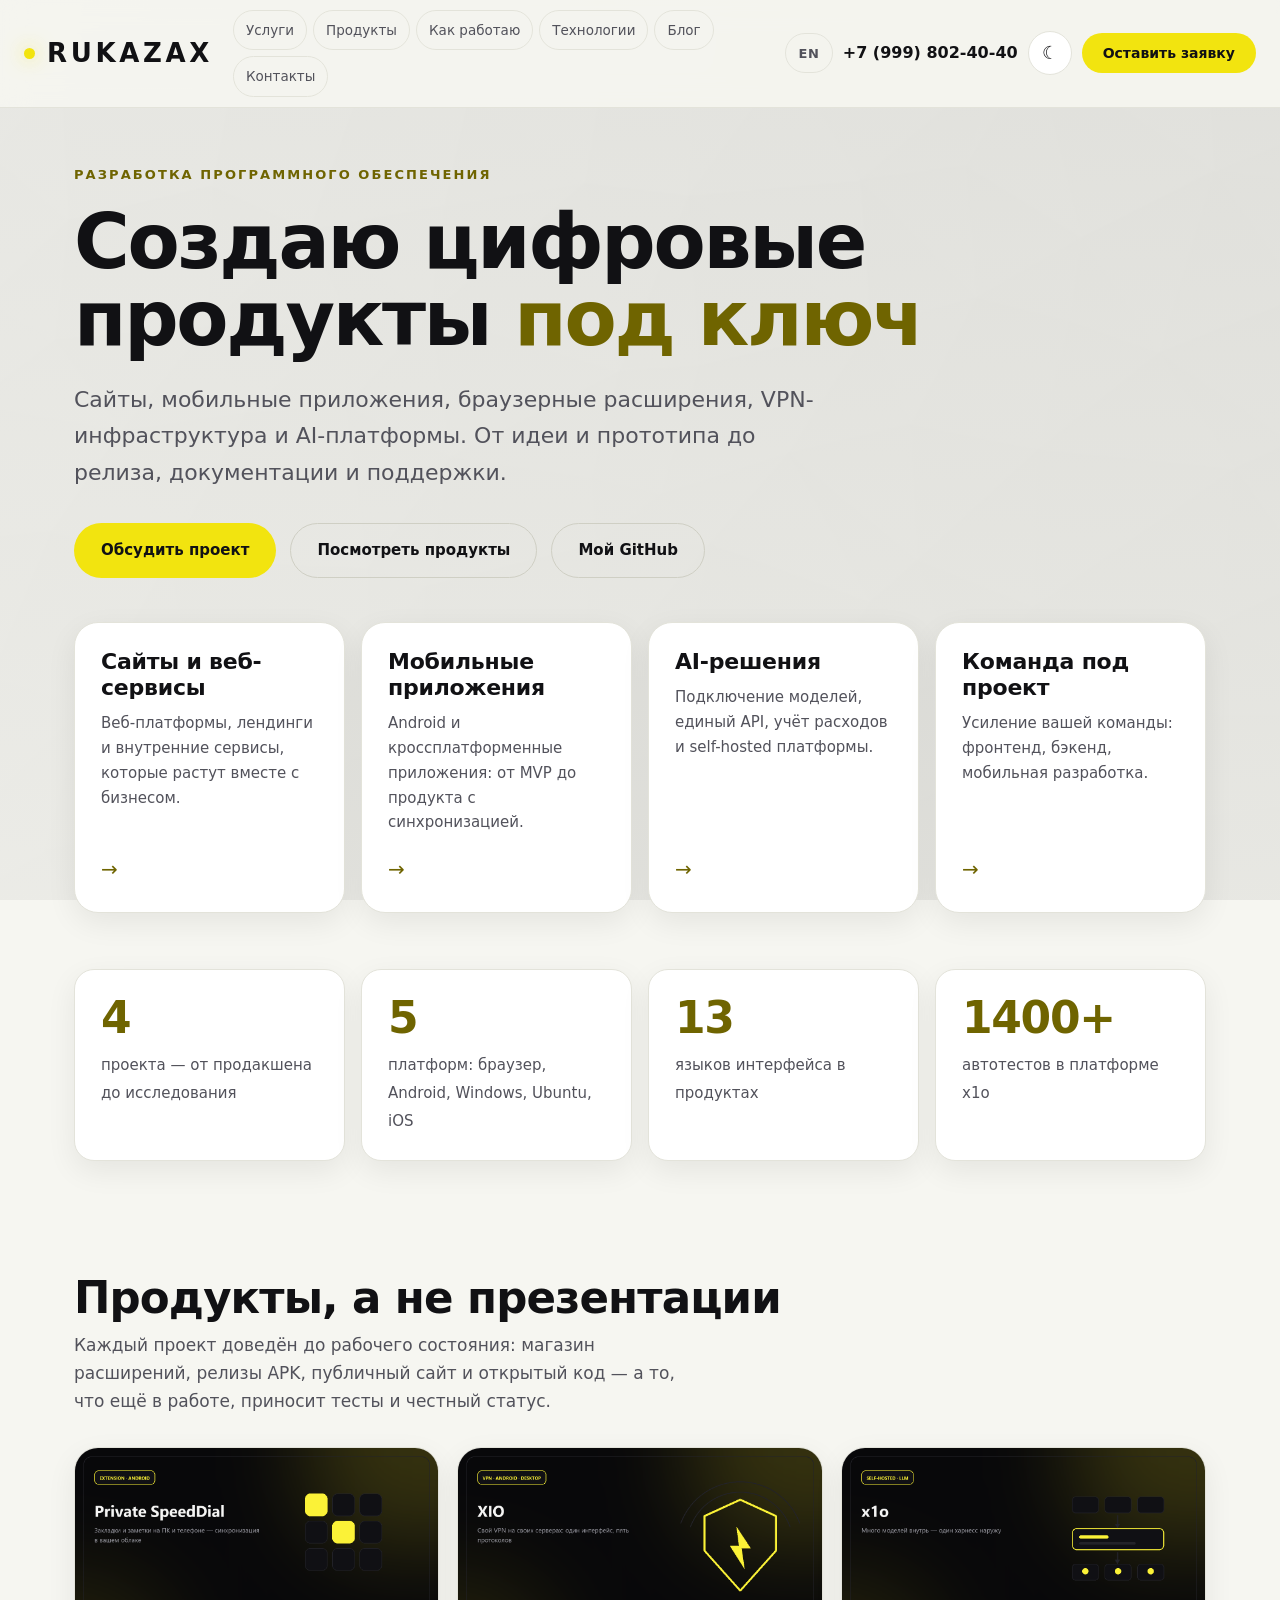
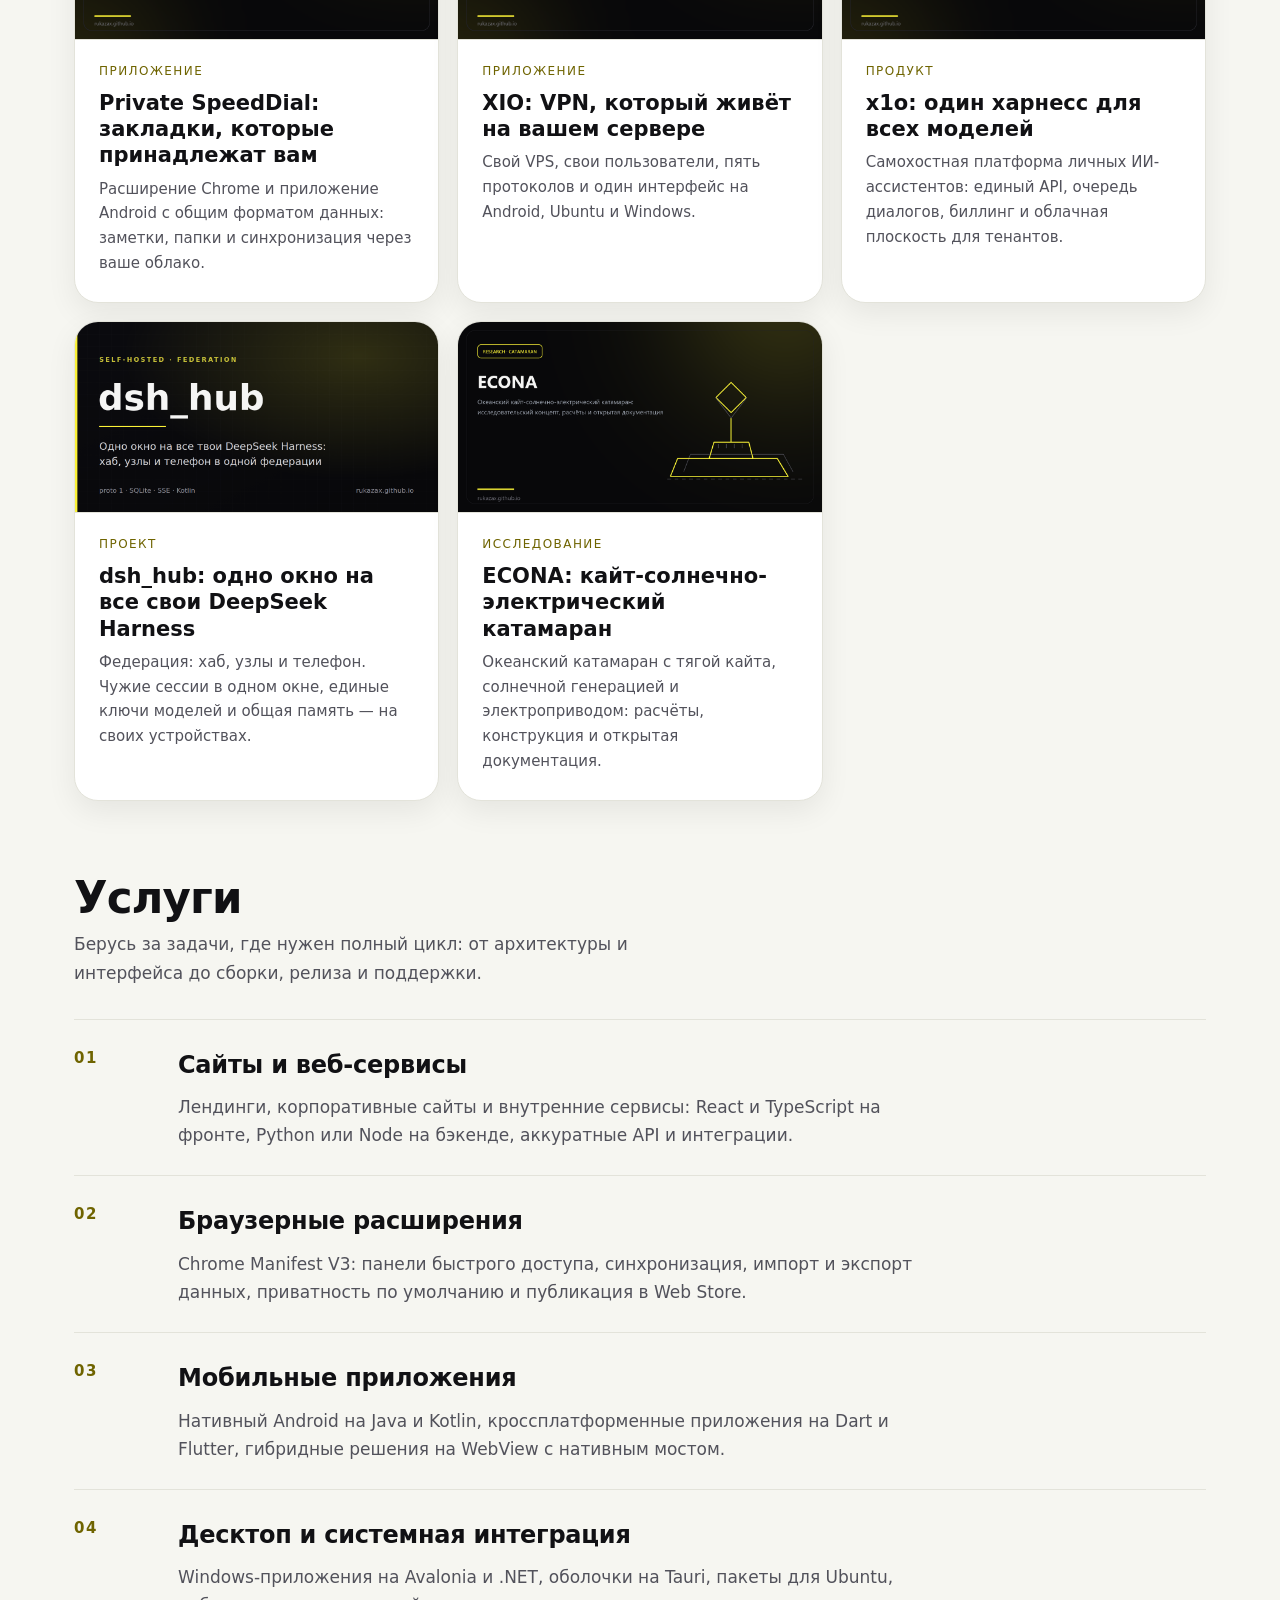
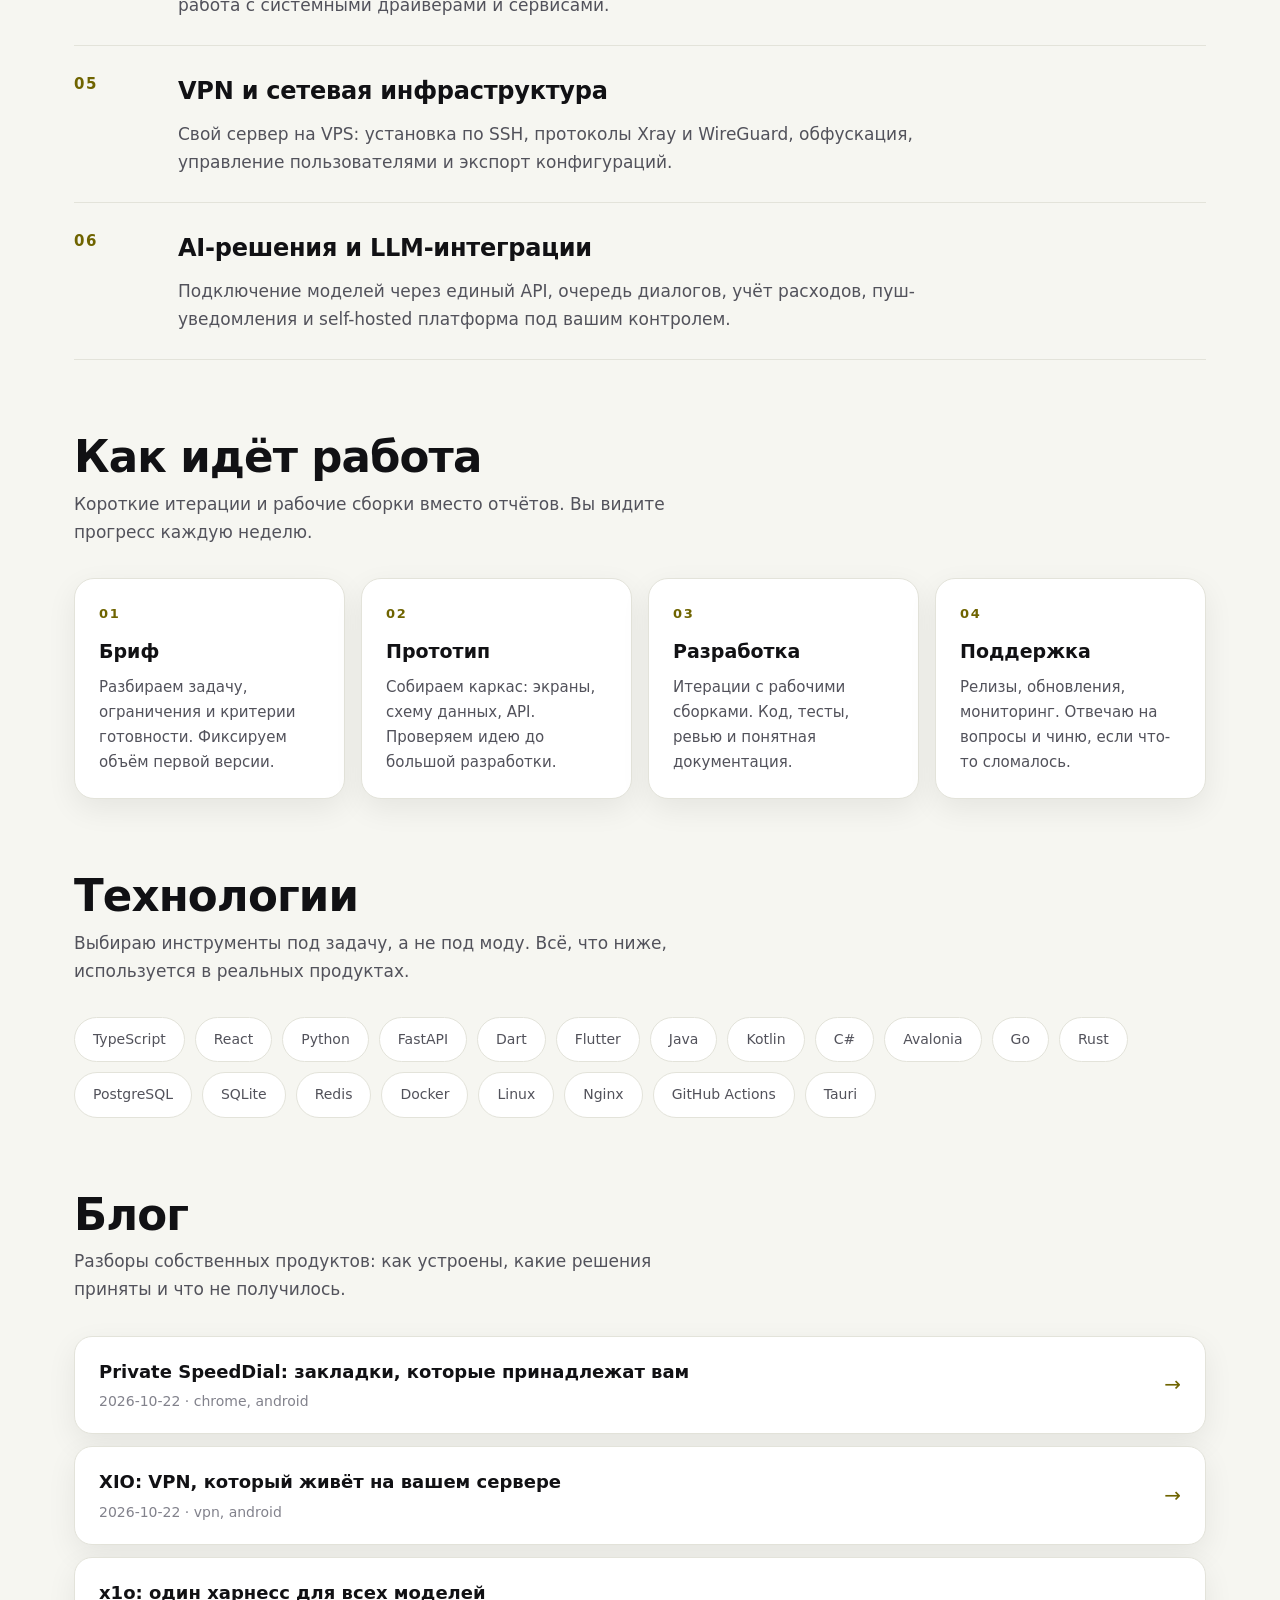
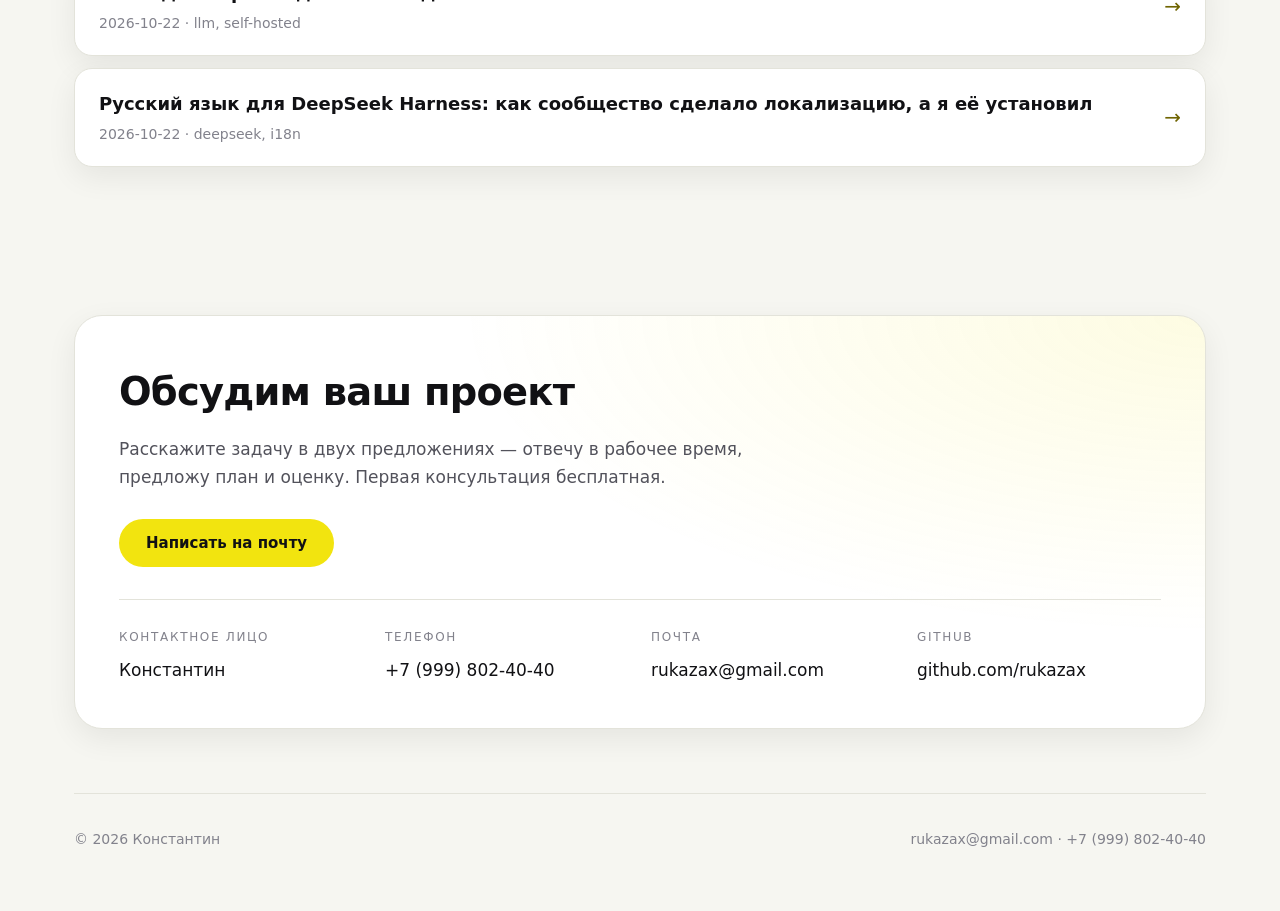
==== commit c8ccc83f: "site: секция проектов не обещает готового продукта там, где ещё alpha" ====
--- a/index.html
+++ b/index.html
@@ -79,8 +79,8 @@
   <section id="cases">
     <div class="sec-head">
       <div><h2>Продукты, а не презентации</h2>
-      <p>Каждый проект доведён до состояния, которым пользуются: магазин расширений, релизы APK,
-      публичный сайт и открытый код.</p></div>
+      <p>Каждый проект доведён до рабочего состояния: магазин расширений, релизы APK, публичный сайт
+      и открытый код — а то, что ещё в работе, приносит тесты и честный статус.</p></div>
     </div>
     <div class="cases cases-5">
       <a class="case" href="apps/private-speeddial.html">
